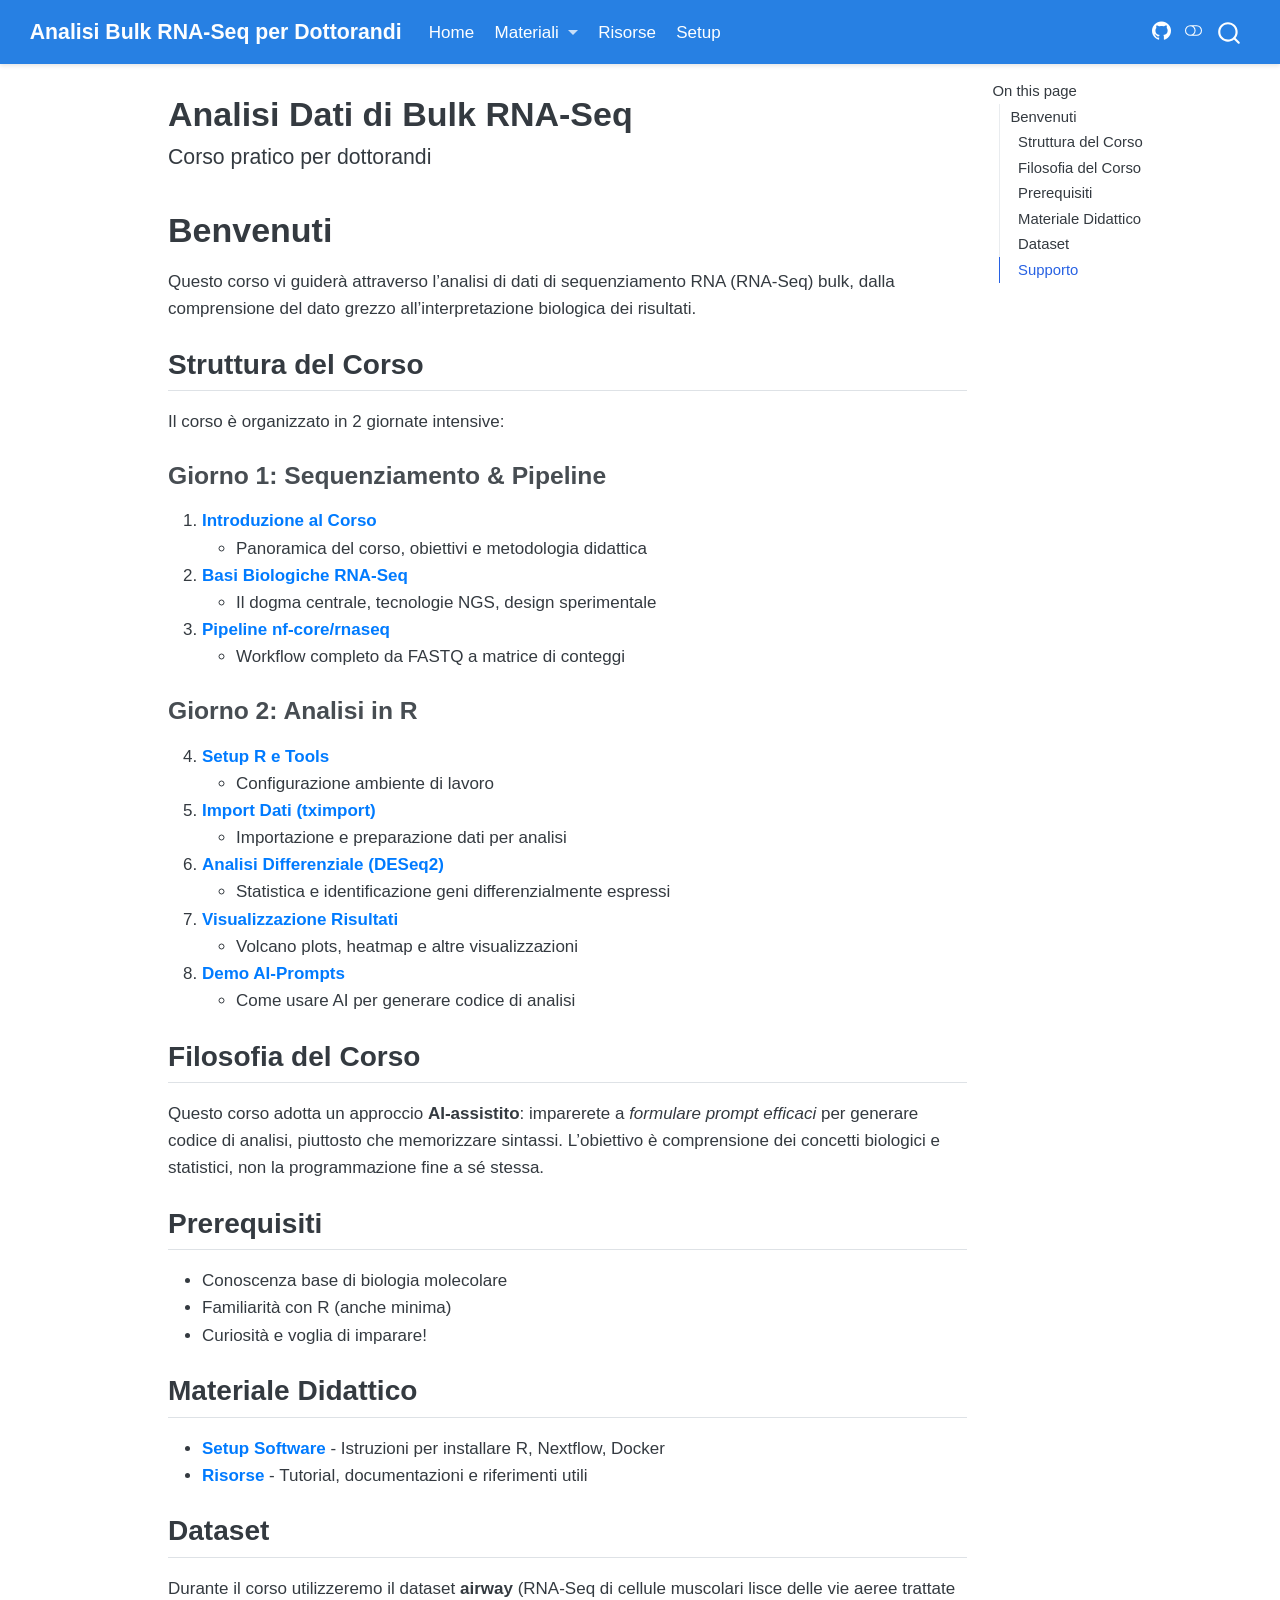
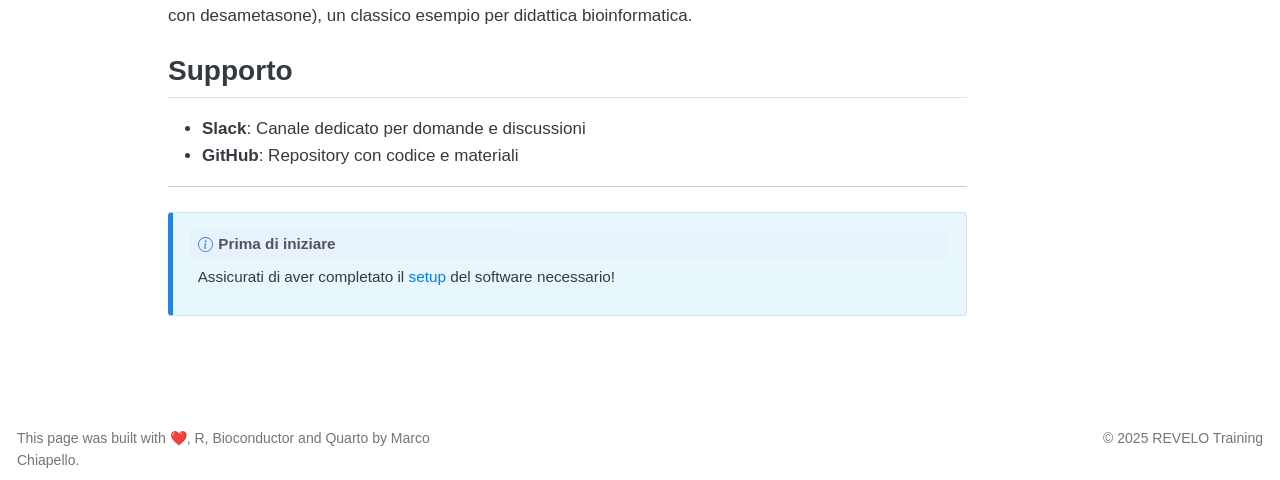
==== RNASeq_Course_2025/docs/index.html @ f239ae98 "Add setup guide and styles for RNA-Seq Course 2025 - Created setup.qmd for software installation ins" ====
<!DOCTYPE html>
<html xmlns="http://www.w3.org/1999/xhtml" lang="en" xml:lang="en"><head>

<meta charset="utf-8">
<meta name="generator" content="quarto-1.8.27">

<meta name="viewport" content="width=device-width, initial-scale=1.0, user-scalable=yes">


<title>Analisi Dati di Bulk RNA-Seq – Analisi Bulk RNA-Seq per Dottorandi</title>
<style>
code{white-space: pre-wrap;}
span.smallcaps{font-variant: small-caps;}
div.columns{display: flex; gap: min(4vw, 1.5em);}
div.column{flex: auto; overflow-x: auto;}
div.hanging-indent{margin-left: 1.5em; text-indent: -1.5em;}
ul.task-list{list-style: none;}
ul.task-list li input[type="checkbox"] {
  width: 0.8em;
  margin: 0 0.8em 0.2em -1em; /* quarto-specific, see https://github.com/quarto-dev/quarto-cli/issues/4556 */ 
  vertical-align: middle;
}
</style>


<script src="site_libs/quarto-nav/quarto-nav.js"></script>
<script src="site_libs/quarto-nav/headroom.min.js"></script>
<script src="site_libs/clipboard/clipboard.min.js"></script>
<script src="site_libs/quarto-search/autocomplete.umd.js"></script>
<script src="site_libs/quarto-search/fuse.min.js"></script>
<script src="site_libs/quarto-search/quarto-search.js"></script>
<meta name="quarto:offset" content="./">
<script src="site_libs/quarto-html/quarto.js" type="module"></script>
<script src="site_libs/quarto-html/tabsets/tabsets.js" type="module"></script>
<script src="site_libs/quarto-html/axe/axe-check.js" type="module"></script>
<script src="site_libs/quarto-html/popper.min.js"></script>
<script src="site_libs/quarto-html/tippy.umd.min.js"></script>
<script src="site_libs/quarto-html/anchor.min.js"></script>
<link href="site_libs/quarto-html/tippy.css" rel="stylesheet">
<link href="site_libs/quarto-html/quarto-syntax-highlighting-ed96de9b727972fe78a7b5d16c58bf87.css" rel="stylesheet" class="quarto-color-scheme" id="quarto-text-highlighting-styles">
<link href="site_libs/quarto-html/quarto-syntax-highlighting-dark-4d9afe2b8d18ee9fa5d0d57b5ed4214d.css" rel="stylesheet" class="quarto-color-scheme quarto-color-alternate" id="quarto-text-highlighting-styles">
<link href="site_libs/quarto-html/quarto-syntax-highlighting-ed96de9b727972fe78a7b5d16c58bf87.css" rel="stylesheet" class="quarto-color-scheme-extra" id="quarto-text-highlighting-styles">
<script src="site_libs/bootstrap/bootstrap.min.js"></script>
<link href="site_libs/bootstrap/bootstrap-icons.css" rel="stylesheet">
<link href="site_libs/bootstrap/bootstrap-2a504c98ff87331e1512fcad2ebb3bdc.min.css" rel="stylesheet" append-hash="true" class="quarto-color-scheme" id="quarto-bootstrap" data-mode="light">
<link href="site_libs/bootstrap/bootstrap-dark-8fdd1941dec177787a4600817dfafe63.min.css" rel="stylesheet" append-hash="true" class="quarto-color-scheme quarto-color-alternate" id="quarto-bootstrap" data-mode="dark">
<link href="site_libs/bootstrap/bootstrap-2a504c98ff87331e1512fcad2ebb3bdc.min.css" rel="stylesheet" append-hash="true" class="quarto-color-scheme-extra" id="quarto-bootstrap" data-mode="light">
<script id="quarto-search-options" type="application/json">{
  "location": "navbar",
  "copy-button": false,
  "collapse-after": 3,
  "panel-placement": "end",
  "type": "overlay",
  "limit": 50,
  "keyboard-shortcut": [
    "f",
    "/",
    "s"
  ],
  "show-item-context": false,
  "language": {
    "search-no-results-text": "No results",
    "search-matching-documents-text": "matching documents",
    "search-copy-link-title": "Copy link to search",
    "search-hide-matches-text": "Hide additional matches",
    "search-more-match-text": "more match in this document",
    "search-more-matches-text": "more matches in this document",
    "search-clear-button-title": "Clear",
    "search-text-placeholder": "",
    "search-detached-cancel-button-title": "Cancel",
    "search-submit-button-title": "Submit",
    "search-label": "Search"
  }
}</script>


<link rel="stylesheet" href="styles.css">
</head>

<body class="nav-fixed quarto-light"><script id="quarto-html-before-body" type="application/javascript">
    const toggleBodyColorMode = (bsSheetEl) => {
      const mode = bsSheetEl.getAttribute("data-mode");
      const bodyEl = window.document.querySelector("body");
      if (mode === "dark") {
        bodyEl.classList.add("quarto-dark");
        bodyEl.classList.remove("quarto-light");
      } else {
        bodyEl.classList.add("quarto-light");
        bodyEl.classList.remove("quarto-dark");
      }
    }
    const toggleBodyColorPrimary = () => {
      const bsSheetEl = window.document.querySelector("link#quarto-bootstrap:not([rel=disabled-stylesheet])");
      if (bsSheetEl) {
        toggleBodyColorMode(bsSheetEl);
      }
    }
    const setColorSchemeToggle = (alternate) => {
      const toggles = window.document.querySelectorAll('.quarto-color-scheme-toggle');
      for (let i=0; i < toggles.length; i++) {
        const toggle = toggles[i];
        if (toggle) {
          if (alternate) {
            toggle.classList.add("alternate");
          } else {
            toggle.classList.remove("alternate");
          }
        }
      }
    };
    const toggleColorMode = (alternate) => {
      // Switch the stylesheets
      const primaryStylesheets = window.document.querySelectorAll('link.quarto-color-scheme:not(.quarto-color-alternate)');
      const alternateStylesheets = window.document.querySelectorAll('link.quarto-color-scheme.quarto-color-alternate');
      manageTransitions('#quarto-margin-sidebar .nav-link', false);
      if (alternate) {
        // note: dark is layered on light, we don't disable primary!
        enableStylesheet(alternateStylesheets);
        for (const sheetNode of alternateStylesheets) {
          if (sheetNode.id === "quarto-bootstrap") {
            toggleBodyColorMode(sheetNode);
          }
        }
      } else {
        disableStylesheet(alternateStylesheets);
        enableStylesheet(primaryStylesheets)
        toggleBodyColorPrimary();
      }
      manageTransitions('#quarto-margin-sidebar .nav-link', true);
      // Switch the toggles
      setColorSchemeToggle(alternate)
      // Hack to workaround the fact that safari doesn't
      // properly recolor the scrollbar when toggling (#1455)
      if (navigator.userAgent.indexOf('Safari') > 0 && navigator.userAgent.indexOf('Chrome') == -1) {
        manageTransitions("body", false);
        window.scrollTo(0, 1);
        setTimeout(() => {
          window.scrollTo(0, 0);
          manageTransitions("body", true);
        }, 40);
      }
    }
    const disableStylesheet = (stylesheets) => {
      for (let i=0; i < stylesheets.length; i++) {
        const stylesheet = stylesheets[i];
        stylesheet.rel = 'disabled-stylesheet';
      }
    }
    const enableStylesheet = (stylesheets) => {
      for (let i=0; i < stylesheets.length; i++) {
        const stylesheet = stylesheets[i];
        if(stylesheet.rel !== 'stylesheet') { // for Chrome, which will still FOUC without this check
          stylesheet.rel = 'stylesheet';
        }
      }
    }
    const manageTransitions = (selector, allowTransitions) => {
      const els = window.document.querySelectorAll(selector);
      for (let i=0; i < els.length; i++) {
        const el = els[i];
        if (allowTransitions) {
          el.classList.remove('notransition');
        } else {
          el.classList.add('notransition');
        }
      }
    }
    const isFileUrl = () => {
      return window.location.protocol === 'file:';
    }
    const hasAlternateSentinel = () => {
      let styleSentinel = getColorSchemeSentinel();
      if (styleSentinel !== null) {
        return styleSentinel === "alternate";
      } else {
        return false;
      }
    }
    const setStyleSentinel = (alternate) => {
      const value = alternate ? "alternate" : "default";
      if (!isFileUrl()) {
        window.localStorage.setItem("quarto-color-scheme", value);
      } else {
        localAlternateSentinel = value;
      }
    }
    const getColorSchemeSentinel = () => {
      if (!isFileUrl()) {
        const storageValue = window.localStorage.getItem("quarto-color-scheme");
        return storageValue != null ? storageValue : localAlternateSentinel;
      } else {
        return localAlternateSentinel;
      }
    }
    const toggleGiscusIfUsed = (isAlternate, darkModeDefault) => {
      const baseTheme = document.querySelector('#giscus-base-theme')?.value ?? 'light';
      const alternateTheme = document.querySelector('#giscus-alt-theme')?.value ?? 'dark';
      let newTheme = '';
      if(authorPrefersDark) {
        newTheme = isAlternate ? baseTheme : alternateTheme;
      } else {
        newTheme = isAlternate ? alternateTheme : baseTheme;
      }
      const changeGiscusTheme = () => {
        // From: https://github.com/giscus/giscus/issues/336
        const sendMessage = (message) => {
          const iframe = document.querySelector('iframe.giscus-frame');
          if (!iframe) return;
          iframe.contentWindow.postMessage({ giscus: message }, 'https://giscus.app');
        }
        sendMessage({
          setConfig: {
            theme: newTheme
          }
        });
      }
      const isGiscussLoaded = window.document.querySelector('iframe.giscus-frame') !== null;
      if (isGiscussLoaded) {
        changeGiscusTheme();
      }
    };
    const authorPrefersDark = false;
    const darkModeDefault = authorPrefersDark;
      document.querySelector('link#quarto-text-highlighting-styles.quarto-color-scheme-extra').rel = 'disabled-stylesheet';
      document.querySelector('link#quarto-bootstrap.quarto-color-scheme-extra').rel = 'disabled-stylesheet';
    let localAlternateSentinel = darkModeDefault ? 'alternate' : 'default';
    // Dark / light mode switch
    window.quartoToggleColorScheme = () => {
      // Read the current dark / light value
      let toAlternate = !hasAlternateSentinel();
      toggleColorMode(toAlternate);
      setStyleSentinel(toAlternate);
      toggleGiscusIfUsed(toAlternate, darkModeDefault);
      window.dispatchEvent(new Event('resize'));
    };
    // Switch to dark mode if need be
    if (hasAlternateSentinel()) {
      toggleColorMode(true);
    } else {
      toggleColorMode(false);
    }
  </script>

<div id="quarto-search-results"></div>
  <header id="quarto-header" class="headroom fixed-top">
    <nav class="navbar navbar-expand-lg " data-bs-theme="dark">
      <div class="navbar-container container-fluid">
      <div class="navbar-brand-container mx-auto">
    <a class="navbar-brand" href="./index.html">
    <span class="navbar-title">Analisi Bulk RNA-Seq per Dottorandi</span>
    </a>
  </div>
            <div id="quarto-search" class="" title="Search"></div>
          <button class="navbar-toggler" type="button" data-bs-toggle="collapse" data-bs-target="#navbarCollapse" aria-controls="navbarCollapse" role="menu" aria-expanded="false" aria-label="Toggle navigation" onclick="if (window.quartoToggleHeadroom) { window.quartoToggleHeadroom(); }">
  <span class="navbar-toggler-icon"></span>
</button>
          <div class="collapse navbar-collapse" id="navbarCollapse">
            <ul class="navbar-nav navbar-nav-scroll me-auto">
  <li class="nav-item">
    <a class="nav-link active" href="./index.html" aria-current="page"> 
<span class="menu-text">Home</span></a>
  </li>  
  <li class="nav-item dropdown ">
    <a class="nav-link dropdown-toggle" href="#" id="nav-menu-materiali" role="link" data-bs-toggle="dropdown" aria-expanded="false">
 <span class="menu-text">Materiali</span>
    </a>
    <ul class="dropdown-menu" aria-labelledby="nav-menu-materiali">    
        <li class="dropdown-header">—Giorno 1: Sequenziamento &amp; Pipeline—</li>
        <li>
    <a class="dropdown-item" href="./materials/01_introduzione.html">
 <span class="dropdown-text">Introduzione al Corso</span></a>
  </li>  
        <li>
    <a class="dropdown-item" href="./materials/02_basi_biologiche.html">
 <span class="dropdown-text">Basi Biologiche RNA-Seq</span></a>
  </li>  
        <li>
    <a class="dropdown-item" href="./materials/03_pipeline_nfcore.html">
 <span class="dropdown-text">Pipeline nf-core/rnaseq</span></a>
  </li>  
        <li class="dropdown-header">—Giorno 2: Analisi in R—</li>
        <li>
    <a class="dropdown-item" href="./materials/04_setup_R.html">
 <span class="dropdown-text">Setup R e Tools</span></a>
  </li>  
        <li>
    <a class="dropdown-item" href="./materials/05_import_dati.html">
 <span class="dropdown-text">Import Dati (tximport)</span></a>
  </li>  
        <li>
    <a class="dropdown-item" href="./materials/06_deseq2.html">
 <span class="dropdown-text">Analisi Differenziale (DESeq2)</span></a>
  </li>  
        <li>
    <a class="dropdown-item" href="./materials/07_visualizzazione.html">
 <span class="dropdown-text">Visualizzazione Risultati</span></a>
  </li>  
        <li>
    <a class="dropdown-item" href="./materials/08_demo_prompts.html">
 <span class="dropdown-text">Demo AI-Prompts</span></a>
  </li>  
    </ul>
  </li>
  <li class="nav-item">
    <a class="nav-link" href="./resources.html"> 
<span class="menu-text">Risorse</span></a>
  </li>  
  <li class="nav-item">
    <a class="nav-link" href="./setup.html"> 
<span class="menu-text">Setup</span></a>
  </li>  
</ul>
            <ul class="navbar-nav navbar-nav-scroll ms-auto">
  <li class="nav-item compact">
    <a class="nav-link" href="https://github.com/revelo-rnaseq/2024_RNASeq_website"> <i class="bi bi-github" role="img">
</i> 
<span class="menu-text"></span></a>
  </li>  
</ul>
          </div> <!-- /navcollapse -->
            <div class="quarto-navbar-tools">
  <a href="" class="quarto-color-scheme-toggle quarto-navigation-tool  px-1" onclick="window.quartoToggleColorScheme(); return false;" title="Toggle dark mode"><i class="bi"></i></a>
</div>
      </div> <!-- /container-fluid -->
    </nav>
</header>
<!-- content -->
<div id="quarto-content" class="quarto-container page-columns page-rows-contents page-layout-article page-navbar">
<!-- sidebar -->
<!-- margin-sidebar -->
    <div id="quarto-margin-sidebar" class="sidebar margin-sidebar">
        <nav id="TOC" role="doc-toc" class="toc-active">
    <h2 id="toc-title">On this page</h2>
   
  <ul>
  <li><a href="#benvenuti" id="toc-benvenuti" class="nav-link active" data-scroll-target="#benvenuti">Benvenuti</a>
  <ul class="collapse">
  <li><a href="#struttura-del-corso" id="toc-struttura-del-corso" class="nav-link" data-scroll-target="#struttura-del-corso">Struttura del Corso</a>
  <ul class="collapse">
  <li><a href="#giorno-1-sequenziamento-pipeline" id="toc-giorno-1-sequenziamento-pipeline" class="nav-link" data-scroll-target="#giorno-1-sequenziamento-pipeline">Giorno 1: Sequenziamento &amp; Pipeline</a></li>
  <li><a href="#giorno-2-analisi-in-r" id="toc-giorno-2-analisi-in-r" class="nav-link" data-scroll-target="#giorno-2-analisi-in-r">Giorno 2: Analisi in R</a></li>
  </ul></li>
  <li><a href="#filosofia-del-corso" id="toc-filosofia-del-corso" class="nav-link" data-scroll-target="#filosofia-del-corso">Filosofia del Corso</a></li>
  <li><a href="#prerequisiti" id="toc-prerequisiti" class="nav-link" data-scroll-target="#prerequisiti">Prerequisiti</a></li>
  <li><a href="#materiale-didattico" id="toc-materiale-didattico" class="nav-link" data-scroll-target="#materiale-didattico">Materiale Didattico</a></li>
  <li><a href="#dataset" id="toc-dataset" class="nav-link" data-scroll-target="#dataset">Dataset</a></li>
  <li><a href="#supporto" id="toc-supporto" class="nav-link" data-scroll-target="#supporto">Supporto</a></li>
  </ul></li>
  </ul>
</nav>
    </div>
<!-- main -->
<main class="content" id="quarto-document-content">


<header id="title-block-header" class="quarto-title-block default">
<div class="quarto-title">
<h1 class="title">Analisi Dati di Bulk RNA-Seq</h1>
<p class="subtitle lead">Corso pratico per dottorandi</p>
</div>



<div class="quarto-title-meta">

    
  
    
  </div>
  


</header>


<section id="benvenuti" class="level1">
<h1>Benvenuti</h1>
<p>Questo corso vi guiderà attraverso l’analisi di dati di sequenziamento RNA (RNA-Seq) bulk, dalla comprensione del dato grezzo all’interpretazione biologica dei risultati.</p>
<section id="struttura-del-corso" class="level2">
<h2 class="anchored" data-anchor-id="struttura-del-corso">Struttura del Corso</h2>
<p>Il corso è organizzato in 2 giornate intensive:</p>
<section id="giorno-1-sequenziamento-pipeline" class="level3">
<h3 class="anchored" data-anchor-id="giorno-1-sequenziamento-pipeline">Giorno 1: Sequenziamento &amp; Pipeline</h3>
<ol type="1">
<li><a href="./materials/01_introduzione.html"><strong>Introduzione al Corso</strong></a>
<ul>
<li>Panoramica del corso, obiettivi e metodologia didattica</li>
</ul></li>
<li><a href="./materials/02_basi_biologiche.html"><strong>Basi Biologiche RNA-Seq</strong></a>
<ul>
<li>Il dogma centrale, tecnologie NGS, design sperimentale</li>
</ul></li>
<li><a href="./materials/03_pipeline_nfcore.html"><strong>Pipeline nf-core/rnaseq</strong></a>
<ul>
<li>Workflow completo da FASTQ a matrice di conteggi</li>
</ul></li>
</ol>
</section>
<section id="giorno-2-analisi-in-r" class="level3">
<h3 class="anchored" data-anchor-id="giorno-2-analisi-in-r">Giorno 2: Analisi in R</h3>
<ol start="4" type="1">
<li><a href="./materials/04_setup_R.html"><strong>Setup R e Tools</strong></a>
<ul>
<li>Configurazione ambiente di lavoro</li>
</ul></li>
<li><a href="./materials/05_import_dati.html"><strong>Import Dati (tximport)</strong></a>
<ul>
<li>Importazione e preparazione dati per analisi</li>
</ul></li>
<li><a href="./materials/06_deseq2.html"><strong>Analisi Differenziale (DESeq2)</strong></a>
<ul>
<li>Statistica e identificazione geni differenzialmente espressi</li>
</ul></li>
<li><a href="./materials/07_visualizzazione.html"><strong>Visualizzazione Risultati</strong></a>
<ul>
<li>Volcano plots, heatmap e altre visualizzazioni</li>
</ul></li>
<li><a href="./materials/08_demo_prompts.html"><strong>Demo AI-Prompts</strong></a>
<ul>
<li>Come usare AI per generare codice di analisi</li>
</ul></li>
</ol>
</section>
</section>
<section id="filosofia-del-corso" class="level2">
<h2 class="anchored" data-anchor-id="filosofia-del-corso">Filosofia del Corso</h2>
<p>Questo corso adotta un approccio <strong>AI-assistito</strong>: imparerete a <em>formulare prompt efficaci</em> per generare codice di analisi, piuttosto che memorizzare sintassi. L’obiettivo è comprensione dei concetti biologici e statistici, non la programmazione fine a sé stessa.</p>
</section>
<section id="prerequisiti" class="level2">
<h2 class="anchored" data-anchor-id="prerequisiti">Prerequisiti</h2>
<ul>
<li>Conoscenza base di biologia molecolare</li>
<li>Familiarità con R (anche minima)</li>
<li>Curiosità e voglia di imparare!</li>
</ul>
</section>
<section id="materiale-didattico" class="level2">
<h2 class="anchored" data-anchor-id="materiale-didattico">Materiale Didattico</h2>
<ul>
<li><a href="./setup.html"><strong>Setup Software</strong></a> - Istruzioni per installare R, Nextflow, Docker</li>
<li><a href="./resources.html"><strong>Risorse</strong></a> - Tutorial, documentazioni e riferimenti utili</li>
</ul>
</section>
<section id="dataset" class="level2">
<h2 class="anchored" data-anchor-id="dataset">Dataset</h2>
<p>Durante il corso utilizzeremo il dataset <strong>airway</strong> (RNA-Seq di cellule muscolari lisce delle vie aeree trattate con desametasone), un classico esempio per didattica bioinformatica.</p>
</section>
<section id="supporto" class="level2">
<h2 class="anchored" data-anchor-id="supporto">Supporto</h2>
<ul>
<li><strong>Slack</strong>: Canale dedicato per domande e discussioni</li>
<li><strong>GitHub</strong>: Repository con codice e materiali</li>
</ul>
<hr>
<div class="callout callout-style-default callout-note callout-titled">
<div class="callout-header d-flex align-content-center">
<div class="callout-icon-container">
<i class="callout-icon"></i>
</div>
<div class="callout-title-container flex-fill">
<span class="screen-reader-only">Note</span>Prima di iniziare
</div>
</div>
<div class="callout-body-container callout-body">
<p>Assicurati di aver completato il <a href="./setup.html">setup</a> del software necessario!</p>
</div>
</div>


</section>
</section>

</main> <!-- /main -->
<script id="quarto-html-after-body" type="application/javascript">
  window.document.addEventListener("DOMContentLoaded", function (event) {
    // Ensure there is a toggle, if there isn't float one in the top right
    if (window.document.querySelector('.quarto-color-scheme-toggle') === null) {
      const a = window.document.createElement('a');
      a.classList.add('top-right');
      a.classList.add('quarto-color-scheme-toggle');
      a.href = "";
      a.onclick = function() { try { window.quartoToggleColorScheme(); } catch {} return false; };
      const i = window.document.createElement("i");
      i.classList.add('bi');
      a.appendChild(i);
      window.document.body.appendChild(a);
    }
    setColorSchemeToggle(hasAlternateSentinel())
    const icon = "";
    const anchorJS = new window.AnchorJS();
    anchorJS.options = {
      placement: 'right',
      icon: icon
    };
    anchorJS.add('.anchored');
    const isCodeAnnotation = (el) => {
      for (const clz of el.classList) {
        if (clz.startsWith('code-annotation-')) {                     
          return true;
        }
      }
      return false;
    }
    const onCopySuccess = function(e) {
      // button target
      const button = e.trigger;
      // don't keep focus
      button.blur();
      // flash "checked"
      button.classList.add('code-copy-button-checked');
      var currentTitle = button.getAttribute("title");
      button.setAttribute("title", "Copied!");
      let tooltip;
      if (window.bootstrap) {
        button.setAttribute("data-bs-toggle", "tooltip");
        button.setAttribute("data-bs-placement", "left");
        button.setAttribute("data-bs-title", "Copied!");
        tooltip = new bootstrap.Tooltip(button, 
          { trigger: "manual", 
            customClass: "code-copy-button-tooltip",
            offset: [0, -8]});
        tooltip.show();    
      }
      setTimeout(function() {
        if (tooltip) {
          tooltip.hide();
          button.removeAttribute("data-bs-title");
          button.removeAttribute("data-bs-toggle");
          button.removeAttribute("data-bs-placement");
        }
        button.setAttribute("title", currentTitle);
        button.classList.remove('code-copy-button-checked');
      }, 1000);
      // clear code selection
      e.clearSelection();
    }
    const getTextToCopy = function(trigger) {
      const outerScaffold = trigger.parentElement.cloneNode(true);
      const codeEl = outerScaffold.querySelector('code');
      for (const childEl of codeEl.children) {
        if (isCodeAnnotation(childEl)) {
          childEl.remove();
        }
      }
      return codeEl.innerText;
    }
    const clipboard = new window.ClipboardJS('.code-copy-button:not([data-in-quarto-modal])', {
      text: getTextToCopy
    });
    clipboard.on('success', onCopySuccess);
    if (window.document.getElementById('quarto-embedded-source-code-modal')) {
      const clipboardModal = new window.ClipboardJS('.code-copy-button[data-in-quarto-modal]', {
        text: getTextToCopy,
        container: window.document.getElementById('quarto-embedded-source-code-modal')
      });
      clipboardModal.on('success', onCopySuccess);
    }
      var localhostRegex = new RegExp(/^(?:http|https):\/\/localhost\:?[0-9]*\//);
      var mailtoRegex = new RegExp(/^mailto:/);
        var filterRegex = new RegExp('/' + window.location.host + '/');
      var isInternal = (href) => {
          return filterRegex.test(href) || localhostRegex.test(href) || mailtoRegex.test(href);
      }
      // Inspect non-navigation links and adorn them if external
     var links = window.document.querySelectorAll('a[href]:not(.nav-link):not(.navbar-brand):not(.toc-action):not(.sidebar-link):not(.sidebar-item-toggle):not(.pagination-link):not(.no-external):not([aria-hidden]):not(.dropdown-item):not(.quarto-navigation-tool):not(.about-link)');
      for (var i=0; i<links.length; i++) {
        const link = links[i];
        if (!isInternal(link.href)) {
          // undo the damage that might have been done by quarto-nav.js in the case of
          // links that we want to consider external
          if (link.dataset.originalHref !== undefined) {
            link.href = link.dataset.originalHref;
          }
        }
      }
    function tippyHover(el, contentFn, onTriggerFn, onUntriggerFn) {
      const config = {
        allowHTML: true,
        maxWidth: 500,
        delay: 100,
        arrow: false,
        appendTo: function(el) {
            return el.parentElement;
        },
        interactive: true,
        interactiveBorder: 10,
        theme: 'quarto',
        placement: 'bottom-start',
      };
      if (contentFn) {
        config.content = contentFn;
      }
      if (onTriggerFn) {
        config.onTrigger = onTriggerFn;
      }
      if (onUntriggerFn) {
        config.onUntrigger = onUntriggerFn;
      }
      window.tippy(el, config); 
    }
    const noterefs = window.document.querySelectorAll('a[role="doc-noteref"]');
    for (var i=0; i<noterefs.length; i++) {
      const ref = noterefs[i];
      tippyHover(ref, function() {
        // use id or data attribute instead here
        let href = ref.getAttribute('data-footnote-href') || ref.getAttribute('href');
        try { href = new URL(href).hash; } catch {}
        const id = href.replace(/^#\/?/, "");
        const note = window.document.getElementById(id);
        if (note) {
          return note.innerHTML;
        } else {
          return "";
        }
      });
    }
    const xrefs = window.document.querySelectorAll('a.quarto-xref');
    const processXRef = (id, note) => {
      // Strip column container classes
      const stripColumnClz = (el) => {
        el.classList.remove("page-full", "page-columns");
        if (el.children) {
          for (const child of el.children) {
            stripColumnClz(child);
          }
        }
      }
      stripColumnClz(note)
      if (id === null || id.startsWith('sec-')) {
        // Special case sections, only their first couple elements
        const container = document.createElement("div");
        if (note.children && note.children.length > 2) {
          container.appendChild(note.children[0].cloneNode(true));
          for (let i = 1; i < note.children.length; i++) {
            const child = note.children[i];
            if (child.tagName === "P" && child.innerText === "") {
              continue;
            } else {
              container.appendChild(child.cloneNode(true));
              break;
            }
          }
          if (window.Quarto?.typesetMath) {
            window.Quarto.typesetMath(container);
          }
          return container.innerHTML
        } else {
          if (window.Quarto?.typesetMath) {
            window.Quarto.typesetMath(note);
          }
          return note.innerHTML;
        }
      } else {
        // Remove any anchor links if they are present
        const anchorLink = note.querySelector('a.anchorjs-link');
        if (anchorLink) {
          anchorLink.remove();
        }
        if (window.Quarto?.typesetMath) {
          window.Quarto.typesetMath(note);
        }
        if (note.classList.contains("callout")) {
          return note.outerHTML;
        } else {
          return note.innerHTML;
        }
      }
    }
    for (var i=0; i<xrefs.length; i++) {
      const xref = xrefs[i];
      tippyHover(xref, undefined, function(instance) {
        instance.disable();
        let url = xref.getAttribute('href');
        let hash = undefined; 
        if (url.startsWith('#')) {
          hash = url;
        } else {
          try { hash = new URL(url).hash; } catch {}
        }
        if (hash) {
          const id = hash.replace(/^#\/?/, "");
          const note = window.document.getElementById(id);
          if (note !== null) {
            try {
              const html = processXRef(id, note.cloneNode(true));
              instance.setContent(html);
            } finally {
              instance.enable();
              instance.show();
            }
          } else {
            // See if we can fetch this
            fetch(url.split('#')[0])
            .then(res => res.text())
            .then(html => {
              const parser = new DOMParser();
              const htmlDoc = parser.parseFromString(html, "text/html");
              const note = htmlDoc.getElementById(id);
              if (note !== null) {
                const html = processXRef(id, note);
                instance.setContent(html);
              } 
            }).finally(() => {
              instance.enable();
              instance.show();
            });
          }
        } else {
          // See if we can fetch a full url (with no hash to target)
          // This is a special case and we should probably do some content thinning / targeting
          fetch(url)
          .then(res => res.text())
          .then(html => {
            const parser = new DOMParser();
            const htmlDoc = parser.parseFromString(html, "text/html");
            const note = htmlDoc.querySelector('main.content');
            if (note !== null) {
              // This should only happen for chapter cross references
              // (since there is no id in the URL)
              // remove the first header
              if (note.children.length > 0 && note.children[0].tagName === "HEADER") {
                note.children[0].remove();
              }
              const html = processXRef(null, note);
              instance.setContent(html);
            } 
          }).finally(() => {
            instance.enable();
            instance.show();
          });
        }
      }, function(instance) {
      });
    }
        let selectedAnnoteEl;
        const selectorForAnnotation = ( cell, annotation) => {
          let cellAttr = 'data-code-cell="' + cell + '"';
          let lineAttr = 'data-code-annotation="' +  annotation + '"';
          const selector = 'span[' + cellAttr + '][' + lineAttr + ']';
          return selector;
        }
        const selectCodeLines = (annoteEl) => {
          const doc = window.document;
          const targetCell = annoteEl.getAttribute("data-target-cell");
          const targetAnnotation = annoteEl.getAttribute("data-target-annotation");
          const annoteSpan = window.document.querySelector(selectorForAnnotation(targetCell, targetAnnotation));
          const lines = annoteSpan.getAttribute("data-code-lines").split(",");
          const lineIds = lines.map((line) => {
            return targetCell + "-" + line;
          })
          let top = null;
          let height = null;
          let parent = null;
          if (lineIds.length > 0) {
              //compute the position of the single el (top and bottom and make a div)
              const el = window.document.getElementById(lineIds[0]);
              top = el.offsetTop;
              height = el.offsetHeight;
              parent = el.parentElement.parentElement;
            if (lineIds.length > 1) {
              const lastEl = window.document.getElementById(lineIds[lineIds.length - 1]);
              const bottom = lastEl.offsetTop + lastEl.offsetHeight;
              height = bottom - top;
            }
            if (top !== null && height !== null && parent !== null) {
              // cook up a div (if necessary) and position it 
              let div = window.document.getElementById("code-annotation-line-highlight");
              if (div === null) {
                div = window.document.createElement("div");
                div.setAttribute("id", "code-annotation-line-highlight");
                div.style.position = 'absolute';
                parent.appendChild(div);
              }
              div.style.top = top - 2 + "px";
              div.style.height = height + 4 + "px";
              div.style.left = 0;
              let gutterDiv = window.document.getElementById("code-annotation-line-highlight-gutter");
              if (gutterDiv === null) {
                gutterDiv = window.document.createElement("div");
                gutterDiv.setAttribute("id", "code-annotation-line-highlight-gutter");
                gutterDiv.style.position = 'absolute';
                const codeCell = window.document.getElementById(targetCell);
                const gutter = codeCell.querySelector('.code-annotation-gutter');
                gutter.appendChild(gutterDiv);
              }
              gutterDiv.style.top = top - 2 + "px";
              gutterDiv.style.height = height + 4 + "px";
            }
            selectedAnnoteEl = annoteEl;
          }
        };
        const unselectCodeLines = () => {
          const elementsIds = ["code-annotation-line-highlight", "code-annotation-line-highlight-gutter"];
          elementsIds.forEach((elId) => {
            const div = window.document.getElementById(elId);
            if (div) {
              div.remove();
            }
          });
          selectedAnnoteEl = undefined;
        };
          // Handle positioning of the toggle
      window.addEventListener(
        "resize",
        throttle(() => {
          elRect = undefined;
          if (selectedAnnoteEl) {
            selectCodeLines(selectedAnnoteEl);
          }
        }, 10)
      );
      function throttle(fn, ms) {
      let throttle = false;
      let timer;
        return (...args) => {
          if(!throttle) { // first call gets through
              fn.apply(this, args);
              throttle = true;
          } else { // all the others get throttled
              if(timer) clearTimeout(timer); // cancel #2
              timer = setTimeout(() => {
                fn.apply(this, args);
                timer = throttle = false;
              }, ms);
          }
        };
      }
        // Attach click handler to the DT
        const annoteDls = window.document.querySelectorAll('dt[data-target-cell]');
        for (const annoteDlNode of annoteDls) {
          annoteDlNode.addEventListener('click', (event) => {
            const clickedEl = event.target;
            if (clickedEl !== selectedAnnoteEl) {
              unselectCodeLines();
              const activeEl = window.document.querySelector('dt[data-target-cell].code-annotation-active');
              if (activeEl) {
                activeEl.classList.remove('code-annotation-active');
              }
              selectCodeLines(clickedEl);
              clickedEl.classList.add('code-annotation-active');
            } else {
              // Unselect the line
              unselectCodeLines();
              clickedEl.classList.remove('code-annotation-active');
            }
          });
        }
    const findCites = (el) => {
      const parentEl = el.parentElement;
      if (parentEl) {
        const cites = parentEl.dataset.cites;
        if (cites) {
          return {
            el,
            cites: cites.split(' ')
          };
        } else {
          return findCites(el.parentElement)
        }
      } else {
        return undefined;
      }
    };
    var bibliorefs = window.document.querySelectorAll('a[role="doc-biblioref"]');
    for (var i=0; i<bibliorefs.length; i++) {
      const ref = bibliorefs[i];
      const citeInfo = findCites(ref);
      if (citeInfo) {
        tippyHover(citeInfo.el, function() {
          var popup = window.document.createElement('div');
          citeInfo.cites.forEach(function(cite) {
            var citeDiv = window.document.createElement('div');
            citeDiv.classList.add('hanging-indent');
            citeDiv.classList.add('csl-entry');
            var biblioDiv = window.document.getElementById('ref-' + cite);
            if (biblioDiv) {
              citeDiv.innerHTML = biblioDiv.innerHTML;
            }
            popup.appendChild(citeDiv);
          });
          return popup.innerHTML;
        });
      }
    }
  });
  </script>
</div> <!-- /content -->
<footer class="footer">
  <div class="nav-footer">
    <div class="nav-footer-left">
<p>This page was built with ❤️, <a href="https://cran.r-project.org/">R</a>, <a href="https://bioconductor.org/">Bioconductor</a> and <a href="https://quarto.org/">Quarto</a> by Marco Chiapello.</p>
</div>   
    <div class="nav-footer-center">
      &nbsp;
    </div>
    <div class="nav-footer-right">
<p>© 2025 REVELO Training</p>
</div>
  </div>
</footer>




</body></html>
---- RNASeq_Course_2025/docs/site_libs/quarto-html/tippy.css ----
.tippy-box[data-animation=fade][data-state=hidden]{opacity:0}[data-tippy-root]{max-width:calc(100vw - 10px)}.tippy-box{position:relative;background-color:#333;color:#fff;border-radius:4px;font-size:14px;line-height:1.4;white-space:normal;outline:0;transition-property:transform,visibility,opacity}.tippy-box[data-placement^=top]>.tippy-arrow{bottom:0}.tippy-box[data-placement^=top]>.tippy-arrow:before{bottom:-7px;left:0;border-width:8px 8px 0;border-top-color:initial;transform-origin:center top}.tippy-box[data-placement^=bottom]>.tippy-arrow{top:0}.tippy-box[data-placement^=bottom]>.tippy-arrow:before{top:-7px;left:0;border-width:0 8px 8px;border-bottom-color:initial;transform-origin:center bottom}.tippy-box[data-placement^=left]>.tippy-arrow{right:0}.tippy-box[data-placement^=left]>.tippy-arrow:before{border-width:8px 0 8px 8px;border-left-color:initial;right:-7px;transform-origin:center left}.tippy-box[data-placement^=right]>.tippy-arrow{left:0}.tippy-box[data-placement^=right]>.tippy-arrow:before{left:-7px;border-width:8px 8px 8px 0;border-right-color:initial;transform-origin:center right}.tippy-box[data-inertia][data-state=visible]{transition-timing-function:cubic-bezier(.54,1.5,.38,1.11)}.tippy-arrow{width:16px;height:16px;color:#333}.tippy-arrow:before{content:"";position:absolute;border-color:transparent;border-style:solid}.tippy-content{position:relative;padding:5px 9px;z-index:1}
---- RNASeq_Course_2025/docs/site_libs/quarto-html/quarto-syntax-highlighting-ed96de9b727972fe78a7b5d16c58bf87.css ----
/* quarto syntax highlight colors */
:root {
  --quarto-hl-ot-color: #003B4F;
  --quarto-hl-at-color: #657422;
  --quarto-hl-ss-color: #20794D;
  --quarto-hl-an-color: #5E5E5E;
  --quarto-hl-fu-color: #4758AB;
  --quarto-hl-st-color: #20794D;
  --quarto-hl-cf-color: #003B4F;
  --quarto-hl-op-color: #5E5E5E;
  --quarto-hl-er-color: #AD0000;
  --quarto-hl-bn-color: #AD0000;
  --quarto-hl-al-color: #AD0000;
  --quarto-hl-va-color: #111111;
  --quarto-hl-bu-color: inherit;
  --quarto-hl-ex-color: inherit;
  --quarto-hl-pp-color: #AD0000;
  --quarto-hl-in-color: #5E5E5E;
  --quarto-hl-vs-color: #20794D;
  --quarto-hl-wa-color: #5E5E5E;
  --quarto-hl-do-color: #5E5E5E;
  --quarto-hl-im-color: #00769E;
  --quarto-hl-ch-color: #20794D;
  --quarto-hl-dt-color: #AD0000;
  --quarto-hl-fl-color: #AD0000;
  --quarto-hl-co-color: #5E5E5E;
  --quarto-hl-cv-color: #5E5E5E;
  --quarto-hl-cn-color: #8f5902;
  --quarto-hl-sc-color: #5E5E5E;
  --quarto-hl-dv-color: #AD0000;
  --quarto-hl-kw-color: #003B4F;
}

/* other quarto variables */
:root {
  --quarto-font-monospace: SFMono-Regular, Menlo, Monaco, Consolas, "Liberation Mono", "Courier New", monospace;
}

/* syntax highlight based on Pandoc's rules */
pre > code.sourceCode > span {
  color: #003B4F;
}

code.sourceCode > span {
  color: #003B4F;
}

div.sourceCode,
div.sourceCode pre.sourceCode {
  color: #003B4F;
}

/* Normal */
code span {
  color: #003B4F;
}

/* Alert */
code span.al {
  color: #AD0000;
  font-style: inherit;
}

/* Annotation */
code span.an {
  color: #5E5E5E;
  font-style: inherit;
}

/* Attribute */
code span.at {
  color: #657422;
  font-style: inherit;
}

/* BaseN */
code span.bn {
  color: #AD0000;
  font-style: inherit;
}

/* BuiltIn */
code span.bu {
  font-style: inherit;
}

/* ControlFlow */
code span.cf {
  color: #003B4F;
  font-weight: bold;
  font-style: inherit;
}

/* Char */
code span.ch {
  color: #20794D;
  font-style: inherit;
}

/* Constant */
code span.cn {
  color: #8f5902;
  font-style: inherit;
}

/* Comment */
code span.co {
  color: #5E5E5E;
  font-style: inherit;
}

/* CommentVar */
code span.cv {
  color: #5E5E5E;
  font-style: italic;
}

/* Documentation */
code span.do {
  color: #5E5E5E;
  font-style: italic;
}

/* DataType */
code span.dt {
  color: #AD0000;
  font-style: inherit;
}

/* DecVal */
code span.dv {
  color: #AD0000;
  font-style: inherit;
}

/* Error */
code span.er {
  color: #AD0000;
  font-style: inherit;
}

/* Extension */
code span.ex {
  font-style: inherit;
}

/* Float */
code span.fl {
  color: #AD0000;
  font-style: inherit;
}

/* Function */
code span.fu {
  color: #4758AB;
  font-style: inherit;
}

/* Import */
code span.im {
  color: #00769E;
  font-style: inherit;
}

/* Information */
code span.in {
  color: #5E5E5E;
  font-style: inherit;
}

/* Keyword */
code span.kw {
  color: #003B4F;
  font-weight: bold;
  font-style: inherit;
}

/* Operator */
code span.op {
  color: #5E5E5E;
  font-style: inherit;
}

/* Other */
code span.ot {
  color: #003B4F;
  font-style: inherit;
}

/* Preprocessor */
code span.pp {
  color: #AD0000;
  font-style: inherit;
}

/* SpecialChar */
code span.sc {
  color: #5E5E5E;
  font-style: inherit;
}

/* SpecialString */
code span.ss {
  color: #20794D;
  font-style: inherit;
}

/* String */
code span.st {
  color: #20794D;
  font-style: inherit;
}

/* Variable */
code span.va {
  color: #111111;
  font-style: inherit;
}

/* VerbatimString */
code span.vs {
  color: #20794D;
  font-style: inherit;
}

/* Warning */
code span.wa {
  color: #5E5E5E;
  font-style: italic;
}

.prevent-inlining {
  content: "</";
}

/*# sourceMappingURL=0920dd6d7437995b8cdf7429764427b1.css.map */
---- RNASeq_Course_2025/docs/site_libs/quarto-html/quarto-syntax-highlighting-dark-4d9afe2b8d18ee9fa5d0d57b5ed4214d.css ----
/* quarto syntax highlight colors */
:root {
  --quarto-hl-al-color: #f07178;
  --quarto-hl-an-color: #d4d0ab;
  --quarto-hl-at-color: #00e0e0;
  --quarto-hl-bn-color: #d4d0ab;
  --quarto-hl-bu-color: #abe338;
  --quarto-hl-ch-color: #abe338;
  --quarto-hl-co-color: #f8f8f2;
  --quarto-hl-cv-color: #ffd700;
  --quarto-hl-cn-color: #ffd700;
  --quarto-hl-cf-color: #ffa07a;
  --quarto-hl-dt-color: #ffa07a;
  --quarto-hl-dv-color: #d4d0ab;
  --quarto-hl-do-color: #f8f8f2;
  --quarto-hl-er-color: #f07178;
  --quarto-hl-ex-color: #00e0e0;
  --quarto-hl-fl-color: #d4d0ab;
  --quarto-hl-fu-color: #ffa07a;
  --quarto-hl-im-color: #abe338;
  --quarto-hl-in-color: #d4d0ab;
  --quarto-hl-kw-color: #ffa07a;
  --quarto-hl-op-color: #ffa07a;
  --quarto-hl-ot-color: #00e0e0;
  --quarto-hl-pp-color: #dcc6e0;
  --quarto-hl-re-color: #00e0e0;
  --quarto-hl-sc-color: #abe338;
  --quarto-hl-ss-color: #abe338;
  --quarto-hl-st-color: #abe338;
  --quarto-hl-va-color: #00e0e0;
  --quarto-hl-vs-color: #abe338;
  --quarto-hl-wa-color: #dcc6e0;
}

/* other quarto variables */
:root {
  --quarto-font-monospace: SFMono-Regular, Menlo, Monaco, Consolas, "Liberation Mono", "Courier New", monospace;
}

/* syntax highlight based on Pandoc's rules */
pre > code.sourceCode > span {
  color: #f8f8f2;
}

code.sourceCode > span {
  color: #f8f8f2;
}

div.sourceCode,
div.sourceCode pre.sourceCode {
  color: #f8f8f2;
}

/* Normal */
code span {
  color: #f8f8f2;
}

/* Alert */
code span.al {
  color: #f07178;
}

/* Annotation */
code span.an {
  color: #d4d0ab;
}

/* Attribute */
code span.at {
  color: #00e0e0;
}

/* BaseN */
code span.bn {
  color: #d4d0ab;
}

/* BuiltIn */
code span.bu {
  color: #abe338;
}

/* ControlFlow */
code span.cf {
  font-weight: bold;
  color: #ffa07a;
}

/* Char */
code span.ch {
  color: #abe338;
}

/* Constant */
code span.cn {
  color: #ffd700;
}

/* Comment */
code span.co {
  font-style: italic;
  color: #f8f8f2;
}

/* CommentVar */
code span.cv {
  color: #ffd700;
}

/* Documentation */
code span.do {
  color: #f8f8f2;
}

/* DataType */
code span.dt {
  color: #ffa07a;
}

/* DecVal */
code span.dv {
  color: #d4d0ab;
}

/* Error */
code span.er {
  color: #f07178;
  text-decoration: underline;
}

/* Extension */
code span.ex {
  font-weight: bold;
  color: #00e0e0;
}

/* Float */
code span.fl {
  color: #d4d0ab;
}

/* Function */
code span.fu {
  color: #ffa07a;
}

/* Import */
code span.im {
  color: #abe338;
}

/* Information */
code span.in {
  color: #d4d0ab;
}

/* Keyword */
code span.kw {
  font-weight: bold;
  color: #ffa07a;
}

/* Operator */
code span.op {
  color: #ffa07a;
}

/* Other */
code span.ot {
  color: #00e0e0;
}

/* Preprocessor */
code span.pp {
  color: #dcc6e0;
}

/* RegionMarker */
code span.re {
  background-color: #f8f8f2;
  color: #00e0e0;
}

/* SpecialChar */
code span.sc {
  color: #abe338;
}

/* SpecialString */
code span.ss {
  color: #abe338;
}

/* String */
code span.st {
  color: #abe338;
}

/* Variable */
code span.va {
  color: #00e0e0;
}

/* VerbatimString */
code span.vs {
  color: #abe338;
}

/* Warning */
code span.wa {
  color: #dcc6e0;
}

.prevent-inlining {
  content: "</";
}

/*# sourceMappingURL=86edf53ecdff796acf02dbceed379426.css.map */
---- RNASeq_Course_2025/docs/site_libs/quarto-html/quarto-syntax-highlighting-ed96de9b727972fe78a7b5d16c58bf87.css ----
/* quarto syntax highlight colors */
:root {
  --quarto-hl-ot-color: #003B4F;
  --quarto-hl-at-color: #657422;
  --quarto-hl-ss-color: #20794D;
  --quarto-hl-an-color: #5E5E5E;
  --quarto-hl-fu-color: #4758AB;
  --quarto-hl-st-color: #20794D;
  --quarto-hl-cf-color: #003B4F;
  --quarto-hl-op-color: #5E5E5E;
  --quarto-hl-er-color: #AD0000;
  --quarto-hl-bn-color: #AD0000;
  --quarto-hl-al-color: #AD0000;
  --quarto-hl-va-color: #111111;
  --quarto-hl-bu-color: inherit;
  --quarto-hl-ex-color: inherit;
  --quarto-hl-pp-color: #AD0000;
  --quarto-hl-in-color: #5E5E5E;
  --quarto-hl-vs-color: #20794D;
  --quarto-hl-wa-color: #5E5E5E;
  --quarto-hl-do-color: #5E5E5E;
  --quarto-hl-im-color: #00769E;
  --quarto-hl-ch-color: #20794D;
  --quarto-hl-dt-color: #AD0000;
  --quarto-hl-fl-color: #AD0000;
  --quarto-hl-co-color: #5E5E5E;
  --quarto-hl-cv-color: #5E5E5E;
  --quarto-hl-cn-color: #8f5902;
  --quarto-hl-sc-color: #5E5E5E;
  --quarto-hl-dv-color: #AD0000;
  --quarto-hl-kw-color: #003B4F;
}

/* other quarto variables */
:root {
  --quarto-font-monospace: SFMono-Regular, Menlo, Monaco, Consolas, "Liberation Mono", "Courier New", monospace;
}

/* syntax highlight based on Pandoc's rules */
pre > code.sourceCode > span {
  color: #003B4F;
}

code.sourceCode > span {
  color: #003B4F;
}

div.sourceCode,
div.sourceCode pre.sourceCode {
  color: #003B4F;
}

/* Normal */
code span {
  color: #003B4F;
}

/* Alert */
code span.al {
  color: #AD0000;
  font-style: inherit;
}

/* Annotation */
code span.an {
  color: #5E5E5E;
  font-style: inherit;
}

/* Attribute */
code span.at {
  color: #657422;
  font-style: inherit;
}

/* BaseN */
code span.bn {
  color: #AD0000;
  font-style: inherit;
}

/* BuiltIn */
code span.bu {
  font-style: inherit;
}

/* ControlFlow */
code span.cf {
  color: #003B4F;
  font-weight: bold;
  font-style: inherit;
}

/* Char */
code span.ch {
  color: #20794D;
  font-style: inherit;
}

/* Constant */
code span.cn {
  color: #8f5902;
  font-style: inherit;
}

/* Comment */
code span.co {
  color: #5E5E5E;
  font-style: inherit;
}

/* CommentVar */
code span.cv {
  color: #5E5E5E;
  font-style: italic;
}

/* Documentation */
code span.do {
  color: #5E5E5E;
  font-style: italic;
}

/* DataType */
code span.dt {
  color: #AD0000;
  font-style: inherit;
}

/* DecVal */
code span.dv {
  color: #AD0000;
  font-style: inherit;
}

/* Error */
code span.er {
  color: #AD0000;
  font-style: inherit;
}

/* Extension */
code span.ex {
  font-style: inherit;
}

/* Float */
code span.fl {
  color: #AD0000;
  font-style: inherit;
}

/* Function */
code span.fu {
  color: #4758AB;
  font-style: inherit;
}

/* Import */
code span.im {
  color: #00769E;
  font-style: inherit;
}

/* Information */
code span.in {
  color: #5E5E5E;
  font-style: inherit;
}

/* Keyword */
code span.kw {
  color: #003B4F;
  font-weight: bold;
  font-style: inherit;
}

/* Operator */
code span.op {
  color: #5E5E5E;
  font-style: inherit;
}

/* Other */
code span.ot {
  color: #003B4F;
  font-style: inherit;
}

/* Preprocessor */
code span.pp {
  color: #AD0000;
  font-style: inherit;
}

/* SpecialChar */
code span.sc {
  color: #5E5E5E;
  font-style: inherit;
}

/* SpecialString */
code span.ss {
  color: #20794D;
  font-style: inherit;
}

/* String */
code span.st {
  color: #20794D;
  font-style: inherit;
}

/* Variable */
code span.va {
  color: #111111;
  font-style: inherit;
}

/* VerbatimString */
code span.vs {
  color: #20794D;
  font-style: inherit;
}

/* Warning */
code span.wa {
  color: #5E5E5E;
  font-style: italic;
}

.prevent-inlining {
  content: "</";
}

/*# sourceMappingURL=0920dd6d7437995b8cdf7429764427b1.css.map */
---- RNASeq_Course_2025/docs/styles.css ----
/* Custom CSS for RNA-Seq Analysis Course Website */

/* Typography */
body {
  font-family: -apple-system, BlinkMacSystemFont, "Segoe UI", Roboto, "Helvetica Neue", Arial, sans-serif;
  line-height: 1.6;
}

h1, h2, h3, h4, h5, h6 {
  font-weight: 600;
  margin-top: 1.5rem;
  margin-bottom: 1rem;
}

/* Code blocks */
pre {
  background-color: #f8f9fa;
  border: 1px solid #dee2e6;
  border-radius: 4px;
  padding: 1rem;
  overflow-x: auto;
}

code {
  color: #e83e8c;
  background-color: #f8f9fa;
  padding: 0.2rem 0.4rem;
  border-radius: 3px;
  font-size: 0.9em;
}

/* Bash/Shell commands styling */
pre.bash,
pre.shell {
  background-color: #2d2d2d;
  color: #f8f8f2;
  border: none;
}

/* R code specific styling */
pre.r {
  background-color: #f0f7fb;
  border-left: 3px solid #276fbf;
}

/* Tables */
table {
  border-collapse: collapse;
  width: 100%;
  margin: 1.5rem 0;
}

table th {
  background-color: #276fbf;
  color: white;
  padding: 0.75rem;
  text-align: left;
  font-weight: 600;
}

table td {
  padding: 0.75rem;
  border-bottom: 1px solid #dee2e6;
}

table tr:hover {
  background-color: #f8f9fa;
}

/* Bioinformatics-specific table styling */
.gene-table th:nth-child(1),
.gene-table th:nth-child(2) {
  background-color: #28a745;
}

/* Callout boxes */
.callout {
  padding: 1rem;
  margin: 1.5rem 0;
  border-left: 4px solid #007bff;
  background-color: #f8f9fa;
  border-radius: 4px;
}

.callout-note {
  border-left-color: #17a2b8;
  background-color: #e7f7fc;
}

.callout-tip {
  border-left-color: #28a745;
  background-color: #e8f5e9;
}

.callout-warning {
  border-left-color: #ffc107;
  background-color: #fff8e1;
}

.callout-important {
  border-left-color: #dc3545;
  background-color: #fdecea;
}

/* AI Prompt boxes - special styling for demo prompts */
.callout-tip.ai-prompt {
  border-left-color: #6c5ce7;
  background-color: #f3f0ff;
  border-left-width: 6px;
}

.callout-tip.ai-prompt::before {
  content: "🤖 ";
  font-size: 1.2em;
}

/* Navigation */
.navbar {
  box-shadow: 0 2px 4px rgba(0,0,0,0.1);
}

.navbar-brand {
  font-weight: 700;
  font-size: 1.25rem;
}

/* Footer */
.page-footer {
  margin-top: 3rem;
  padding-top: 2rem;
  border-top: 1px solid #dee2e6;
  font-size: 0.9rem;
  color: #6c757d;
}

/* Details/Summary for collapsible content */
details {
  margin: 1.5rem 0;
  padding: 1rem;
  border: 1px solid #dee2e6;
  border-radius: 4px;
  background-color: #f8f9fa;
}

summary {
  font-weight: 600;
  cursor: pointer;
  padding: 0.5rem;
  margin: -1rem -1rem 0 -1rem;
  background-color: #e9ecef;
  border-radius: 4px 4px 0 0;
  user-select: none;
}

summary:hover {
  background-color: #dee2e6;
}

details[open] summary {
  margin-bottom: 1rem;
}

/* QC metrics badges */
.qc-pass {
  display: inline-block;
  padding: 0.25rem 0.5rem;
  background-color: #28a745;
  color: white;
  border-radius: 3px;
  font-size: 0.85em;
  font-weight: 600;
}

.qc-warn {
  display: inline-block;
  padding: 0.25rem 0.5rem;
  background-color: #ffc107;
  color: #000;
  border-radius: 3px;
  font-size: 0.85em;
  font-weight: 600;
}

.qc-fail {
  display: inline-block;
  padding: 0.25rem 0.5rem;
  background-color: #dc3545;
  color: white;
  border-radius: 3px;
  font-size: 0.85em;
  font-weight: 600;
}

/* Buttons and links */
a {
  color: #007bff;
  text-decoration: none;
}

a:hover {
  color: #0056b3;
  text-decoration: underline;
}

.btn {
  display: inline-block;
  padding: 0.5rem 1rem;
  border-radius: 4px;
  text-decoration: none;
  transition: all 0.2s;
}

.btn-primary {
  background-color: #007bff;
  color: white;
}

.btn-primary:hover {
  background-color: #0056b3;
  text-decoration: none;
}

/* Emoji and icons */
.icon {
  display: inline-block;
  width: 1.2em;
  height: 1.2em;
  vertical-align: middle;
}

/* Images */
img {
  max-width: 100%;
  height: auto;
  display: block;
  margin: 1.5rem auto;
  border-radius: 4px;
}

/* Pipeline flowchart specific */
.pipeline-step {
  background-color: #f0f7fb;
  border: 2px solid #276fbf;
  border-radius: 8px;
  padding: 1rem;
  margin: 0.5rem 0;
}

.pipeline-step h4 {
  margin-top: 0;
  color: #276fbf;
}

/* Gene expression heatmap color legend */
.expression-high {
  color: #d32f2f;
  font-weight: 600;
}

.expression-low {
  color: #1976d2;
  font-weight: 600;
}

/* Checklist styling */
ul.task-list {
  list-style: none;
  padding-left: 0;
}

ul.task-list li {
  padding-left: 1.5rem;
  position: relative;
}

ul.task-list li::before {
  content: "☐";
  position: absolute;
  left: 0;
  font-size: 1.2em;
}

ul.task-list li.checked::before {
  content: "☑";
  color: #28a745;
}

/* Software version badges */
.version-badge {
  display: inline-block;
  padding: 0.2rem 0.5rem;
  background-color: #6c757d;
  color: white;
  border-radius: 10px;
  font-size: 0.8em;
  font-family: monospace;
}

/* Command line examples */
.terminal {
  background-color: #2d2d2d;
  color: #f8f8f2;
  padding: 1rem;
  border-radius: 4px;
  font-family: "Courier New", Courier, monospace;
  overflow-x: auto;
}

.terminal::before {
  content: "$ ";
  color: #50fa7b;
  font-weight: bold;
}

/* Statistics formulas */
.formula {
  background-color: #fff9e6;
  border-left: 3px solid #ffc107;
  padding: 1rem;
  margin: 1rem 0;
  font-family: "Times New Roman", Times, serif;
}

/* Glossary terms */
.glossary-term {
  font-weight: 600;
  color: #276fbf;
  border-bottom: 1px dotted #276fbf;
  cursor: help;
}

/* Responsive adjustments */
@media (max-width: 768px) {
  body {
    font-size: 0.95rem;
  }
  
  h1 {
    font-size: 1.75rem;
  }
  
  h2 {
    font-size: 1.5rem;
  }
  
  table {
    font-size: 0.9rem;
  }
  
  .pipeline-step {
    padding: 0.75rem;
  }
}

/* Print styles */
@media print {
  .navbar,
  .page-footer {
    display: none;
  }
  
  pre {
    border: 1px solid #000;
    page-break-inside: avoid;
  }
  
  .callout {
    page-break-inside: avoid;
  }
}

/* Dark mode adjustments */
@media (prefers-color-scheme: dark) {
  .callout-note {
    background-color: #1a3a4a;
  }
  
  .callout-tip {
    background-color: #1a3a2a;
  }
  
  .callout-warning {
    background-color: #3a3a1a;
  }
  
  .callout-important {
    background-color: #3a1a1a;
  }
}
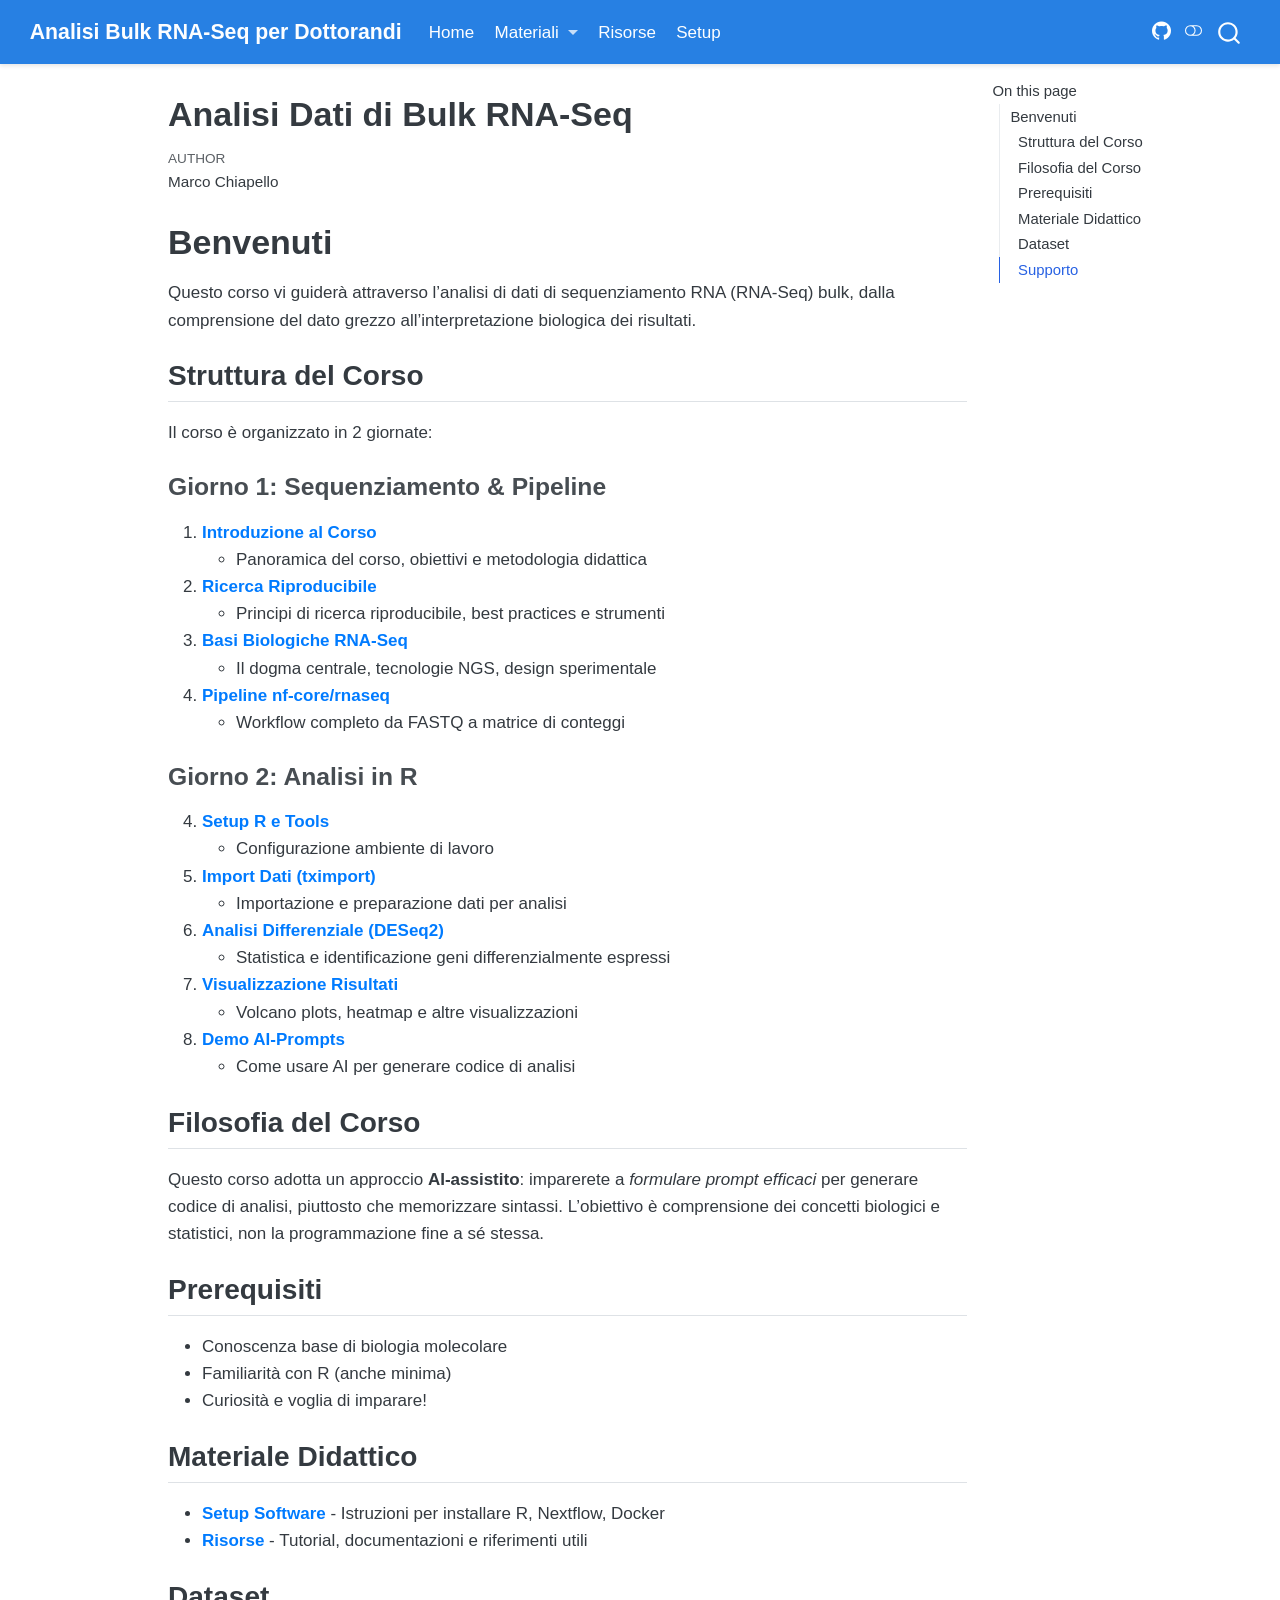
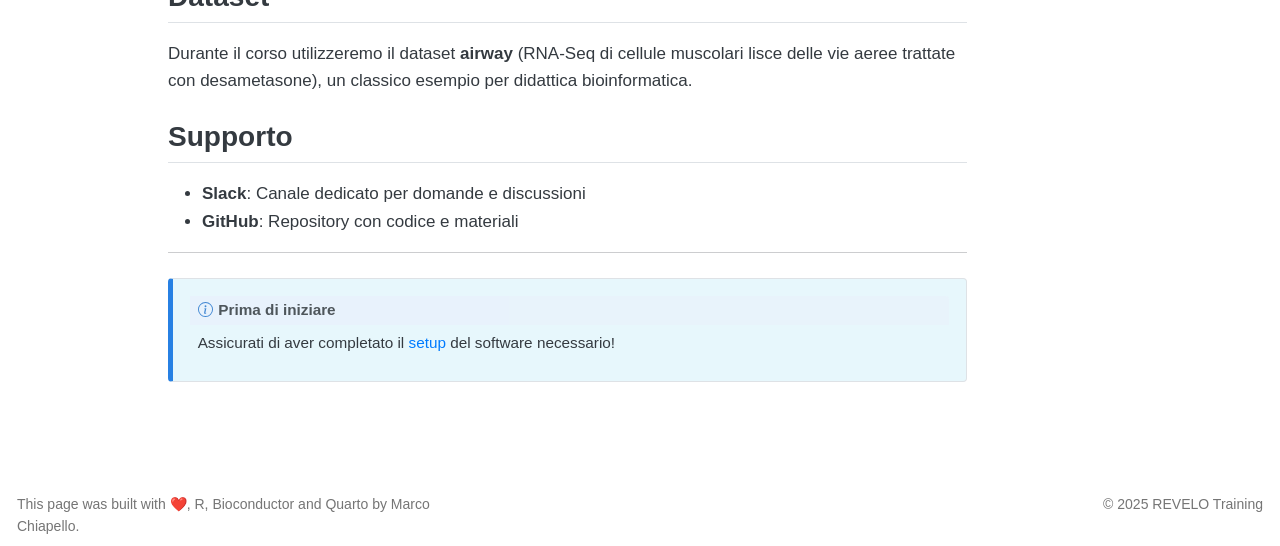
==== commit ffc227a7: "Add search and zoom plugins, along with custom styles for RNA-Seq course website - Implemented a sea" ====
--- a/RNASeq_Course_2025/docs/index.html
+++ b/RNASeq_Course_2025/docs/index.html
@@ -6,6 +6,7 @@
 
 <meta name="viewport" content="width=device-width, initial-scale=1.0, user-scalable=yes">
 
+<meta name="author" content="Marco Chiapello">
 
 <title>Analisi Dati di Bulk RNA-Seq – Analisi Bulk RNA-Seq per Dottorandi</title>
 <style>
@@ -356,13 +357,18 @@
 <header id="title-block-header" class="quarto-title-block default">
 <div class="quarto-title">
 <h1 class="title">Analisi Dati di Bulk RNA-Seq</h1>
-<p class="subtitle lead">Corso pratico per dottorandi</p>
 </div>
 
 
 
 <div class="quarto-title-meta">
 
+    <div>
+    <div class="quarto-title-meta-heading">Author</div>
+    <div class="quarto-title-meta-contents">
+             <p>Marco Chiapello </p>
+          </div>
+  </div>
     
   
     
@@ -378,13 +384,17 @@
 <p>Questo corso vi guiderà attraverso l’analisi di dati di sequenziamento RNA (RNA-Seq) bulk, dalla comprensione del dato grezzo all’interpretazione biologica dei risultati.</p>
 <section id="struttura-del-corso" class="level2">
 <h2 class="anchored" data-anchor-id="struttura-del-corso">Struttura del Corso</h2>
-<p>Il corso è organizzato in 2 giornate intensive:</p>
+<p>Il corso è organizzato in 2 giornate:</p>
 <section id="giorno-1-sequenziamento-pipeline" class="level3">
 <h3 class="anchored" data-anchor-id="giorno-1-sequenziamento-pipeline">Giorno 1: Sequenziamento &amp; Pipeline</h3>
 <ol type="1">
 <li><a href="./materials/01_introduzione.html"><strong>Introduzione al Corso</strong></a>
 <ul>
 <li>Panoramica del corso, obiettivi e metodologia didattica</li>
+</ul></li>
+<li><a href="https://phd-toolbox-course.github.io/2022_PhD_Toolbox_course/M4_RicercaRiproducibile.html#1"><strong>Ricerca Riproducibile</strong></a>
+<ul>
+<li>Principi di ricerca riproducibile, best practices e strumenti</li>
 </ul></li>
 <li><a href="./materials/02_basi_biologiche.html"><strong>Basi Biologiche RNA-Seq</strong></a>
 <ul>
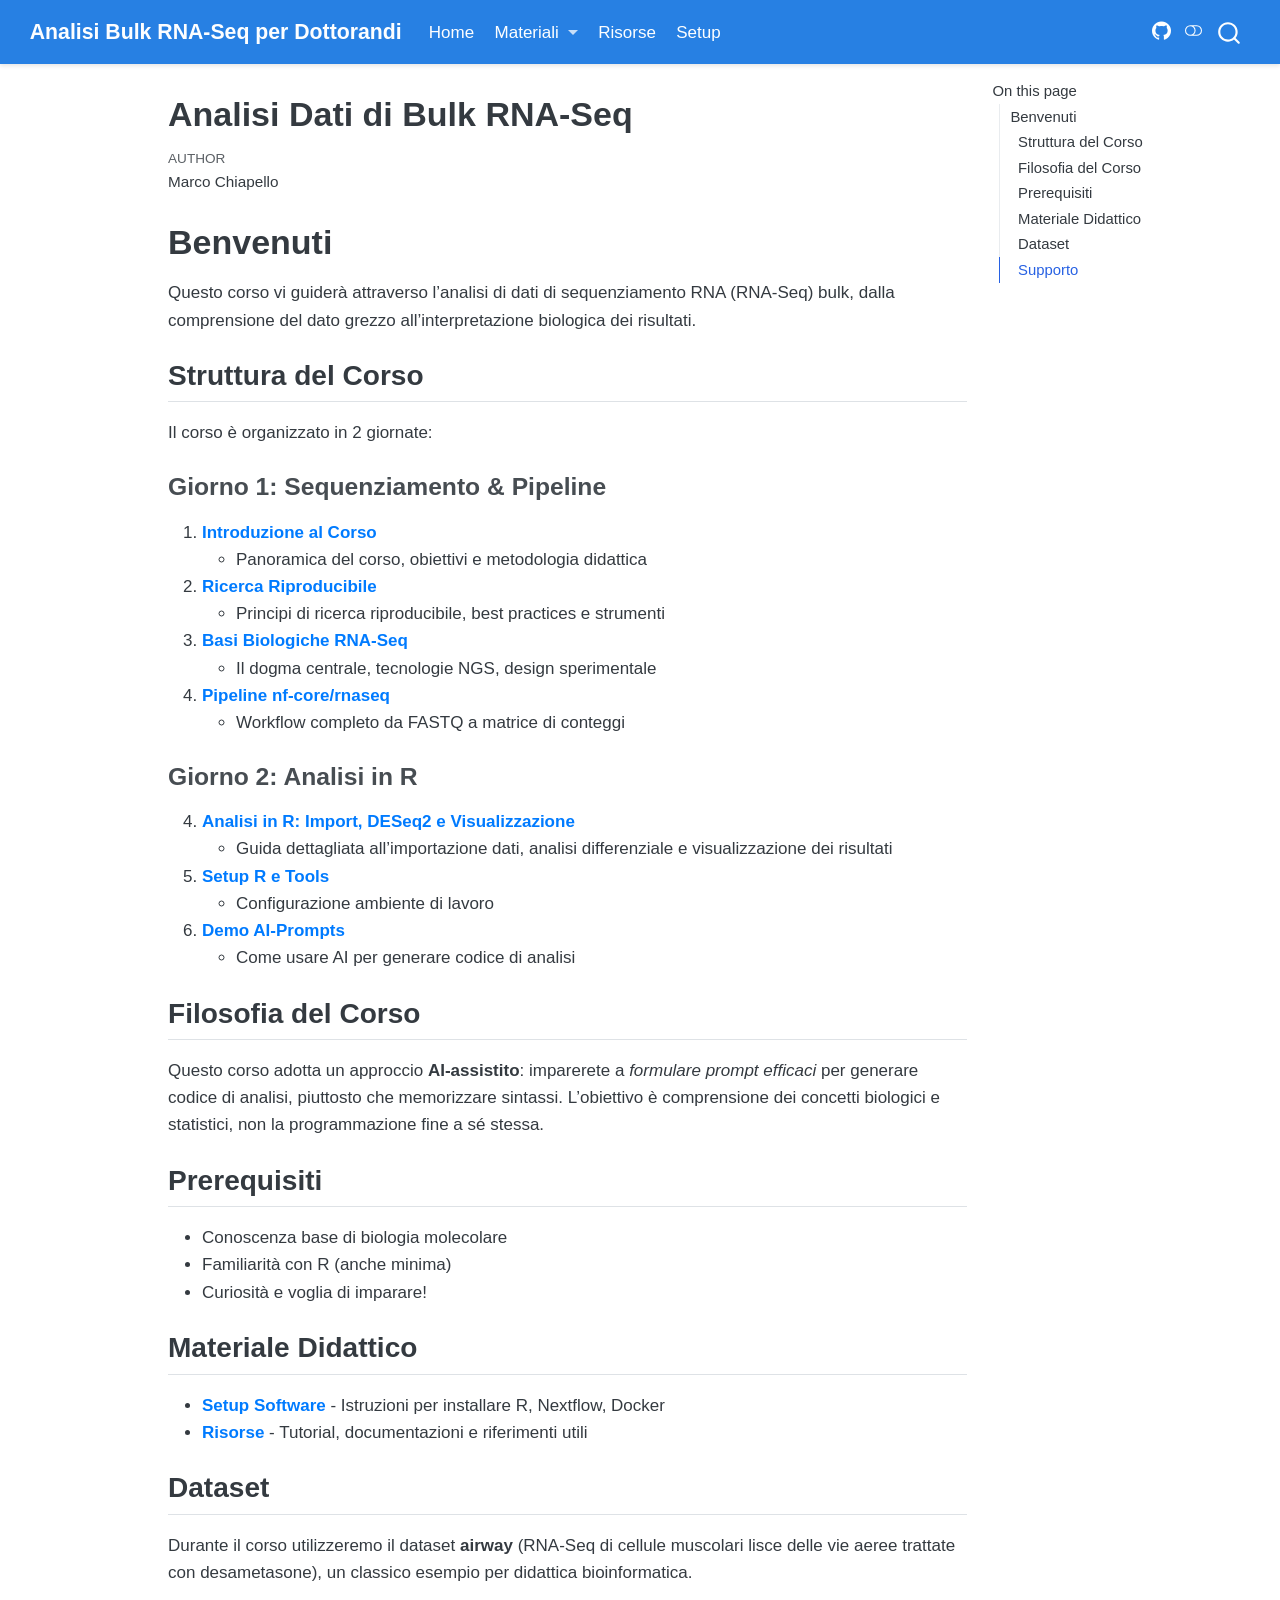
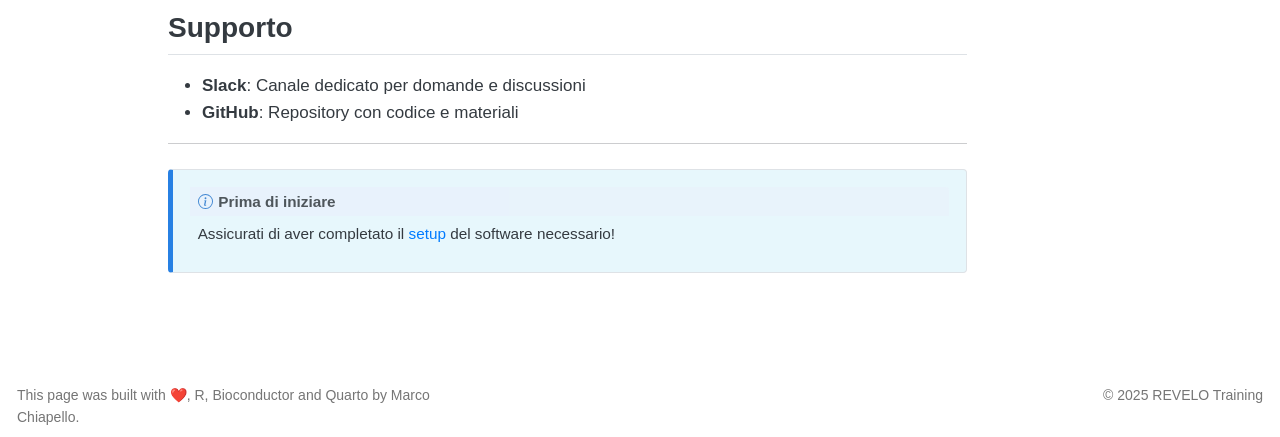
==== commit e92d1dbb: "Update course materials and styling for RNASeq Course 2025 - Revised styles.css to enhance code styl" ====
--- a/RNASeq_Course_2025/docs/index.html
+++ b/RNASeq_Course_2025/docs/index.html
@@ -281,20 +281,12 @@
   </li>  
         <li class="dropdown-header">—Giorno 2: Analisi in R—</li>
         <li>
+    <a class="dropdown-item" href="https://revelo-rnaseq.github.io/2024_RNASeq_book/">
+ <span class="dropdown-text">Analisi in R (Import, DESeq2, Visualizzazione)</span></a>
+  </li>  
+        <li>
     <a class="dropdown-item" href="./materials/04_setup_R.html">
  <span class="dropdown-text">Setup R e Tools</span></a>
-  </li>  
-        <li>
-    <a class="dropdown-item" href="./materials/05_import_dati.html">
- <span class="dropdown-text">Import Dati (tximport)</span></a>
-  </li>  
-        <li>
-    <a class="dropdown-item" href="./materials/06_deseq2.html">
- <span class="dropdown-text">Analisi Differenziale (DESeq2)</span></a>
-  </li>  
-        <li>
-    <a class="dropdown-item" href="./materials/07_visualizzazione.html">
- <span class="dropdown-text">Visualizzazione Risultati</span></a>
   </li>  
         <li>
     <a class="dropdown-item" href="./materials/08_demo_prompts.html">
@@ -313,7 +305,7 @@
 </ul>
             <ul class="navbar-nav navbar-nav-scroll ms-auto">
   <li class="nav-item compact">
-    <a class="nav-link" href="https://github.com/revelo-rnaseq/2024_RNASeq_website"> <i class="bi bi-github" role="img">
+    <a class="nav-link" href="https://github.com/Revelo-RNASeq/2025_RNASeq"> <i class="bi bi-github" role="img">
 </i> 
 <span class="menu-text"></span></a>
   </li>  
@@ -409,21 +401,13 @@
 <section id="giorno-2-analisi-in-r" class="level3">
 <h3 class="anchored" data-anchor-id="giorno-2-analisi-in-r">Giorno 2: Analisi in R</h3>
 <ol start="4" type="1">
+<li><a href="https://revelo-rnaseq.github.io/2024_RNASeq_book/"><strong>Analisi in R: Import, DESeq2 e Visualizzazione</strong></a>
+<ul>
+<li>Guida dettagliata all’importazione dati, analisi differenziale e visualizzazione dei risultati</li>
+</ul></li>
 <li><a href="./materials/04_setup_R.html"><strong>Setup R e Tools</strong></a>
 <ul>
 <li>Configurazione ambiente di lavoro</li>
-</ul></li>
-<li><a href="./materials/05_import_dati.html"><strong>Import Dati (tximport)</strong></a>
-<ul>
-<li>Importazione e preparazione dati per analisi</li>
-</ul></li>
-<li><a href="./materials/06_deseq2.html"><strong>Analisi Differenziale (DESeq2)</strong></a>
-<ul>
-<li>Statistica e identificazione geni differenzialmente espressi</li>
-</ul></li>
-<li><a href="./materials/07_visualizzazione.html"><strong>Visualizzazione Risultati</strong></a>
-<ul>
-<li>Volcano plots, heatmap e altre visualizzazioni</li>
 </ul></li>
 <li><a href="./materials/08_demo_prompts.html"><strong>Demo AI-Prompts</strong></a>
 <ul>
--- a/RNASeq_Course_2025/docs/styles.css
+++ b/RNASeq_Course_2025/docs/styles.css
@@ -21,7 +21,8 @@
   overflow-x: auto;
 }
 
-code {
+/* Inline code only — does not affect code inside pre blocks */
+:not(pre) > code {
   color: #e83e8c;
   background-color: #f8f9fa;
   padding: 0.2rem 0.4rem;
@@ -32,9 +33,8 @@
 /* Bash/Shell commands styling */
 pre.bash,
 pre.shell {
-  background-color: #2d2d2d;
-  color: #f8f8f2;
-  border: none;
+  background-color: #edf2fb;
+  border-left: 3px solid #4a6fa5;
 }
 
 /* R code specific styling */
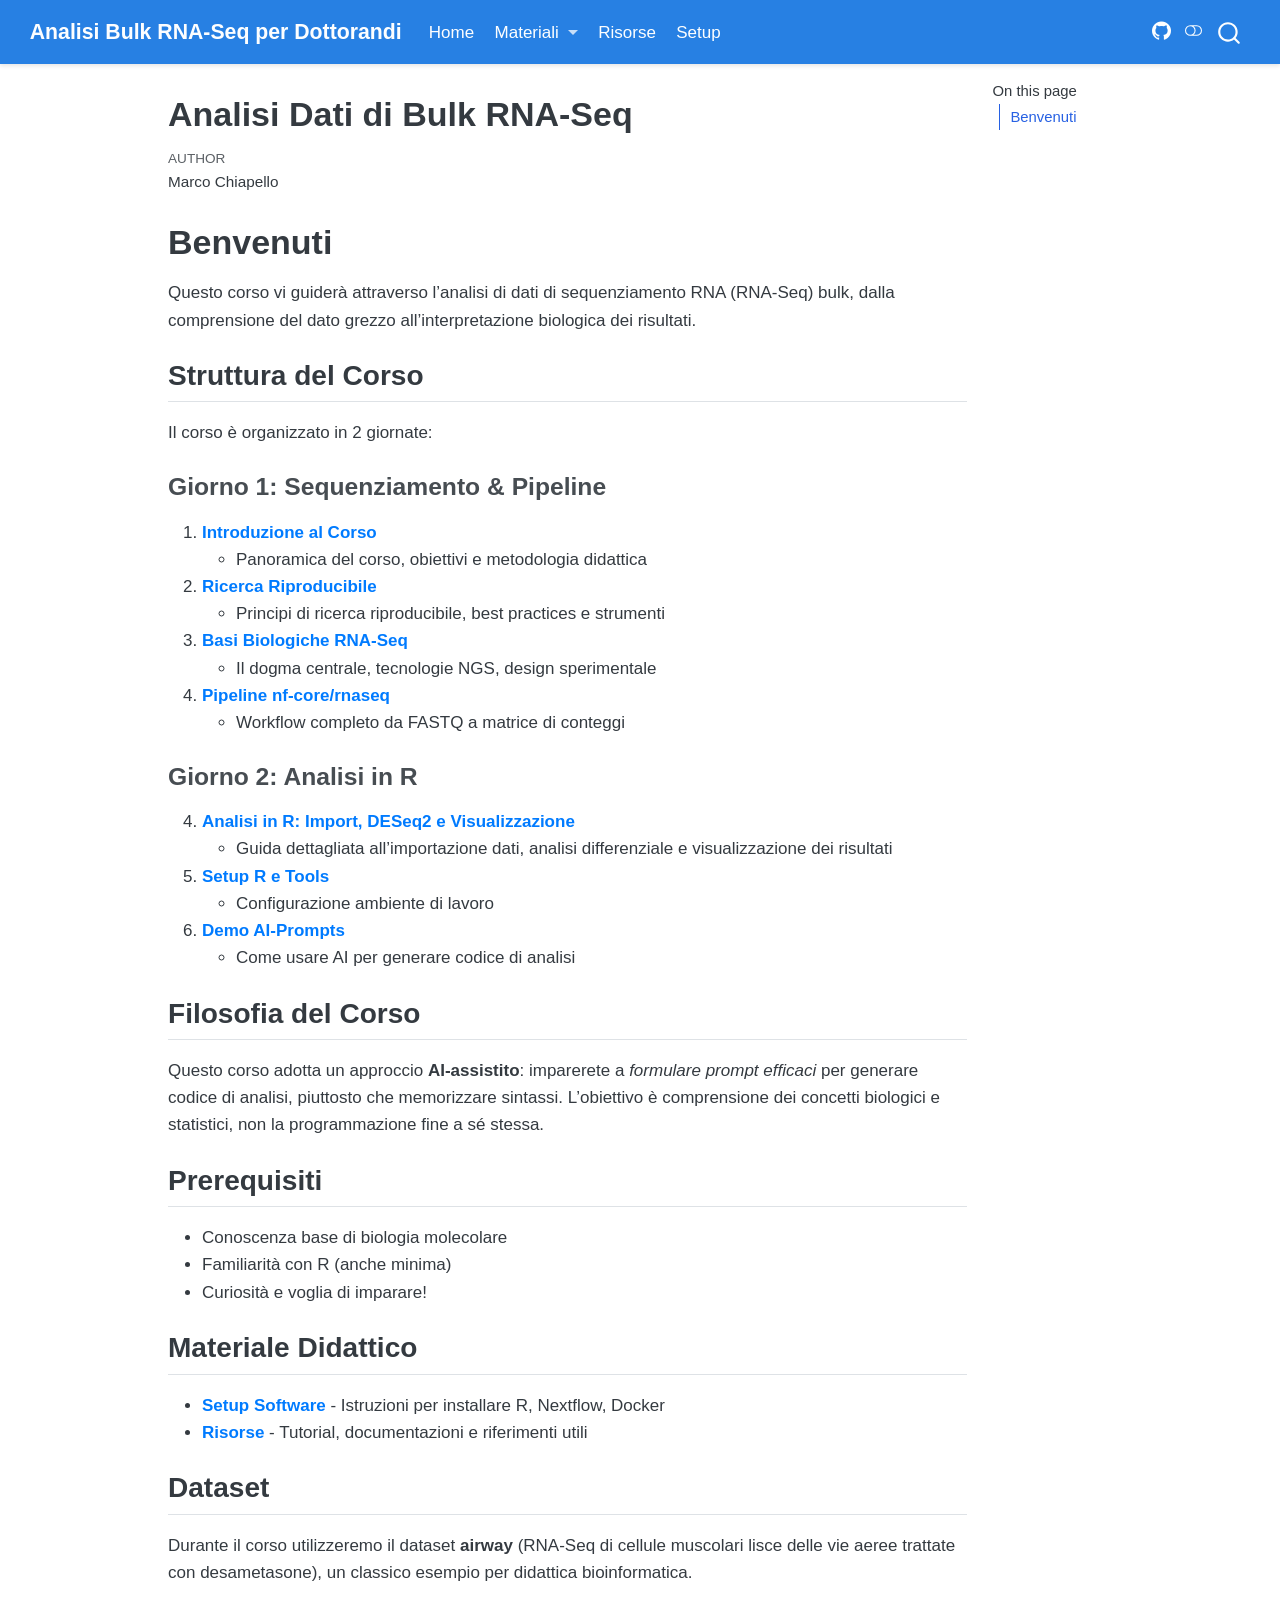
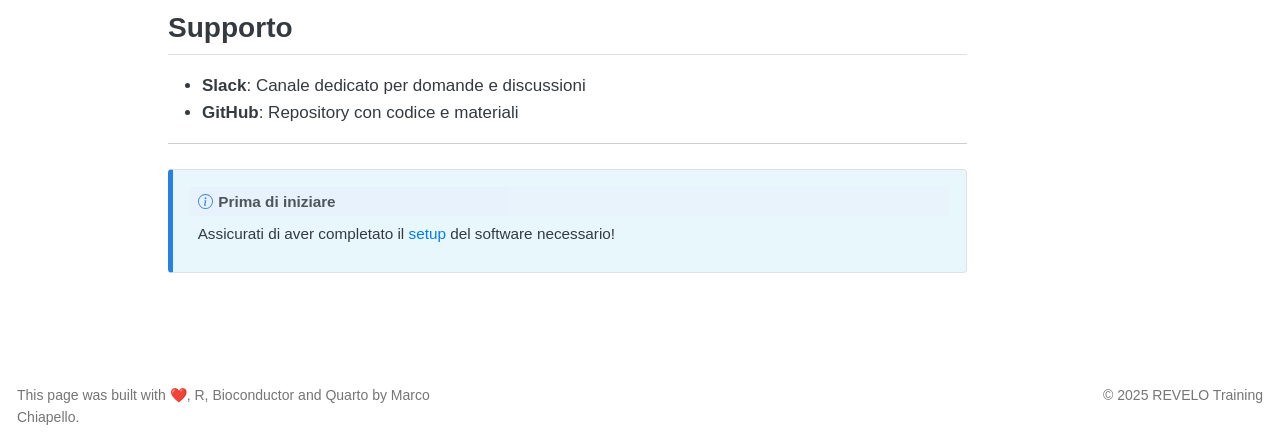
==== commit 675a278b: "Add custom CSS for Quarto syntax highlighting and Reveal.js theme - Introduced a new CSS file for Qu" ====
--- a/RNASeq_Course_2025/docs/index.html
+++ b/RNASeq_Course_2025/docs/index.html
@@ -2,13 +2,13 @@
 <html xmlns="http://www.w3.org/1999/xhtml" lang="en" xml:lang="en"><head>
 
 <meta charset="utf-8">
-<meta name="generator" content="quarto-1.8.27">
+<meta name="generator" content="quarto-1.4.550">
 
 <meta name="viewport" content="width=device-width, initial-scale=1.0, user-scalable=yes">
 
 <meta name="author" content="Marco Chiapello">
 
-<title>Analisi Dati di Bulk RNA-Seq – Analisi Bulk RNA-Seq per Dottorandi</title>
+<title>Analisi Bulk RNA-Seq per Dottorandi - Analisi Dati di Bulk RNA-Seq</title>
 <style>
 code{white-space: pre-wrap;}
 span.smallcaps{font-variant: small-caps;}
@@ -31,21 +31,17 @@
 <script src="site_libs/quarto-search/fuse.min.js"></script>
 <script src="site_libs/quarto-search/quarto-search.js"></script>
 <meta name="quarto:offset" content="./">
-<script src="site_libs/quarto-html/quarto.js" type="module"></script>
-<script src="site_libs/quarto-html/tabsets/tabsets.js" type="module"></script>
-<script src="site_libs/quarto-html/axe/axe-check.js" type="module"></script>
+<script src="site_libs/quarto-html/quarto.js"></script>
 <script src="site_libs/quarto-html/popper.min.js"></script>
 <script src="site_libs/quarto-html/tippy.umd.min.js"></script>
 <script src="site_libs/quarto-html/anchor.min.js"></script>
 <link href="site_libs/quarto-html/tippy.css" rel="stylesheet">
-<link href="site_libs/quarto-html/quarto-syntax-highlighting-ed96de9b727972fe78a7b5d16c58bf87.css" rel="stylesheet" class="quarto-color-scheme" id="quarto-text-highlighting-styles">
-<link href="site_libs/quarto-html/quarto-syntax-highlighting-dark-4d9afe2b8d18ee9fa5d0d57b5ed4214d.css" rel="stylesheet" class="quarto-color-scheme quarto-color-alternate" id="quarto-text-highlighting-styles">
-<link href="site_libs/quarto-html/quarto-syntax-highlighting-ed96de9b727972fe78a7b5d16c58bf87.css" rel="stylesheet" class="quarto-color-scheme-extra" id="quarto-text-highlighting-styles">
+<link href="site_libs/quarto-html/quarto-syntax-highlighting.css" rel="stylesheet" class="quarto-color-scheme" id="quarto-text-highlighting-styles">
+<link href="site_libs/quarto-html/quarto-syntax-highlighting-dark.css" rel="prefetch" class="quarto-color-scheme quarto-color-alternate" id="quarto-text-highlighting-styles">
 <script src="site_libs/bootstrap/bootstrap.min.js"></script>
 <link href="site_libs/bootstrap/bootstrap-icons.css" rel="stylesheet">
-<link href="site_libs/bootstrap/bootstrap-2a504c98ff87331e1512fcad2ebb3bdc.min.css" rel="stylesheet" append-hash="true" class="quarto-color-scheme" id="quarto-bootstrap" data-mode="light">
-<link href="site_libs/bootstrap/bootstrap-dark-8fdd1941dec177787a4600817dfafe63.min.css" rel="stylesheet" append-hash="true" class="quarto-color-scheme quarto-color-alternate" id="quarto-bootstrap" data-mode="dark">
-<link href="site_libs/bootstrap/bootstrap-2a504c98ff87331e1512fcad2ebb3bdc.min.css" rel="stylesheet" append-hash="true" class="quarto-color-scheme-extra" id="quarto-bootstrap" data-mode="light">
+<link href="site_libs/bootstrap/bootstrap.min.css" rel="stylesheet" class="quarto-color-scheme" id="quarto-bootstrap" data-mode="light">
+<link href="site_libs/bootstrap/bootstrap-dark.min.css" rel="prefetch" class="quarto-color-scheme quarto-color-alternate" id="quarto-bootstrap" data-mode="dark">
 <script id="quarto-search-options" type="application/json">{
   "location": "navbar",
   "copy-button": false,
@@ -78,169 +74,7 @@
 <link rel="stylesheet" href="styles.css">
 </head>
 
-<body class="nav-fixed quarto-light"><script id="quarto-html-before-body" type="application/javascript">
-    const toggleBodyColorMode = (bsSheetEl) => {
-      const mode = bsSheetEl.getAttribute("data-mode");
-      const bodyEl = window.document.querySelector("body");
-      if (mode === "dark") {
-        bodyEl.classList.add("quarto-dark");
-        bodyEl.classList.remove("quarto-light");
-      } else {
-        bodyEl.classList.add("quarto-light");
-        bodyEl.classList.remove("quarto-dark");
-      }
-    }
-    const toggleBodyColorPrimary = () => {
-      const bsSheetEl = window.document.querySelector("link#quarto-bootstrap:not([rel=disabled-stylesheet])");
-      if (bsSheetEl) {
-        toggleBodyColorMode(bsSheetEl);
-      }
-    }
-    const setColorSchemeToggle = (alternate) => {
-      const toggles = window.document.querySelectorAll('.quarto-color-scheme-toggle');
-      for (let i=0; i < toggles.length; i++) {
-        const toggle = toggles[i];
-        if (toggle) {
-          if (alternate) {
-            toggle.classList.add("alternate");
-          } else {
-            toggle.classList.remove("alternate");
-          }
-        }
-      }
-    };
-    const toggleColorMode = (alternate) => {
-      // Switch the stylesheets
-      const primaryStylesheets = window.document.querySelectorAll('link.quarto-color-scheme:not(.quarto-color-alternate)');
-      const alternateStylesheets = window.document.querySelectorAll('link.quarto-color-scheme.quarto-color-alternate');
-      manageTransitions('#quarto-margin-sidebar .nav-link', false);
-      if (alternate) {
-        // note: dark is layered on light, we don't disable primary!
-        enableStylesheet(alternateStylesheets);
-        for (const sheetNode of alternateStylesheets) {
-          if (sheetNode.id === "quarto-bootstrap") {
-            toggleBodyColorMode(sheetNode);
-          }
-        }
-      } else {
-        disableStylesheet(alternateStylesheets);
-        enableStylesheet(primaryStylesheets)
-        toggleBodyColorPrimary();
-      }
-      manageTransitions('#quarto-margin-sidebar .nav-link', true);
-      // Switch the toggles
-      setColorSchemeToggle(alternate)
-      // Hack to workaround the fact that safari doesn't
-      // properly recolor the scrollbar when toggling (#1455)
-      if (navigator.userAgent.indexOf('Safari') > 0 && navigator.userAgent.indexOf('Chrome') == -1) {
-        manageTransitions("body", false);
-        window.scrollTo(0, 1);
-        setTimeout(() => {
-          window.scrollTo(0, 0);
-          manageTransitions("body", true);
-        }, 40);
-      }
-    }
-    const disableStylesheet = (stylesheets) => {
-      for (let i=0; i < stylesheets.length; i++) {
-        const stylesheet = stylesheets[i];
-        stylesheet.rel = 'disabled-stylesheet';
-      }
-    }
-    const enableStylesheet = (stylesheets) => {
-      for (let i=0; i < stylesheets.length; i++) {
-        const stylesheet = stylesheets[i];
-        if(stylesheet.rel !== 'stylesheet') { // for Chrome, which will still FOUC without this check
-          stylesheet.rel = 'stylesheet';
-        }
-      }
-    }
-    const manageTransitions = (selector, allowTransitions) => {
-      const els = window.document.querySelectorAll(selector);
-      for (let i=0; i < els.length; i++) {
-        const el = els[i];
-        if (allowTransitions) {
-          el.classList.remove('notransition');
-        } else {
-          el.classList.add('notransition');
-        }
-      }
-    }
-    const isFileUrl = () => {
-      return window.location.protocol === 'file:';
-    }
-    const hasAlternateSentinel = () => {
-      let styleSentinel = getColorSchemeSentinel();
-      if (styleSentinel !== null) {
-        return styleSentinel === "alternate";
-      } else {
-        return false;
-      }
-    }
-    const setStyleSentinel = (alternate) => {
-      const value = alternate ? "alternate" : "default";
-      if (!isFileUrl()) {
-        window.localStorage.setItem("quarto-color-scheme", value);
-      } else {
-        localAlternateSentinel = value;
-      }
-    }
-    const getColorSchemeSentinel = () => {
-      if (!isFileUrl()) {
-        const storageValue = window.localStorage.getItem("quarto-color-scheme");
-        return storageValue != null ? storageValue : localAlternateSentinel;
-      } else {
-        return localAlternateSentinel;
-      }
-    }
-    const toggleGiscusIfUsed = (isAlternate, darkModeDefault) => {
-      const baseTheme = document.querySelector('#giscus-base-theme')?.value ?? 'light';
-      const alternateTheme = document.querySelector('#giscus-alt-theme')?.value ?? 'dark';
-      let newTheme = '';
-      if(authorPrefersDark) {
-        newTheme = isAlternate ? baseTheme : alternateTheme;
-      } else {
-        newTheme = isAlternate ? alternateTheme : baseTheme;
-      }
-      const changeGiscusTheme = () => {
-        // From: https://github.com/giscus/giscus/issues/336
-        const sendMessage = (message) => {
-          const iframe = document.querySelector('iframe.giscus-frame');
-          if (!iframe) return;
-          iframe.contentWindow.postMessage({ giscus: message }, 'https://giscus.app');
-        }
-        sendMessage({
-          setConfig: {
-            theme: newTheme
-          }
-        });
-      }
-      const isGiscussLoaded = window.document.querySelector('iframe.giscus-frame') !== null;
-      if (isGiscussLoaded) {
-        changeGiscusTheme();
-      }
-    };
-    const authorPrefersDark = false;
-    const darkModeDefault = authorPrefersDark;
-      document.querySelector('link#quarto-text-highlighting-styles.quarto-color-scheme-extra').rel = 'disabled-stylesheet';
-      document.querySelector('link#quarto-bootstrap.quarto-color-scheme-extra').rel = 'disabled-stylesheet';
-    let localAlternateSentinel = darkModeDefault ? 'alternate' : 'default';
-    // Dark / light mode switch
-    window.quartoToggleColorScheme = () => {
-      // Read the current dark / light value
-      let toAlternate = !hasAlternateSentinel();
-      toggleColorMode(toAlternate);
-      setStyleSentinel(toAlternate);
-      toggleGiscusIfUsed(toAlternate, darkModeDefault);
-      window.dispatchEvent(new Event('resize'));
-    };
-    // Switch to dark mode if need be
-    if (hasAlternateSentinel()) {
-      toggleColorMode(true);
-    } else {
-      toggleColorMode(false);
-    }
-  </script>
+<body class="nav-fixed">
 
 <div id="quarto-search-results"></div>
   <header id="quarto-header" class="headroom fixed-top">
@@ -252,7 +86,7 @@
     </a>
   </div>
             <div id="quarto-search" class="" title="Search"></div>
-          <button class="navbar-toggler" type="button" data-bs-toggle="collapse" data-bs-target="#navbarCollapse" aria-controls="navbarCollapse" role="menu" aria-expanded="false" aria-label="Toggle navigation" onclick="if (window.quartoToggleHeadroom) { window.quartoToggleHeadroom(); }">
+          <button class="navbar-toggler" type="button" data-bs-toggle="collapse" data-bs-target="#navbarCollapse" aria-controls="navbarCollapse" aria-expanded="false" aria-label="Toggle navigation" onclick="if (window.quartoToggleHeadroom) { window.quartoToggleHeadroom(); }">
   <span class="navbar-toggler-icon"></span>
 </button>
           <div class="collapse navbar-collapse" id="navbarCollapse">
@@ -262,7 +96,7 @@
 <span class="menu-text">Home</span></a>
   </li>  
   <li class="nav-item dropdown ">
-    <a class="nav-link dropdown-toggle" href="#" id="nav-menu-materiali" role="link" data-bs-toggle="dropdown" aria-expanded="false">
+    <a class="nav-link dropdown-toggle" href="#" id="nav-menu-materiali" role="button" data-bs-toggle="dropdown" aria-expanded="false">
  <span class="menu-text">Materiali</span>
     </a>
     <ul class="dropdown-menu" aria-labelledby="nav-menu-materiali">    
@@ -311,7 +145,7 @@
   </li>  
 </ul>
           </div> <!-- /navcollapse -->
-            <div class="quarto-navbar-tools">
+          <div class="quarto-navbar-tools">
   <a href="" class="quarto-color-scheme-toggle quarto-navigation-tool  px-1" onclick="window.quartoToggleColorScheme(); return false;" title="Toggle dark mode"><i class="bi"></i></a>
 </div>
       </div> <!-- /container-fluid -->
@@ -345,7 +179,6 @@
 <!-- main -->
 <main class="content" id="quarto-document-content">
 
-
 <header id="title-block-header" class="quarto-title-block default">
 <div class="quarto-title">
 <h1 class="title">Analisi Dati di Bulk RNA-Seq</h1>
@@ -452,7 +285,7 @@
 <i class="callout-icon"></i>
 </div>
 <div class="callout-title-container flex-fill">
-<span class="screen-reader-only">Note</span>Prima di iniziare
+Prima di iniziare
 </div>
 </div>
 <div class="callout-body-container callout-body">
@@ -466,71 +299,187 @@
 
 </main> <!-- /main -->
 <script id="quarto-html-after-body" type="application/javascript">
-  window.document.addEventListener("DOMContentLoaded", function (event) {
-    // Ensure there is a toggle, if there isn't float one in the top right
-    if (window.document.querySelector('.quarto-color-scheme-toggle') === null) {
-      const a = window.document.createElement('a');
-      a.classList.add('top-right');
-      a.classList.add('quarto-color-scheme-toggle');
-      a.href = "";
-      a.onclick = function() { try { window.quartoToggleColorScheme(); } catch {} return false; };
-      const i = window.document.createElement("i");
-      i.classList.add('bi');
-      a.appendChild(i);
-      window.document.body.appendChild(a);
-    }
-    setColorSchemeToggle(hasAlternateSentinel())
-    const icon = "";
-    const anchorJS = new window.AnchorJS();
-    anchorJS.options = {
-      placement: 'right',
-      icon: icon
-    };
-    anchorJS.add('.anchored');
-    const isCodeAnnotation = (el) => {
-      for (const clz of el.classList) {
-        if (clz.startsWith('code-annotation-')) {                     
-          return true;
-        }
-      }
+window.document.addEventListener("DOMContentLoaded", function (event) {
+  const toggleBodyColorMode = (bsSheetEl) => {
+    const mode = bsSheetEl.getAttribute("data-mode");
+    const bodyEl = window.document.querySelector("body");
+    if (mode === "dark") {
+      bodyEl.classList.add("quarto-dark");
+      bodyEl.classList.remove("quarto-light");
+    } else {
+      bodyEl.classList.add("quarto-light");
+      bodyEl.classList.remove("quarto-dark");
+    }
+  }
+  const toggleBodyColorPrimary = () => {
+    const bsSheetEl = window.document.querySelector("link#quarto-bootstrap");
+    if (bsSheetEl) {
+      toggleBodyColorMode(bsSheetEl);
+    }
+  }
+  toggleBodyColorPrimary();  
+  const disableStylesheet = (stylesheets) => {
+    for (let i=0; i < stylesheets.length; i++) {
+      const stylesheet = stylesheets[i];
+      stylesheet.rel = 'prefetch';
+    }
+  }
+  const enableStylesheet = (stylesheets) => {
+    for (let i=0; i < stylesheets.length; i++) {
+      const stylesheet = stylesheets[i];
+      stylesheet.rel = 'stylesheet';
+    }
+  }
+  const manageTransitions = (selector, allowTransitions) => {
+    const els = window.document.querySelectorAll(selector);
+    for (let i=0; i < els.length; i++) {
+      const el = els[i];
+      if (allowTransitions) {
+        el.classList.remove('notransition');
+      } else {
+        el.classList.add('notransition');
+      }
+    }
+  }
+  const toggleGiscusIfUsed = (isAlternate, darkModeDefault) => {
+    const baseTheme = document.querySelector('#giscus-base-theme')?.value ?? 'light';
+    const alternateTheme = document.querySelector('#giscus-alt-theme')?.value ?? 'dark';
+    let newTheme = '';
+    if(darkModeDefault) {
+      newTheme = isAlternate ? baseTheme : alternateTheme;
+    } else {
+      newTheme = isAlternate ? alternateTheme : baseTheme;
+    }
+    const changeGiscusTheme = () => {
+      // From: https://github.com/giscus/giscus/issues/336
+      const sendMessage = (message) => {
+        const iframe = document.querySelector('iframe.giscus-frame');
+        if (!iframe) return;
+        iframe.contentWindow.postMessage({ giscus: message }, 'https://giscus.app');
+      }
+      sendMessage({
+        setConfig: {
+          theme: newTheme
+        }
+      });
+    }
+    const isGiscussLoaded = window.document.querySelector('iframe.giscus-frame') !== null;
+    if (isGiscussLoaded) {
+      changeGiscusTheme();
+    }
+  }
+  const toggleColorMode = (alternate) => {
+    // Switch the stylesheets
+    const alternateStylesheets = window.document.querySelectorAll('link.quarto-color-scheme.quarto-color-alternate');
+    manageTransitions('#quarto-margin-sidebar .nav-link', false);
+    if (alternate) {
+      enableStylesheet(alternateStylesheets);
+      for (const sheetNode of alternateStylesheets) {
+        if (sheetNode.id === "quarto-bootstrap") {
+          toggleBodyColorMode(sheetNode);
+        }
+      }
+    } else {
+      disableStylesheet(alternateStylesheets);
+      toggleBodyColorPrimary();
+    }
+    manageTransitions('#quarto-margin-sidebar .nav-link', true);
+    // Switch the toggles
+    const toggles = window.document.querySelectorAll('.quarto-color-scheme-toggle');
+    for (let i=0; i < toggles.length; i++) {
+      const toggle = toggles[i];
+      if (toggle) {
+        if (alternate) {
+          toggle.classList.add("alternate");     
+        } else {
+          toggle.classList.remove("alternate");
+        }
+      }
+    }
+    // Hack to workaround the fact that safari doesn't
+    // properly recolor the scrollbar when toggling (#1455)
+    if (navigator.userAgent.indexOf('Safari') > 0 && navigator.userAgent.indexOf('Chrome') == -1) {
+      manageTransitions("body", false);
+      window.scrollTo(0, 1);
+      setTimeout(() => {
+        window.scrollTo(0, 0);
+        manageTransitions("body", true);
+      }, 40);  
+    }
+  }
+  const isFileUrl = () => { 
+    return window.location.protocol === 'file:';
+  }
+  const hasAlternateSentinel = () => {  
+    let styleSentinel = getColorSchemeSentinel();
+    if (styleSentinel !== null) {
+      return styleSentinel === "alternate";
+    } else {
       return false;
     }
-    const onCopySuccess = function(e) {
-      // button target
-      const button = e.trigger;
-      // don't keep focus
-      button.blur();
-      // flash "checked"
-      button.classList.add('code-copy-button-checked');
-      var currentTitle = button.getAttribute("title");
-      button.setAttribute("title", "Copied!");
-      let tooltip;
-      if (window.bootstrap) {
-        button.setAttribute("data-bs-toggle", "tooltip");
-        button.setAttribute("data-bs-placement", "left");
-        button.setAttribute("data-bs-title", "Copied!");
-        tooltip = new bootstrap.Tooltip(button, 
-          { trigger: "manual", 
-            customClass: "code-copy-button-tooltip",
-            offset: [0, -8]});
-        tooltip.show();    
-      }
-      setTimeout(function() {
-        if (tooltip) {
-          tooltip.hide();
-          button.removeAttribute("data-bs-title");
-          button.removeAttribute("data-bs-toggle");
-          button.removeAttribute("data-bs-placement");
-        }
-        button.setAttribute("title", currentTitle);
-        button.classList.remove('code-copy-button-checked');
-      }, 1000);
-      // clear code selection
-      e.clearSelection();
-    }
-    const getTextToCopy = function(trigger) {
-      const outerScaffold = trigger.parentElement.cloneNode(true);
-      const codeEl = outerScaffold.querySelector('code');
+  }
+  const setStyleSentinel = (alternate) => {
+    const value = alternate ? "alternate" : "default";
+    if (!isFileUrl()) {
+      window.localStorage.setItem("quarto-color-scheme", value);
+    } else {
+      localAlternateSentinel = value;
+    }
+  }
+  const getColorSchemeSentinel = () => {
+    if (!isFileUrl()) {
+      const storageValue = window.localStorage.getItem("quarto-color-scheme");
+      return storageValue != null ? storageValue : localAlternateSentinel;
+    } else {
+      return localAlternateSentinel;
+    }
+  }
+  const darkModeDefault = false;
+  let localAlternateSentinel = darkModeDefault ? 'alternate' : 'default';
+  // Dark / light mode switch
+  window.quartoToggleColorScheme = () => {
+    // Read the current dark / light value 
+    let toAlternate = !hasAlternateSentinel();
+    toggleColorMode(toAlternate);
+    setStyleSentinel(toAlternate);
+    toggleGiscusIfUsed(toAlternate, darkModeDefault);
+  };
+  // Ensure there is a toggle, if there isn't float one in the top right
+  if (window.document.querySelector('.quarto-color-scheme-toggle') === null) {
+    const a = window.document.createElement('a');
+    a.classList.add('top-right');
+    a.classList.add('quarto-color-scheme-toggle');
+    a.href = "";
+    a.onclick = function() { try { window.quartoToggleColorScheme(); } catch {} return false; };
+    const i = window.document.createElement("i");
+    i.classList.add('bi');
+    a.appendChild(i);
+    window.document.body.appendChild(a);
+  }
+  // Switch to dark mode if need be
+  if (hasAlternateSentinel()) {
+    toggleColorMode(true);
+  } else {
+    toggleColorMode(false);
+  }
+  const icon = "";
+  const anchorJS = new window.AnchorJS();
+  anchorJS.options = {
+    placement: 'right',
+    icon: icon
+  };
+  anchorJS.add('.anchored');
+  const isCodeAnnotation = (el) => {
+    for (const clz of el.classList) {
+      if (clz.startsWith('code-annotation-')) {                     
+        return true;
+      }
+    }
+    return false;
+  }
+  const clipboard = new window.ClipboardJS('.code-copy-button', {
+    text: function(trigger) {
+      const codeEl = trigger.previousElementSibling.cloneNode(true);
       for (const childEl of codeEl.children) {
         if (isCodeAnnotation(childEl)) {
           childEl.remove();
@@ -538,184 +487,162 @@
       }
       return codeEl.innerText;
     }
-    const clipboard = new window.ClipboardJS('.code-copy-button:not([data-in-quarto-modal])', {
-      text: getTextToCopy
+  });
+  clipboard.on('success', function(e) {
+    // button target
+    const button = e.trigger;
+    // don't keep focus
+    button.blur();
+    // flash "checked"
+    button.classList.add('code-copy-button-checked');
+    var currentTitle = button.getAttribute("title");
+    button.setAttribute("title", "Copied!");
+    let tooltip;
+    if (window.bootstrap) {
+      button.setAttribute("data-bs-toggle", "tooltip");
+      button.setAttribute("data-bs-placement", "left");
+      button.setAttribute("data-bs-title", "Copied!");
+      tooltip = new bootstrap.Tooltip(button, 
+        { trigger: "manual", 
+          customClass: "code-copy-button-tooltip",
+          offset: [0, -8]});
+      tooltip.show();    
+    }
+    setTimeout(function() {
+      if (tooltip) {
+        tooltip.hide();
+        button.removeAttribute("data-bs-title");
+        button.removeAttribute("data-bs-toggle");
+        button.removeAttribute("data-bs-placement");
+      }
+      button.setAttribute("title", currentTitle);
+      button.classList.remove('code-copy-button-checked');
+    }, 1000);
+    // clear code selection
+    e.clearSelection();
+  });
+  function tippyHover(el, contentFn, onTriggerFn, onUntriggerFn) {
+    const config = {
+      allowHTML: true,
+      maxWidth: 500,
+      delay: 100,
+      arrow: false,
+      appendTo: function(el) {
+          return el.parentElement;
+      },
+      interactive: true,
+      interactiveBorder: 10,
+      theme: 'quarto',
+      placement: 'bottom-start',
+    };
+    if (contentFn) {
+      config.content = contentFn;
+    }
+    if (onTriggerFn) {
+      config.onTrigger = onTriggerFn;
+    }
+    if (onUntriggerFn) {
+      config.onUntrigger = onUntriggerFn;
+    }
+    window.tippy(el, config); 
+  }
+  const noterefs = window.document.querySelectorAll('a[role="doc-noteref"]');
+  for (var i=0; i<noterefs.length; i++) {
+    const ref = noterefs[i];
+    tippyHover(ref, function() {
+      // use id or data attribute instead here
+      let href = ref.getAttribute('data-footnote-href') || ref.getAttribute('href');
+      try { href = new URL(href).hash; } catch {}
+      const id = href.replace(/^#\/?/, "");
+      const note = window.document.getElementById(id);
+      return note.innerHTML;
     });
-    clipboard.on('success', onCopySuccess);
-    if (window.document.getElementById('quarto-embedded-source-code-modal')) {
-      const clipboardModal = new window.ClipboardJS('.code-copy-button[data-in-quarto-modal]', {
-        text: getTextToCopy,
-        container: window.document.getElementById('quarto-embedded-source-code-modal')
-      });
-      clipboardModal.on('success', onCopySuccess);
-    }
-      var localhostRegex = new RegExp(/^(?:http|https):\/\/localhost\:?[0-9]*\//);
-      var mailtoRegex = new RegExp(/^mailto:/);
-        var filterRegex = new RegExp('/' + window.location.host + '/');
-      var isInternal = (href) => {
-          return filterRegex.test(href) || localhostRegex.test(href) || mailtoRegex.test(href);
-      }
-      // Inspect non-navigation links and adorn them if external
-     var links = window.document.querySelectorAll('a[href]:not(.nav-link):not(.navbar-brand):not(.toc-action):not(.sidebar-link):not(.sidebar-item-toggle):not(.pagination-link):not(.no-external):not([aria-hidden]):not(.dropdown-item):not(.quarto-navigation-tool):not(.about-link)');
-      for (var i=0; i<links.length; i++) {
-        const link = links[i];
-        if (!isInternal(link.href)) {
-          // undo the damage that might have been done by quarto-nav.js in the case of
-          // links that we want to consider external
-          if (link.dataset.originalHref !== undefined) {
-            link.href = link.dataset.originalHref;
+  }
+  const xrefs = window.document.querySelectorAll('a.quarto-xref');
+  const processXRef = (id, note) => {
+    // Strip column container classes
+    const stripColumnClz = (el) => {
+      el.classList.remove("page-full", "page-columns");
+      if (el.children) {
+        for (const child of el.children) {
+          stripColumnClz(child);
+        }
+      }
+    }
+    stripColumnClz(note)
+    if (id === null || id.startsWith('sec-')) {
+      // Special case sections, only their first couple elements
+      const container = document.createElement("div");
+      if (note.children && note.children.length > 2) {
+        container.appendChild(note.children[0].cloneNode(true));
+        for (let i = 1; i < note.children.length; i++) {
+          const child = note.children[i];
+          if (child.tagName === "P" && child.innerText === "") {
+            continue;
+          } else {
+            container.appendChild(child.cloneNode(true));
+            break;
           }
         }
-      }
-    function tippyHover(el, contentFn, onTriggerFn, onUntriggerFn) {
-      const config = {
-        allowHTML: true,
-        maxWidth: 500,
-        delay: 100,
-        arrow: false,
-        appendTo: function(el) {
-            return el.parentElement;
-        },
-        interactive: true,
-        interactiveBorder: 10,
-        theme: 'quarto',
-        placement: 'bottom-start',
-      };
-      if (contentFn) {
-        config.content = contentFn;
-      }
-      if (onTriggerFn) {
-        config.onTrigger = onTriggerFn;
-      }
-      if (onUntriggerFn) {
-        config.onUntrigger = onUntriggerFn;
-      }
-      window.tippy(el, config); 
-    }
-    const noterefs = window.document.querySelectorAll('a[role="doc-noteref"]');
-    for (var i=0; i<noterefs.length; i++) {
-      const ref = noterefs[i];
-      tippyHover(ref, function() {
-        // use id or data attribute instead here
-        let href = ref.getAttribute('data-footnote-href') || ref.getAttribute('href');
-        try { href = new URL(href).hash; } catch {}
-        const id = href.replace(/^#\/?/, "");
-        const note = window.document.getElementById(id);
-        if (note) {
-          return note.innerHTML;
-        } else {
-          return "";
-        }
-      });
-    }
-    const xrefs = window.document.querySelectorAll('a.quarto-xref');
-    const processXRef = (id, note) => {
-      // Strip column container classes
-      const stripColumnClz = (el) => {
-        el.classList.remove("page-full", "page-columns");
-        if (el.children) {
-          for (const child of el.children) {
-            stripColumnClz(child);
-          }
-        }
-      }
-      stripColumnClz(note)
-      if (id === null || id.startsWith('sec-')) {
-        // Special case sections, only their first couple elements
-        const container = document.createElement("div");
-        if (note.children && note.children.length > 2) {
-          container.appendChild(note.children[0].cloneNode(true));
-          for (let i = 1; i < note.children.length; i++) {
-            const child = note.children[i];
-            if (child.tagName === "P" && child.innerText === "") {
-              continue;
-            } else {
-              container.appendChild(child.cloneNode(true));
-              break;
-            }
-          }
-          if (window.Quarto?.typesetMath) {
-            window.Quarto.typesetMath(container);
-          }
-          return container.innerHTML
-        } else {
-          if (window.Quarto?.typesetMath) {
-            window.Quarto.typesetMath(note);
-          }
-          return note.innerHTML;
-        }
+        if (window.Quarto?.typesetMath) {
+          window.Quarto.typesetMath(container);
+        }
+        return container.innerHTML
       } else {
-        // Remove any anchor links if they are present
-        const anchorLink = note.querySelector('a.anchorjs-link');
-        if (anchorLink) {
-          anchorLink.remove();
-        }
         if (window.Quarto?.typesetMath) {
           window.Quarto.typesetMath(note);
         }
-        if (note.classList.contains("callout")) {
-          return note.outerHTML;
-        } else {
-          return note.innerHTML;
-        }
-      }
-    }
-    for (var i=0; i<xrefs.length; i++) {
-      const xref = xrefs[i];
-      tippyHover(xref, undefined, function(instance) {
-        instance.disable();
-        let url = xref.getAttribute('href');
-        let hash = undefined; 
-        if (url.startsWith('#')) {
-          hash = url;
-        } else {
-          try { hash = new URL(url).hash; } catch {}
-        }
-        if (hash) {
-          const id = hash.replace(/^#\/?/, "");
-          const note = window.document.getElementById(id);
-          if (note !== null) {
-            try {
-              const html = processXRef(id, note.cloneNode(true));
-              instance.setContent(html);
-            } finally {
-              instance.enable();
-              instance.show();
-            }
-          } else {
-            // See if we can fetch this
-            fetch(url.split('#')[0])
-            .then(res => res.text())
-            .then(html => {
-              const parser = new DOMParser();
-              const htmlDoc = parser.parseFromString(html, "text/html");
-              const note = htmlDoc.getElementById(id);
-              if (note !== null) {
-                const html = processXRef(id, note);
-                instance.setContent(html);
-              } 
-            }).finally(() => {
-              instance.enable();
-              instance.show();
-            });
+        return note.innerHTML;
+      }
+    } else {
+      // Remove any anchor links if they are present
+      const anchorLink = note.querySelector('a.anchorjs-link');
+      if (anchorLink) {
+        anchorLink.remove();
+      }
+      if (window.Quarto?.typesetMath) {
+        window.Quarto.typesetMath(note);
+      }
+      // TODO in 1.5, we should make sure this works without a callout special case
+      if (note.classList.contains("callout")) {
+        return note.outerHTML;
+      } else {
+        return note.innerHTML;
+      }
+    }
+  }
+  for (var i=0; i<xrefs.length; i++) {
+    const xref = xrefs[i];
+    tippyHover(xref, undefined, function(instance) {
+      instance.disable();
+      let url = xref.getAttribute('href');
+      let hash = undefined; 
+      if (url.startsWith('#')) {
+        hash = url;
+      } else {
+        try { hash = new URL(url).hash; } catch {}
+      }
+      if (hash) {
+        const id = hash.replace(/^#\/?/, "");
+        const note = window.document.getElementById(id);
+        if (note !== null) {
+          try {
+            const html = processXRef(id, note.cloneNode(true));
+            instance.setContent(html);
+          } finally {
+            instance.enable();
+            instance.show();
           }
         } else {
-          // See if we can fetch a full url (with no hash to target)
-          // This is a special case and we should probably do some content thinning / targeting
-          fetch(url)
+          // See if we can fetch this
+          fetch(url.split('#')[0])
           .then(res => res.text())
           .then(html => {
             const parser = new DOMParser();
             const htmlDoc = parser.parseFromString(html, "text/html");
-            const note = htmlDoc.querySelector('main.content');
+            const note = htmlDoc.getElementById(id);
             if (note !== null) {
-              // This should only happen for chapter cross references
-              // (since there is no id in the URL)
-              // remove the first header
-              if (note.children.length > 0 && note.children[0].tagName === "HEADER") {
-                note.children[0].remove();
-              }
-              const html = processXRef(null, note);
+              const html = processXRef(id, note);
               instance.setContent(html);
             } 
           }).finally(() => {
@@ -723,161 +650,185 @@
             instance.show();
           });
         }
-      }, function(instance) {
+      } else {
+        // See if we can fetch a full url (with no hash to target)
+        // This is a special case and we should probably do some content thinning / targeting
+        fetch(url)
+        .then(res => res.text())
+        .then(html => {
+          const parser = new DOMParser();
+          const htmlDoc = parser.parseFromString(html, "text/html");
+          const note = htmlDoc.querySelector('main.content');
+          if (note !== null) {
+            // This should only happen for chapter cross references
+            // (since there is no id in the URL)
+            // remove the first header
+            if (note.children.length > 0 && note.children[0].tagName === "HEADER") {
+              note.children[0].remove();
+            }
+            const html = processXRef(null, note);
+            instance.setContent(html);
+          } 
+        }).finally(() => {
+          instance.enable();
+          instance.show();
+        });
+      }
+    }, function(instance) {
+    });
+  }
+      let selectedAnnoteEl;
+      const selectorForAnnotation = ( cell, annotation) => {
+        let cellAttr = 'data-code-cell="' + cell + '"';
+        let lineAttr = 'data-code-annotation="' +  annotation + '"';
+        const selector = 'span[' + cellAttr + '][' + lineAttr + ']';
+        return selector;
+      }
+      const selectCodeLines = (annoteEl) => {
+        const doc = window.document;
+        const targetCell = annoteEl.getAttribute("data-target-cell");
+        const targetAnnotation = annoteEl.getAttribute("data-target-annotation");
+        const annoteSpan = window.document.querySelector(selectorForAnnotation(targetCell, targetAnnotation));
+        const lines = annoteSpan.getAttribute("data-code-lines").split(",");
+        const lineIds = lines.map((line) => {
+          return targetCell + "-" + line;
+        })
+        let top = null;
+        let height = null;
+        let parent = null;
+        if (lineIds.length > 0) {
+            //compute the position of the single el (top and bottom and make a div)
+            const el = window.document.getElementById(lineIds[0]);
+            top = el.offsetTop;
+            height = el.offsetHeight;
+            parent = el.parentElement.parentElement;
+          if (lineIds.length > 1) {
+            const lastEl = window.document.getElementById(lineIds[lineIds.length - 1]);
+            const bottom = lastEl.offsetTop + lastEl.offsetHeight;
+            height = bottom - top;
+          }
+          if (top !== null && height !== null && parent !== null) {
+            // cook up a div (if necessary) and position it 
+            let div = window.document.getElementById("code-annotation-line-highlight");
+            if (div === null) {
+              div = window.document.createElement("div");
+              div.setAttribute("id", "code-annotation-line-highlight");
+              div.style.position = 'absolute';
+              parent.appendChild(div);
+            }
+            div.style.top = top - 2 + "px";
+            div.style.height = height + 4 + "px";
+            div.style.left = 0;
+            let gutterDiv = window.document.getElementById("code-annotation-line-highlight-gutter");
+            if (gutterDiv === null) {
+              gutterDiv = window.document.createElement("div");
+              gutterDiv.setAttribute("id", "code-annotation-line-highlight-gutter");
+              gutterDiv.style.position = 'absolute';
+              const codeCell = window.document.getElementById(targetCell);
+              const gutter = codeCell.querySelector('.code-annotation-gutter');
+              gutter.appendChild(gutterDiv);
+            }
+            gutterDiv.style.top = top - 2 + "px";
+            gutterDiv.style.height = height + 4 + "px";
+          }
+          selectedAnnoteEl = annoteEl;
+        }
+      };
+      const unselectCodeLines = () => {
+        const elementsIds = ["code-annotation-line-highlight", "code-annotation-line-highlight-gutter"];
+        elementsIds.forEach((elId) => {
+          const div = window.document.getElementById(elId);
+          if (div) {
+            div.remove();
+          }
+        });
+        selectedAnnoteEl = undefined;
+      };
+        // Handle positioning of the toggle
+    window.addEventListener(
+      "resize",
+      throttle(() => {
+        elRect = undefined;
+        if (selectedAnnoteEl) {
+          selectCodeLines(selectedAnnoteEl);
+        }
+      }, 10)
+    );
+    function throttle(fn, ms) {
+    let throttle = false;
+    let timer;
+      return (...args) => {
+        if(!throttle) { // first call gets through
+            fn.apply(this, args);
+            throttle = true;
+        } else { // all the others get throttled
+            if(timer) clearTimeout(timer); // cancel #2
+            timer = setTimeout(() => {
+              fn.apply(this, args);
+              timer = throttle = false;
+            }, ms);
+        }
+      };
+    }
+      // Attach click handler to the DT
+      const annoteDls = window.document.querySelectorAll('dt[data-target-cell]');
+      for (const annoteDlNode of annoteDls) {
+        annoteDlNode.addEventListener('click', (event) => {
+          const clickedEl = event.target;
+          if (clickedEl !== selectedAnnoteEl) {
+            unselectCodeLines();
+            const activeEl = window.document.querySelector('dt[data-target-cell].code-annotation-active');
+            if (activeEl) {
+              activeEl.classList.remove('code-annotation-active');
+            }
+            selectCodeLines(clickedEl);
+            clickedEl.classList.add('code-annotation-active');
+          } else {
+            // Unselect the line
+            unselectCodeLines();
+            clickedEl.classList.remove('code-annotation-active');
+          }
+        });
+      }
+  const findCites = (el) => {
+    const parentEl = el.parentElement;
+    if (parentEl) {
+      const cites = parentEl.dataset.cites;
+      if (cites) {
+        return {
+          el,
+          cites: cites.split(' ')
+        };
+      } else {
+        return findCites(el.parentElement)
+      }
+    } else {
+      return undefined;
+    }
+  };
+  var bibliorefs = window.document.querySelectorAll('a[role="doc-biblioref"]');
+  for (var i=0; i<bibliorefs.length; i++) {
+    const ref = bibliorefs[i];
+    const citeInfo = findCites(ref);
+    if (citeInfo) {
+      tippyHover(citeInfo.el, function() {
+        var popup = window.document.createElement('div');
+        citeInfo.cites.forEach(function(cite) {
+          var citeDiv = window.document.createElement('div');
+          citeDiv.classList.add('hanging-indent');
+          citeDiv.classList.add('csl-entry');
+          var biblioDiv = window.document.getElementById('ref-' + cite);
+          if (biblioDiv) {
+            citeDiv.innerHTML = biblioDiv.innerHTML;
+          }
+          popup.appendChild(citeDiv);
+        });
+        return popup.innerHTML;
       });
     }
-        let selectedAnnoteEl;
-        const selectorForAnnotation = ( cell, annotation) => {
-          let cellAttr = 'data-code-cell="' + cell + '"';
-          let lineAttr = 'data-code-annotation="' +  annotation + '"';
-          const selector = 'span[' + cellAttr + '][' + lineAttr + ']';
-          return selector;
-        }
-        const selectCodeLines = (annoteEl) => {
-          const doc = window.document;
-          const targetCell = annoteEl.getAttribute("data-target-cell");
-          const targetAnnotation = annoteEl.getAttribute("data-target-annotation");
-          const annoteSpan = window.document.querySelector(selectorForAnnotation(targetCell, targetAnnotation));
-          const lines = annoteSpan.getAttribute("data-code-lines").split(",");
-          const lineIds = lines.map((line) => {
-            return targetCell + "-" + line;
-          })
-          let top = null;
-          let height = null;
-          let parent = null;
-          if (lineIds.length > 0) {
-              //compute the position of the single el (top and bottom and make a div)
-              const el = window.document.getElementById(lineIds[0]);
-              top = el.offsetTop;
-              height = el.offsetHeight;
-              parent = el.parentElement.parentElement;
-            if (lineIds.length > 1) {
-              const lastEl = window.document.getElementById(lineIds[lineIds.length - 1]);
-              const bottom = lastEl.offsetTop + lastEl.offsetHeight;
-              height = bottom - top;
-            }
-            if (top !== null && height !== null && parent !== null) {
-              // cook up a div (if necessary) and position it 
-              let div = window.document.getElementById("code-annotation-line-highlight");
-              if (div === null) {
-                div = window.document.createElement("div");
-                div.setAttribute("id", "code-annotation-line-highlight");
-                div.style.position = 'absolute';
-                parent.appendChild(div);
-              }
-              div.style.top = top - 2 + "px";
-              div.style.height = height + 4 + "px";
-              div.style.left = 0;
-              let gutterDiv = window.document.getElementById("code-annotation-line-highlight-gutter");
-              if (gutterDiv === null) {
-                gutterDiv = window.document.createElement("div");
-                gutterDiv.setAttribute("id", "code-annotation-line-highlight-gutter");
-                gutterDiv.style.position = 'absolute';
-                const codeCell = window.document.getElementById(targetCell);
-                const gutter = codeCell.querySelector('.code-annotation-gutter');
-                gutter.appendChild(gutterDiv);
-              }
-              gutterDiv.style.top = top - 2 + "px";
-              gutterDiv.style.height = height + 4 + "px";
-            }
-            selectedAnnoteEl = annoteEl;
-          }
-        };
-        const unselectCodeLines = () => {
-          const elementsIds = ["code-annotation-line-highlight", "code-annotation-line-highlight-gutter"];
-          elementsIds.forEach((elId) => {
-            const div = window.document.getElementById(elId);
-            if (div) {
-              div.remove();
-            }
-          });
-          selectedAnnoteEl = undefined;
-        };
-          // Handle positioning of the toggle
-      window.addEventListener(
-        "resize",
-        throttle(() => {
-          elRect = undefined;
-          if (selectedAnnoteEl) {
-            selectCodeLines(selectedAnnoteEl);
-          }
-        }, 10)
-      );
-      function throttle(fn, ms) {
-      let throttle = false;
-      let timer;
-        return (...args) => {
-          if(!throttle) { // first call gets through
-              fn.apply(this, args);
-              throttle = true;
-          } else { // all the others get throttled
-              if(timer) clearTimeout(timer); // cancel #2
-              timer = setTimeout(() => {
-                fn.apply(this, args);
-                timer = throttle = false;
-              }, ms);
-          }
-        };
-      }
-        // Attach click handler to the DT
-        const annoteDls = window.document.querySelectorAll('dt[data-target-cell]');
-        for (const annoteDlNode of annoteDls) {
-          annoteDlNode.addEventListener('click', (event) => {
-            const clickedEl = event.target;
-            if (clickedEl !== selectedAnnoteEl) {
-              unselectCodeLines();
-              const activeEl = window.document.querySelector('dt[data-target-cell].code-annotation-active');
-              if (activeEl) {
-                activeEl.classList.remove('code-annotation-active');
-              }
-              selectCodeLines(clickedEl);
-              clickedEl.classList.add('code-annotation-active');
-            } else {
-              // Unselect the line
-              unselectCodeLines();
-              clickedEl.classList.remove('code-annotation-active');
-            }
-          });
-        }
-    const findCites = (el) => {
-      const parentEl = el.parentElement;
-      if (parentEl) {
-        const cites = parentEl.dataset.cites;
-        if (cites) {
-          return {
-            el,
-            cites: cites.split(' ')
-          };
-        } else {
-          return findCites(el.parentElement)
-        }
-      } else {
-        return undefined;
-      }
-    };
-    var bibliorefs = window.document.querySelectorAll('a[role="doc-biblioref"]');
-    for (var i=0; i<bibliorefs.length; i++) {
-      const ref = bibliorefs[i];
-      const citeInfo = findCites(ref);
-      if (citeInfo) {
-        tippyHover(citeInfo.el, function() {
-          var popup = window.document.createElement('div');
-          citeInfo.cites.forEach(function(cite) {
-            var citeDiv = window.document.createElement('div');
-            citeDiv.classList.add('hanging-indent');
-            citeDiv.classList.add('csl-entry');
-            var biblioDiv = window.document.getElementById('ref-' + cite);
-            if (biblioDiv) {
-              citeDiv.innerHTML = biblioDiv.innerHTML;
-            }
-            popup.appendChild(citeDiv);
-          });
-          return popup.innerHTML;
-        });
-      }
-    }
-  });
-  </script>
+  }
+});
+</script>
 </div> <!-- /content -->
 <footer class="footer">
   <div class="nav-footer">
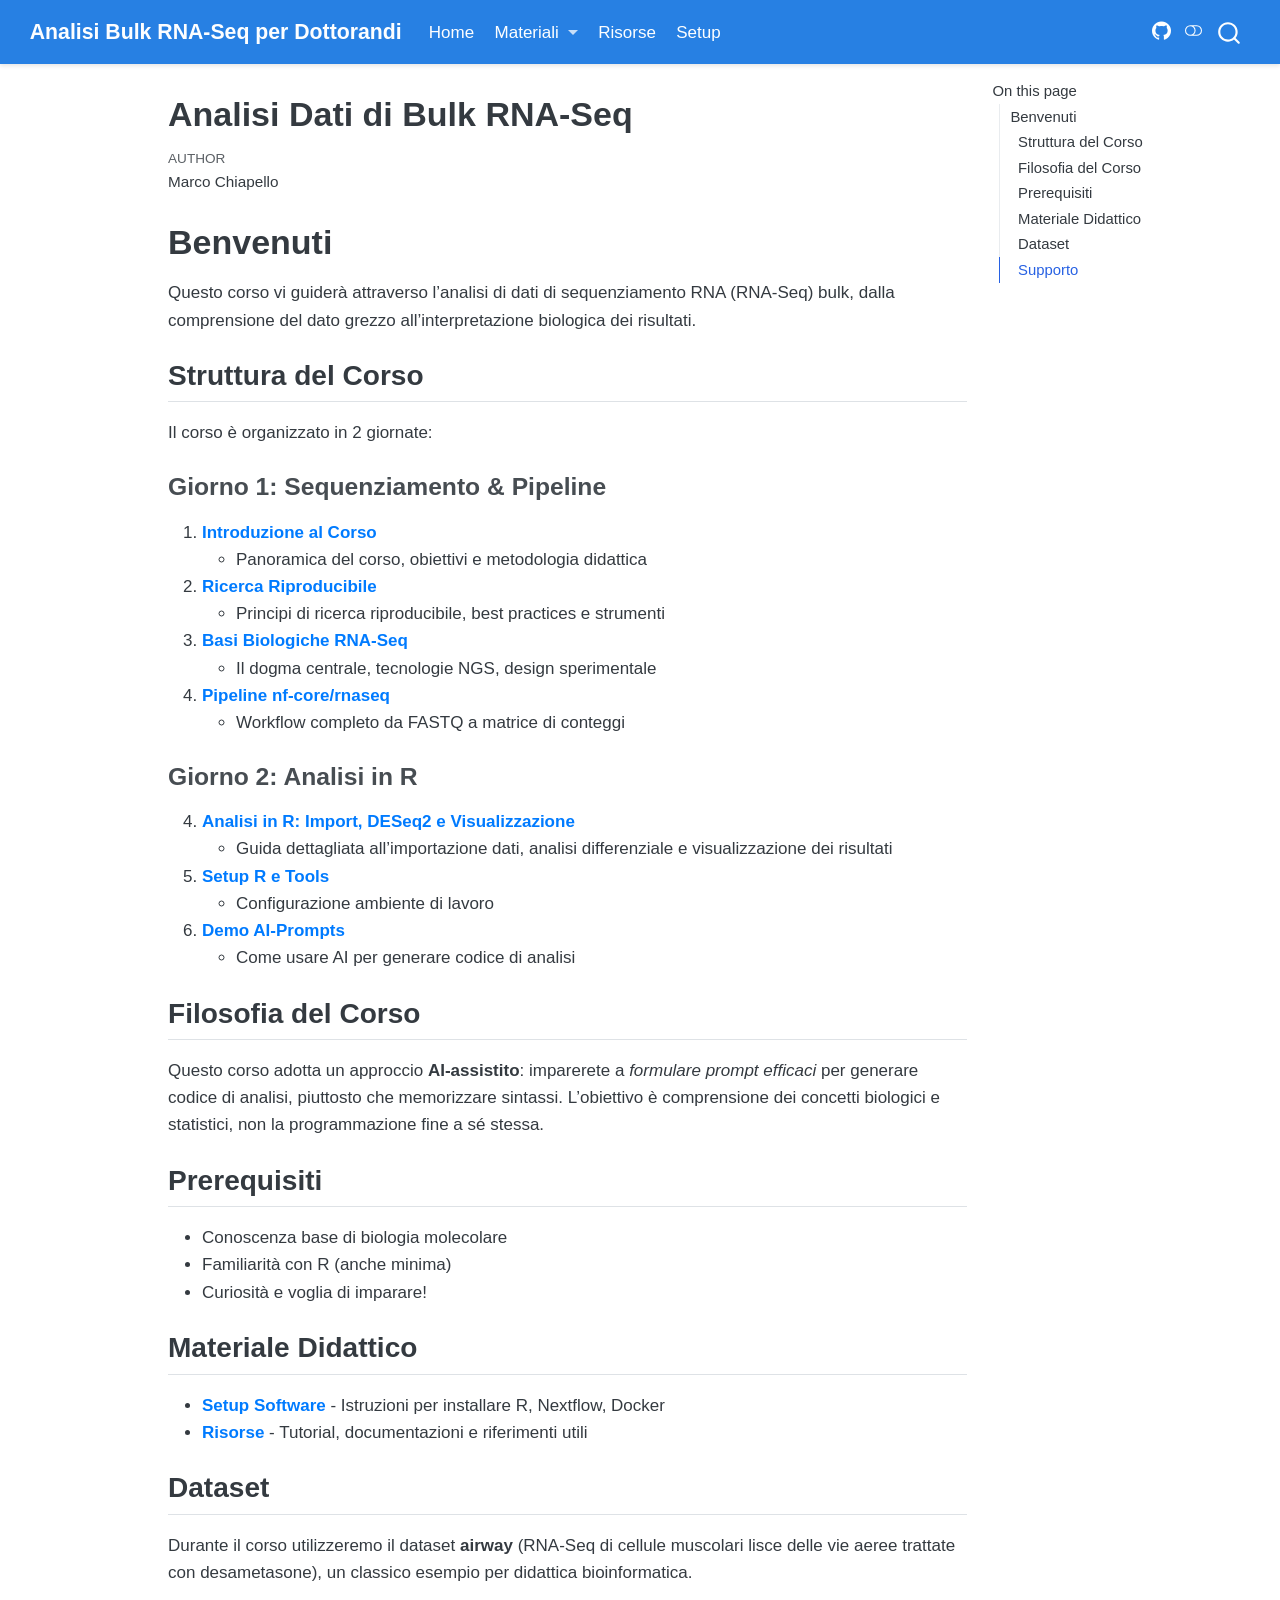
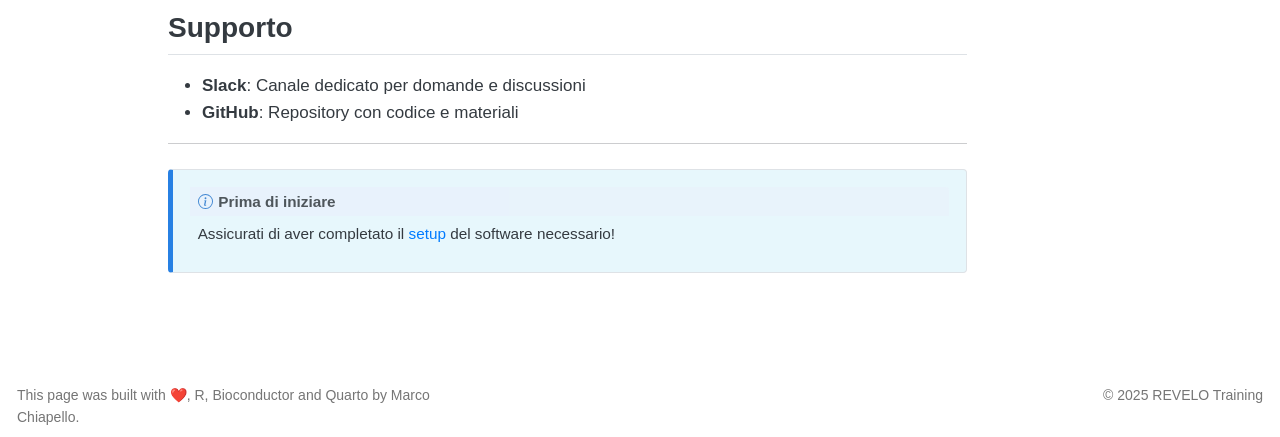
==== commit e5385236: "Remove obsolete Quarto CSS files and update course materials for RNASeq Course 2025, including chang" ====
--- a/RNASeq_Course_2025/docs/index.html
+++ b/RNASeq_Course_2025/docs/index.html
@@ -2,13 +2,13 @@
 <html xmlns="http://www.w3.org/1999/xhtml" lang="en" xml:lang="en"><head>
 
 <meta charset="utf-8">
-<meta name="generator" content="quarto-1.4.550">
+<meta name="generator" content="quarto-1.8.27">
 
 <meta name="viewport" content="width=device-width, initial-scale=1.0, user-scalable=yes">
 
 <meta name="author" content="Marco Chiapello">
 
-<title>Analisi Bulk RNA-Seq per Dottorandi - Analisi Dati di Bulk RNA-Seq</title>
+<title>Analisi Dati di Bulk RNA-Seq – Analisi Bulk RNA-Seq per Dottorandi</title>
 <style>
 code{white-space: pre-wrap;}
 span.smallcaps{font-variant: small-caps;}
@@ -31,17 +31,21 @@
 <script src="site_libs/quarto-search/fuse.min.js"></script>
 <script src="site_libs/quarto-search/quarto-search.js"></script>
 <meta name="quarto:offset" content="./">
-<script src="site_libs/quarto-html/quarto.js"></script>
+<script src="site_libs/quarto-html/quarto.js" type="module"></script>
+<script src="site_libs/quarto-html/tabsets/tabsets.js" type="module"></script>
+<script src="site_libs/quarto-html/axe/axe-check.js" type="module"></script>
 <script src="site_libs/quarto-html/popper.min.js"></script>
 <script src="site_libs/quarto-html/tippy.umd.min.js"></script>
 <script src="site_libs/quarto-html/anchor.min.js"></script>
 <link href="site_libs/quarto-html/tippy.css" rel="stylesheet">
-<link href="site_libs/quarto-html/quarto-syntax-highlighting.css" rel="stylesheet" class="quarto-color-scheme" id="quarto-text-highlighting-styles">
-<link href="site_libs/quarto-html/quarto-syntax-highlighting-dark.css" rel="prefetch" class="quarto-color-scheme quarto-color-alternate" id="quarto-text-highlighting-styles">
+<link href="site_libs/quarto-html/quarto-syntax-highlighting-ed96de9b727972fe78a7b5d16c58bf87.css" rel="stylesheet" class="quarto-color-scheme" id="quarto-text-highlighting-styles">
+<link href="site_libs/quarto-html/quarto-syntax-highlighting-dark-4d9afe2b8d18ee9fa5d0d57b5ed4214d.css" rel="stylesheet" class="quarto-color-scheme quarto-color-alternate" id="quarto-text-highlighting-styles">
+<link href="site_libs/quarto-html/quarto-syntax-highlighting-ed96de9b727972fe78a7b5d16c58bf87.css" rel="stylesheet" class="quarto-color-scheme-extra" id="quarto-text-highlighting-styles">
 <script src="site_libs/bootstrap/bootstrap.min.js"></script>
 <link href="site_libs/bootstrap/bootstrap-icons.css" rel="stylesheet">
-<link href="site_libs/bootstrap/bootstrap.min.css" rel="stylesheet" class="quarto-color-scheme" id="quarto-bootstrap" data-mode="light">
-<link href="site_libs/bootstrap/bootstrap-dark.min.css" rel="prefetch" class="quarto-color-scheme quarto-color-alternate" id="quarto-bootstrap" data-mode="dark">
+<link href="site_libs/bootstrap/bootstrap-2a504c98ff87331e1512fcad2ebb3bdc.min.css" rel="stylesheet" append-hash="true" class="quarto-color-scheme" id="quarto-bootstrap" data-mode="light">
+<link href="site_libs/bootstrap/bootstrap-dark-8fdd1941dec177787a4600817dfafe63.min.css" rel="stylesheet" append-hash="true" class="quarto-color-scheme quarto-color-alternate" id="quarto-bootstrap" data-mode="dark">
+<link href="site_libs/bootstrap/bootstrap-2a504c98ff87331e1512fcad2ebb3bdc.min.css" rel="stylesheet" append-hash="true" class="quarto-color-scheme-extra" id="quarto-bootstrap" data-mode="light">
 <script id="quarto-search-options" type="application/json">{
   "location": "navbar",
   "copy-button": false,
@@ -74,7 +78,169 @@
 <link rel="stylesheet" href="styles.css">
 </head>
 
-<body class="nav-fixed">
+<body class="nav-fixed quarto-light"><script id="quarto-html-before-body" type="application/javascript">
+    const toggleBodyColorMode = (bsSheetEl) => {
+      const mode = bsSheetEl.getAttribute("data-mode");
+      const bodyEl = window.document.querySelector("body");
+      if (mode === "dark") {
+        bodyEl.classList.add("quarto-dark");
+        bodyEl.classList.remove("quarto-light");
+      } else {
+        bodyEl.classList.add("quarto-light");
+        bodyEl.classList.remove("quarto-dark");
+      }
+    }
+    const toggleBodyColorPrimary = () => {
+      const bsSheetEl = window.document.querySelector("link#quarto-bootstrap:not([rel=disabled-stylesheet])");
+      if (bsSheetEl) {
+        toggleBodyColorMode(bsSheetEl);
+      }
+    }
+    const setColorSchemeToggle = (alternate) => {
+      const toggles = window.document.querySelectorAll('.quarto-color-scheme-toggle');
+      for (let i=0; i < toggles.length; i++) {
+        const toggle = toggles[i];
+        if (toggle) {
+          if (alternate) {
+            toggle.classList.add("alternate");
+          } else {
+            toggle.classList.remove("alternate");
+          }
+        }
+      }
+    };
+    const toggleColorMode = (alternate) => {
+      // Switch the stylesheets
+      const primaryStylesheets = window.document.querySelectorAll('link.quarto-color-scheme:not(.quarto-color-alternate)');
+      const alternateStylesheets = window.document.querySelectorAll('link.quarto-color-scheme.quarto-color-alternate');
+      manageTransitions('#quarto-margin-sidebar .nav-link', false);
+      if (alternate) {
+        // note: dark is layered on light, we don't disable primary!
+        enableStylesheet(alternateStylesheets);
+        for (const sheetNode of alternateStylesheets) {
+          if (sheetNode.id === "quarto-bootstrap") {
+            toggleBodyColorMode(sheetNode);
+          }
+        }
+      } else {
+        disableStylesheet(alternateStylesheets);
+        enableStylesheet(primaryStylesheets)
+        toggleBodyColorPrimary();
+      }
+      manageTransitions('#quarto-margin-sidebar .nav-link', true);
+      // Switch the toggles
+      setColorSchemeToggle(alternate)
+      // Hack to workaround the fact that safari doesn't
+      // properly recolor the scrollbar when toggling (#1455)
+      if (navigator.userAgent.indexOf('Safari') > 0 && navigator.userAgent.indexOf('Chrome') == -1) {
+        manageTransitions("body", false);
+        window.scrollTo(0, 1);
+        setTimeout(() => {
+          window.scrollTo(0, 0);
+          manageTransitions("body", true);
+        }, 40);
+      }
+    }
+    const disableStylesheet = (stylesheets) => {
+      for (let i=0; i < stylesheets.length; i++) {
+        const stylesheet = stylesheets[i];
+        stylesheet.rel = 'disabled-stylesheet';
+      }
+    }
+    const enableStylesheet = (stylesheets) => {
+      for (let i=0; i < stylesheets.length; i++) {
+        const stylesheet = stylesheets[i];
+        if(stylesheet.rel !== 'stylesheet') { // for Chrome, which will still FOUC without this check
+          stylesheet.rel = 'stylesheet';
+        }
+      }
+    }
+    const manageTransitions = (selector, allowTransitions) => {
+      const els = window.document.querySelectorAll(selector);
+      for (let i=0; i < els.length; i++) {
+        const el = els[i];
+        if (allowTransitions) {
+          el.classList.remove('notransition');
+        } else {
+          el.classList.add('notransition');
+        }
+      }
+    }
+    const isFileUrl = () => {
+      return window.location.protocol === 'file:';
+    }
+    const hasAlternateSentinel = () => {
+      let styleSentinel = getColorSchemeSentinel();
+      if (styleSentinel !== null) {
+        return styleSentinel === "alternate";
+      } else {
+        return false;
+      }
+    }
+    const setStyleSentinel = (alternate) => {
+      const value = alternate ? "alternate" : "default";
+      if (!isFileUrl()) {
+        window.localStorage.setItem("quarto-color-scheme", value);
+      } else {
+        localAlternateSentinel = value;
+      }
+    }
+    const getColorSchemeSentinel = () => {
+      if (!isFileUrl()) {
+        const storageValue = window.localStorage.getItem("quarto-color-scheme");
+        return storageValue != null ? storageValue : localAlternateSentinel;
+      } else {
+        return localAlternateSentinel;
+      }
+    }
+    const toggleGiscusIfUsed = (isAlternate, darkModeDefault) => {
+      const baseTheme = document.querySelector('#giscus-base-theme')?.value ?? 'light';
+      const alternateTheme = document.querySelector('#giscus-alt-theme')?.value ?? 'dark';
+      let newTheme = '';
+      if(authorPrefersDark) {
+        newTheme = isAlternate ? baseTheme : alternateTheme;
+      } else {
+        newTheme = isAlternate ? alternateTheme : baseTheme;
+      }
+      const changeGiscusTheme = () => {
+        // From: https://github.com/giscus/giscus/issues/336
+        const sendMessage = (message) => {
+          const iframe = document.querySelector('iframe.giscus-frame');
+          if (!iframe) return;
+          iframe.contentWindow.postMessage({ giscus: message }, 'https://giscus.app');
+        }
+        sendMessage({
+          setConfig: {
+            theme: newTheme
+          }
+        });
+      }
+      const isGiscussLoaded = window.document.querySelector('iframe.giscus-frame') !== null;
+      if (isGiscussLoaded) {
+        changeGiscusTheme();
+      }
+    };
+    const authorPrefersDark = false;
+    const darkModeDefault = authorPrefersDark;
+      document.querySelector('link#quarto-text-highlighting-styles.quarto-color-scheme-extra').rel = 'disabled-stylesheet';
+      document.querySelector('link#quarto-bootstrap.quarto-color-scheme-extra').rel = 'disabled-stylesheet';
+    let localAlternateSentinel = darkModeDefault ? 'alternate' : 'default';
+    // Dark / light mode switch
+    window.quartoToggleColorScheme = () => {
+      // Read the current dark / light value
+      let toAlternate = !hasAlternateSentinel();
+      toggleColorMode(toAlternate);
+      setStyleSentinel(toAlternate);
+      toggleGiscusIfUsed(toAlternate, darkModeDefault);
+      window.dispatchEvent(new Event('resize'));
+    };
+    // Switch to dark mode if need be
+    if (hasAlternateSentinel()) {
+      toggleColorMode(true);
+    } else {
+      toggleColorMode(false);
+    }
+  </script>
 
 <div id="quarto-search-results"></div>
   <header id="quarto-header" class="headroom fixed-top">
@@ -86,7 +252,7 @@
     </a>
   </div>
             <div id="quarto-search" class="" title="Search"></div>
-          <button class="navbar-toggler" type="button" data-bs-toggle="collapse" data-bs-target="#navbarCollapse" aria-controls="navbarCollapse" aria-expanded="false" aria-label="Toggle navigation" onclick="if (window.quartoToggleHeadroom) { window.quartoToggleHeadroom(); }">
+          <button class="navbar-toggler" type="button" data-bs-toggle="collapse" data-bs-target="#navbarCollapse" aria-controls="navbarCollapse" role="menu" aria-expanded="false" aria-label="Toggle navigation" onclick="if (window.quartoToggleHeadroom) { window.quartoToggleHeadroom(); }">
   <span class="navbar-toggler-icon"></span>
 </button>
           <div class="collapse navbar-collapse" id="navbarCollapse">
@@ -96,7 +262,7 @@
 <span class="menu-text">Home</span></a>
   </li>  
   <li class="nav-item dropdown ">
-    <a class="nav-link dropdown-toggle" href="#" id="nav-menu-materiali" role="button" data-bs-toggle="dropdown" aria-expanded="false">
+    <a class="nav-link dropdown-toggle" href="#" id="nav-menu-materiali" role="link" data-bs-toggle="dropdown" aria-expanded="false">
  <span class="menu-text">Materiali</span>
     </a>
     <ul class="dropdown-menu" aria-labelledby="nav-menu-materiali">    
@@ -145,7 +311,7 @@
   </li>  
 </ul>
           </div> <!-- /navcollapse -->
-          <div class="quarto-navbar-tools">
+            <div class="quarto-navbar-tools">
   <a href="" class="quarto-color-scheme-toggle quarto-navigation-tool  px-1" onclick="window.quartoToggleColorScheme(); return false;" title="Toggle dark mode"><i class="bi"></i></a>
 </div>
       </div> <!-- /container-fluid -->
@@ -179,6 +345,7 @@
 <!-- main -->
 <main class="content" id="quarto-document-content">
 
+
 <header id="title-block-header" class="quarto-title-block default">
 <div class="quarto-title">
 <h1 class="title">Analisi Dati di Bulk RNA-Seq</h1>
@@ -285,7 +452,7 @@
 <i class="callout-icon"></i>
 </div>
 <div class="callout-title-container flex-fill">
-Prima di iniziare
+<span class="screen-reader-only">Note</span>Prima di iniziare
 </div>
 </div>
 <div class="callout-body-container callout-body">
@@ -299,187 +466,71 @@
 
 </main> <!-- /main -->
 <script id="quarto-html-after-body" type="application/javascript">
-window.document.addEventListener("DOMContentLoaded", function (event) {
-  const toggleBodyColorMode = (bsSheetEl) => {
-    const mode = bsSheetEl.getAttribute("data-mode");
-    const bodyEl = window.document.querySelector("body");
-    if (mode === "dark") {
-      bodyEl.classList.add("quarto-dark");
-      bodyEl.classList.remove("quarto-light");
-    } else {
-      bodyEl.classList.add("quarto-light");
-      bodyEl.classList.remove("quarto-dark");
-    }
-  }
-  const toggleBodyColorPrimary = () => {
-    const bsSheetEl = window.document.querySelector("link#quarto-bootstrap");
-    if (bsSheetEl) {
-      toggleBodyColorMode(bsSheetEl);
-    }
-  }
-  toggleBodyColorPrimary();  
-  const disableStylesheet = (stylesheets) => {
-    for (let i=0; i < stylesheets.length; i++) {
-      const stylesheet = stylesheets[i];
-      stylesheet.rel = 'prefetch';
-    }
-  }
-  const enableStylesheet = (stylesheets) => {
-    for (let i=0; i < stylesheets.length; i++) {
-      const stylesheet = stylesheets[i];
-      stylesheet.rel = 'stylesheet';
-    }
-  }
-  const manageTransitions = (selector, allowTransitions) => {
-    const els = window.document.querySelectorAll(selector);
-    for (let i=0; i < els.length; i++) {
-      const el = els[i];
-      if (allowTransitions) {
-        el.classList.remove('notransition');
-      } else {
-        el.classList.add('notransition');
-      }
-    }
-  }
-  const toggleGiscusIfUsed = (isAlternate, darkModeDefault) => {
-    const baseTheme = document.querySelector('#giscus-base-theme')?.value ?? 'light';
-    const alternateTheme = document.querySelector('#giscus-alt-theme')?.value ?? 'dark';
-    let newTheme = '';
-    if(darkModeDefault) {
-      newTheme = isAlternate ? baseTheme : alternateTheme;
-    } else {
-      newTheme = isAlternate ? alternateTheme : baseTheme;
-    }
-    const changeGiscusTheme = () => {
-      // From: https://github.com/giscus/giscus/issues/336
-      const sendMessage = (message) => {
-        const iframe = document.querySelector('iframe.giscus-frame');
-        if (!iframe) return;
-        iframe.contentWindow.postMessage({ giscus: message }, 'https://giscus.app');
-      }
-      sendMessage({
-        setConfig: {
-          theme: newTheme
-        }
-      });
-    }
-    const isGiscussLoaded = window.document.querySelector('iframe.giscus-frame') !== null;
-    if (isGiscussLoaded) {
-      changeGiscusTheme();
-    }
-  }
-  const toggleColorMode = (alternate) => {
-    // Switch the stylesheets
-    const alternateStylesheets = window.document.querySelectorAll('link.quarto-color-scheme.quarto-color-alternate');
-    manageTransitions('#quarto-margin-sidebar .nav-link', false);
-    if (alternate) {
-      enableStylesheet(alternateStylesheets);
-      for (const sheetNode of alternateStylesheets) {
-        if (sheetNode.id === "quarto-bootstrap") {
-          toggleBodyColorMode(sheetNode);
-        }
-      }
-    } else {
-      disableStylesheet(alternateStylesheets);
-      toggleBodyColorPrimary();
-    }
-    manageTransitions('#quarto-margin-sidebar .nav-link', true);
-    // Switch the toggles
-    const toggles = window.document.querySelectorAll('.quarto-color-scheme-toggle');
-    for (let i=0; i < toggles.length; i++) {
-      const toggle = toggles[i];
-      if (toggle) {
-        if (alternate) {
-          toggle.classList.add("alternate");     
-        } else {
-          toggle.classList.remove("alternate");
-        }
-      }
-    }
-    // Hack to workaround the fact that safari doesn't
-    // properly recolor the scrollbar when toggling (#1455)
-    if (navigator.userAgent.indexOf('Safari') > 0 && navigator.userAgent.indexOf('Chrome') == -1) {
-      manageTransitions("body", false);
-      window.scrollTo(0, 1);
-      setTimeout(() => {
-        window.scrollTo(0, 0);
-        manageTransitions("body", true);
-      }, 40);  
-    }
-  }
-  const isFileUrl = () => { 
-    return window.location.protocol === 'file:';
-  }
-  const hasAlternateSentinel = () => {  
-    let styleSentinel = getColorSchemeSentinel();
-    if (styleSentinel !== null) {
-      return styleSentinel === "alternate";
-    } else {
+  window.document.addEventListener("DOMContentLoaded", function (event) {
+    // Ensure there is a toggle, if there isn't float one in the top right
+    if (window.document.querySelector('.quarto-color-scheme-toggle') === null) {
+      const a = window.document.createElement('a');
+      a.classList.add('top-right');
+      a.classList.add('quarto-color-scheme-toggle');
+      a.href = "";
+      a.onclick = function() { try { window.quartoToggleColorScheme(); } catch {} return false; };
+      const i = window.document.createElement("i");
+      i.classList.add('bi');
+      a.appendChild(i);
+      window.document.body.appendChild(a);
+    }
+    setColorSchemeToggle(hasAlternateSentinel())
+    const icon = "";
+    const anchorJS = new window.AnchorJS();
+    anchorJS.options = {
+      placement: 'right',
+      icon: icon
+    };
+    anchorJS.add('.anchored');
+    const isCodeAnnotation = (el) => {
+      for (const clz of el.classList) {
+        if (clz.startsWith('code-annotation-')) {                     
+          return true;
+        }
+      }
       return false;
     }
-  }
-  const setStyleSentinel = (alternate) => {
-    const value = alternate ? "alternate" : "default";
-    if (!isFileUrl()) {
-      window.localStorage.setItem("quarto-color-scheme", value);
-    } else {
-      localAlternateSentinel = value;
-    }
-  }
-  const getColorSchemeSentinel = () => {
-    if (!isFileUrl()) {
-      const storageValue = window.localStorage.getItem("quarto-color-scheme");
-      return storageValue != null ? storageValue : localAlternateSentinel;
-    } else {
-      return localAlternateSentinel;
-    }
-  }
-  const darkModeDefault = false;
-  let localAlternateSentinel = darkModeDefault ? 'alternate' : 'default';
-  // Dark / light mode switch
-  window.quartoToggleColorScheme = () => {
-    // Read the current dark / light value 
-    let toAlternate = !hasAlternateSentinel();
-    toggleColorMode(toAlternate);
-    setStyleSentinel(toAlternate);
-    toggleGiscusIfUsed(toAlternate, darkModeDefault);
-  };
-  // Ensure there is a toggle, if there isn't float one in the top right
-  if (window.document.querySelector('.quarto-color-scheme-toggle') === null) {
-    const a = window.document.createElement('a');
-    a.classList.add('top-right');
-    a.classList.add('quarto-color-scheme-toggle');
-    a.href = "";
-    a.onclick = function() { try { window.quartoToggleColorScheme(); } catch {} return false; };
-    const i = window.document.createElement("i");
-    i.classList.add('bi');
-    a.appendChild(i);
-    window.document.body.appendChild(a);
-  }
-  // Switch to dark mode if need be
-  if (hasAlternateSentinel()) {
-    toggleColorMode(true);
-  } else {
-    toggleColorMode(false);
-  }
-  const icon = "";
-  const anchorJS = new window.AnchorJS();
-  anchorJS.options = {
-    placement: 'right',
-    icon: icon
-  };
-  anchorJS.add('.anchored');
-  const isCodeAnnotation = (el) => {
-    for (const clz of el.classList) {
-      if (clz.startsWith('code-annotation-')) {                     
-        return true;
-      }
-    }
-    return false;
-  }
-  const clipboard = new window.ClipboardJS('.code-copy-button', {
-    text: function(trigger) {
-      const codeEl = trigger.previousElementSibling.cloneNode(true);
+    const onCopySuccess = function(e) {
+      // button target
+      const button = e.trigger;
+      // don't keep focus
+      button.blur();
+      // flash "checked"
+      button.classList.add('code-copy-button-checked');
+      var currentTitle = button.getAttribute("title");
+      button.setAttribute("title", "Copied!");
+      let tooltip;
+      if (window.bootstrap) {
+        button.setAttribute("data-bs-toggle", "tooltip");
+        button.setAttribute("data-bs-placement", "left");
+        button.setAttribute("data-bs-title", "Copied!");
+        tooltip = new bootstrap.Tooltip(button, 
+          { trigger: "manual", 
+            customClass: "code-copy-button-tooltip",
+            offset: [0, -8]});
+        tooltip.show();    
+      }
+      setTimeout(function() {
+        if (tooltip) {
+          tooltip.hide();
+          button.removeAttribute("data-bs-title");
+          button.removeAttribute("data-bs-toggle");
+          button.removeAttribute("data-bs-placement");
+        }
+        button.setAttribute("title", currentTitle);
+        button.classList.remove('code-copy-button-checked');
+      }, 1000);
+      // clear code selection
+      e.clearSelection();
+    }
+    const getTextToCopy = function(trigger) {
+      const outerScaffold = trigger.parentElement.cloneNode(true);
+      const codeEl = outerScaffold.querySelector('code');
       for (const childEl of codeEl.children) {
         if (isCodeAnnotation(childEl)) {
           childEl.remove();
@@ -487,162 +538,184 @@
       }
       return codeEl.innerText;
     }
-  });
-  clipboard.on('success', function(e) {
-    // button target
-    const button = e.trigger;
-    // don't keep focus
-    button.blur();
-    // flash "checked"
-    button.classList.add('code-copy-button-checked');
-    var currentTitle = button.getAttribute("title");
-    button.setAttribute("title", "Copied!");
-    let tooltip;
-    if (window.bootstrap) {
-      button.setAttribute("data-bs-toggle", "tooltip");
-      button.setAttribute("data-bs-placement", "left");
-      button.setAttribute("data-bs-title", "Copied!");
-      tooltip = new bootstrap.Tooltip(button, 
-        { trigger: "manual", 
-          customClass: "code-copy-button-tooltip",
-          offset: [0, -8]});
-      tooltip.show();    
-    }
-    setTimeout(function() {
-      if (tooltip) {
-        tooltip.hide();
-        button.removeAttribute("data-bs-title");
-        button.removeAttribute("data-bs-toggle");
-        button.removeAttribute("data-bs-placement");
-      }
-      button.setAttribute("title", currentTitle);
-      button.classList.remove('code-copy-button-checked');
-    }, 1000);
-    // clear code selection
-    e.clearSelection();
-  });
-  function tippyHover(el, contentFn, onTriggerFn, onUntriggerFn) {
-    const config = {
-      allowHTML: true,
-      maxWidth: 500,
-      delay: 100,
-      arrow: false,
-      appendTo: function(el) {
-          return el.parentElement;
-      },
-      interactive: true,
-      interactiveBorder: 10,
-      theme: 'quarto',
-      placement: 'bottom-start',
-    };
-    if (contentFn) {
-      config.content = contentFn;
-    }
-    if (onTriggerFn) {
-      config.onTrigger = onTriggerFn;
-    }
-    if (onUntriggerFn) {
-      config.onUntrigger = onUntriggerFn;
-    }
-    window.tippy(el, config); 
-  }
-  const noterefs = window.document.querySelectorAll('a[role="doc-noteref"]');
-  for (var i=0; i<noterefs.length; i++) {
-    const ref = noterefs[i];
-    tippyHover(ref, function() {
-      // use id or data attribute instead here
-      let href = ref.getAttribute('data-footnote-href') || ref.getAttribute('href');
-      try { href = new URL(href).hash; } catch {}
-      const id = href.replace(/^#\/?/, "");
-      const note = window.document.getElementById(id);
-      return note.innerHTML;
+    const clipboard = new window.ClipboardJS('.code-copy-button:not([data-in-quarto-modal])', {
+      text: getTextToCopy
     });
-  }
-  const xrefs = window.document.querySelectorAll('a.quarto-xref');
-  const processXRef = (id, note) => {
-    // Strip column container classes
-    const stripColumnClz = (el) => {
-      el.classList.remove("page-full", "page-columns");
-      if (el.children) {
-        for (const child of el.children) {
-          stripColumnClz(child);
-        }
-      }
-    }
-    stripColumnClz(note)
-    if (id === null || id.startsWith('sec-')) {
-      // Special case sections, only their first couple elements
-      const container = document.createElement("div");
-      if (note.children && note.children.length > 2) {
-        container.appendChild(note.children[0].cloneNode(true));
-        for (let i = 1; i < note.children.length; i++) {
-          const child = note.children[i];
-          if (child.tagName === "P" && child.innerText === "") {
-            continue;
-          } else {
-            container.appendChild(child.cloneNode(true));
-            break;
-          }
-        }
-        if (window.Quarto?.typesetMath) {
-          window.Quarto.typesetMath(container);
-        }
-        return container.innerHTML
+    clipboard.on('success', onCopySuccess);
+    if (window.document.getElementById('quarto-embedded-source-code-modal')) {
+      const clipboardModal = new window.ClipboardJS('.code-copy-button[data-in-quarto-modal]', {
+        text: getTextToCopy,
+        container: window.document.getElementById('quarto-embedded-source-code-modal')
+      });
+      clipboardModal.on('success', onCopySuccess);
+    }
+      var localhostRegex = new RegExp(/^(?:http|https):\/\/localhost\:?[0-9]*\//);
+      var mailtoRegex = new RegExp(/^mailto:/);
+        var filterRegex = new RegExp('/' + window.location.host + '/');
+      var isInternal = (href) => {
+          return filterRegex.test(href) || localhostRegex.test(href) || mailtoRegex.test(href);
+      }
+      // Inspect non-navigation links and adorn them if external
+     var links = window.document.querySelectorAll('a[href]:not(.nav-link):not(.navbar-brand):not(.toc-action):not(.sidebar-link):not(.sidebar-item-toggle):not(.pagination-link):not(.no-external):not([aria-hidden]):not(.dropdown-item):not(.quarto-navigation-tool):not(.about-link)');
+      for (var i=0; i<links.length; i++) {
+        const link = links[i];
+        if (!isInternal(link.href)) {
+          // undo the damage that might have been done by quarto-nav.js in the case of
+          // links that we want to consider external
+          if (link.dataset.originalHref !== undefined) {
+            link.href = link.dataset.originalHref;
+          }
+        }
+      }
+    function tippyHover(el, contentFn, onTriggerFn, onUntriggerFn) {
+      const config = {
+        allowHTML: true,
+        maxWidth: 500,
+        delay: 100,
+        arrow: false,
+        appendTo: function(el) {
+            return el.parentElement;
+        },
+        interactive: true,
+        interactiveBorder: 10,
+        theme: 'quarto',
+        placement: 'bottom-start',
+      };
+      if (contentFn) {
+        config.content = contentFn;
+      }
+      if (onTriggerFn) {
+        config.onTrigger = onTriggerFn;
+      }
+      if (onUntriggerFn) {
+        config.onUntrigger = onUntriggerFn;
+      }
+      window.tippy(el, config); 
+    }
+    const noterefs = window.document.querySelectorAll('a[role="doc-noteref"]');
+    for (var i=0; i<noterefs.length; i++) {
+      const ref = noterefs[i];
+      tippyHover(ref, function() {
+        // use id or data attribute instead here
+        let href = ref.getAttribute('data-footnote-href') || ref.getAttribute('href');
+        try { href = new URL(href).hash; } catch {}
+        const id = href.replace(/^#\/?/, "");
+        const note = window.document.getElementById(id);
+        if (note) {
+          return note.innerHTML;
+        } else {
+          return "";
+        }
+      });
+    }
+    const xrefs = window.document.querySelectorAll('a.quarto-xref');
+    const processXRef = (id, note) => {
+      // Strip column container classes
+      const stripColumnClz = (el) => {
+        el.classList.remove("page-full", "page-columns");
+        if (el.children) {
+          for (const child of el.children) {
+            stripColumnClz(child);
+          }
+        }
+      }
+      stripColumnClz(note)
+      if (id === null || id.startsWith('sec-')) {
+        // Special case sections, only their first couple elements
+        const container = document.createElement("div");
+        if (note.children && note.children.length > 2) {
+          container.appendChild(note.children[0].cloneNode(true));
+          for (let i = 1; i < note.children.length; i++) {
+            const child = note.children[i];
+            if (child.tagName === "P" && child.innerText === "") {
+              continue;
+            } else {
+              container.appendChild(child.cloneNode(true));
+              break;
+            }
+          }
+          if (window.Quarto?.typesetMath) {
+            window.Quarto.typesetMath(container);
+          }
+          return container.innerHTML
+        } else {
+          if (window.Quarto?.typesetMath) {
+            window.Quarto.typesetMath(note);
+          }
+          return note.innerHTML;
+        }
       } else {
+        // Remove any anchor links if they are present
+        const anchorLink = note.querySelector('a.anchorjs-link');
+        if (anchorLink) {
+          anchorLink.remove();
+        }
         if (window.Quarto?.typesetMath) {
           window.Quarto.typesetMath(note);
         }
-        return note.innerHTML;
-      }
-    } else {
-      // Remove any anchor links if they are present
-      const anchorLink = note.querySelector('a.anchorjs-link');
-      if (anchorLink) {
-        anchorLink.remove();
-      }
-      if (window.Quarto?.typesetMath) {
-        window.Quarto.typesetMath(note);
-      }
-      // TODO in 1.5, we should make sure this works without a callout special case
-      if (note.classList.contains("callout")) {
-        return note.outerHTML;
-      } else {
-        return note.innerHTML;
-      }
-    }
-  }
-  for (var i=0; i<xrefs.length; i++) {
-    const xref = xrefs[i];
-    tippyHover(xref, undefined, function(instance) {
-      instance.disable();
-      let url = xref.getAttribute('href');
-      let hash = undefined; 
-      if (url.startsWith('#')) {
-        hash = url;
-      } else {
-        try { hash = new URL(url).hash; } catch {}
-      }
-      if (hash) {
-        const id = hash.replace(/^#\/?/, "");
-        const note = window.document.getElementById(id);
-        if (note !== null) {
-          try {
-            const html = processXRef(id, note.cloneNode(true));
-            instance.setContent(html);
-          } finally {
-            instance.enable();
-            instance.show();
-          }
+        if (note.classList.contains("callout")) {
+          return note.outerHTML;
         } else {
-          // See if we can fetch this
-          fetch(url.split('#')[0])
+          return note.innerHTML;
+        }
+      }
+    }
+    for (var i=0; i<xrefs.length; i++) {
+      const xref = xrefs[i];
+      tippyHover(xref, undefined, function(instance) {
+        instance.disable();
+        let url = xref.getAttribute('href');
+        let hash = undefined; 
+        if (url.startsWith('#')) {
+          hash = url;
+        } else {
+          try { hash = new URL(url).hash; } catch {}
+        }
+        if (hash) {
+          const id = hash.replace(/^#\/?/, "");
+          const note = window.document.getElementById(id);
+          if (note !== null) {
+            try {
+              const html = processXRef(id, note.cloneNode(true));
+              instance.setContent(html);
+            } finally {
+              instance.enable();
+              instance.show();
+            }
+          } else {
+            // See if we can fetch this
+            fetch(url.split('#')[0])
+            .then(res => res.text())
+            .then(html => {
+              const parser = new DOMParser();
+              const htmlDoc = parser.parseFromString(html, "text/html");
+              const note = htmlDoc.getElementById(id);
+              if (note !== null) {
+                const html = processXRef(id, note);
+                instance.setContent(html);
+              } 
+            }).finally(() => {
+              instance.enable();
+              instance.show();
+            });
+          }
+        } else {
+          // See if we can fetch a full url (with no hash to target)
+          // This is a special case and we should probably do some content thinning / targeting
+          fetch(url)
           .then(res => res.text())
           .then(html => {
             const parser = new DOMParser();
             const htmlDoc = parser.parseFromString(html, "text/html");
-            const note = htmlDoc.getElementById(id);
+            const note = htmlDoc.querySelector('main.content');
             if (note !== null) {
-              const html = processXRef(id, note);
+              // This should only happen for chapter cross references
+              // (since there is no id in the URL)
+              // remove the first header
+              if (note.children.length > 0 && note.children[0].tagName === "HEADER") {
+                note.children[0].remove();
+              }
+              const html = processXRef(null, note);
               instance.setContent(html);
             } 
           }).finally(() => {
@@ -650,185 +723,161 @@
             instance.show();
           });
         }
+      }, function(instance) {
+      });
+    }
+        let selectedAnnoteEl;
+        const selectorForAnnotation = ( cell, annotation) => {
+          let cellAttr = 'data-code-cell="' + cell + '"';
+          let lineAttr = 'data-code-annotation="' +  annotation + '"';
+          const selector = 'span[' + cellAttr + '][' + lineAttr + ']';
+          return selector;
+        }
+        const selectCodeLines = (annoteEl) => {
+          const doc = window.document;
+          const targetCell = annoteEl.getAttribute("data-target-cell");
+          const targetAnnotation = annoteEl.getAttribute("data-target-annotation");
+          const annoteSpan = window.document.querySelector(selectorForAnnotation(targetCell, targetAnnotation));
+          const lines = annoteSpan.getAttribute("data-code-lines").split(",");
+          const lineIds = lines.map((line) => {
+            return targetCell + "-" + line;
+          })
+          let top = null;
+          let height = null;
+          let parent = null;
+          if (lineIds.length > 0) {
+              //compute the position of the single el (top and bottom and make a div)
+              const el = window.document.getElementById(lineIds[0]);
+              top = el.offsetTop;
+              height = el.offsetHeight;
+              parent = el.parentElement.parentElement;
+            if (lineIds.length > 1) {
+              const lastEl = window.document.getElementById(lineIds[lineIds.length - 1]);
+              const bottom = lastEl.offsetTop + lastEl.offsetHeight;
+              height = bottom - top;
+            }
+            if (top !== null && height !== null && parent !== null) {
+              // cook up a div (if necessary) and position it 
+              let div = window.document.getElementById("code-annotation-line-highlight");
+              if (div === null) {
+                div = window.document.createElement("div");
+                div.setAttribute("id", "code-annotation-line-highlight");
+                div.style.position = 'absolute';
+                parent.appendChild(div);
+              }
+              div.style.top = top - 2 + "px";
+              div.style.height = height + 4 + "px";
+              div.style.left = 0;
+              let gutterDiv = window.document.getElementById("code-annotation-line-highlight-gutter");
+              if (gutterDiv === null) {
+                gutterDiv = window.document.createElement("div");
+                gutterDiv.setAttribute("id", "code-annotation-line-highlight-gutter");
+                gutterDiv.style.position = 'absolute';
+                const codeCell = window.document.getElementById(targetCell);
+                const gutter = codeCell.querySelector('.code-annotation-gutter');
+                gutter.appendChild(gutterDiv);
+              }
+              gutterDiv.style.top = top - 2 + "px";
+              gutterDiv.style.height = height + 4 + "px";
+            }
+            selectedAnnoteEl = annoteEl;
+          }
+        };
+        const unselectCodeLines = () => {
+          const elementsIds = ["code-annotation-line-highlight", "code-annotation-line-highlight-gutter"];
+          elementsIds.forEach((elId) => {
+            const div = window.document.getElementById(elId);
+            if (div) {
+              div.remove();
+            }
+          });
+          selectedAnnoteEl = undefined;
+        };
+          // Handle positioning of the toggle
+      window.addEventListener(
+        "resize",
+        throttle(() => {
+          elRect = undefined;
+          if (selectedAnnoteEl) {
+            selectCodeLines(selectedAnnoteEl);
+          }
+        }, 10)
+      );
+      function throttle(fn, ms) {
+      let throttle = false;
+      let timer;
+        return (...args) => {
+          if(!throttle) { // first call gets through
+              fn.apply(this, args);
+              throttle = true;
+          } else { // all the others get throttled
+              if(timer) clearTimeout(timer); // cancel #2
+              timer = setTimeout(() => {
+                fn.apply(this, args);
+                timer = throttle = false;
+              }, ms);
+          }
+        };
+      }
+        // Attach click handler to the DT
+        const annoteDls = window.document.querySelectorAll('dt[data-target-cell]');
+        for (const annoteDlNode of annoteDls) {
+          annoteDlNode.addEventListener('click', (event) => {
+            const clickedEl = event.target;
+            if (clickedEl !== selectedAnnoteEl) {
+              unselectCodeLines();
+              const activeEl = window.document.querySelector('dt[data-target-cell].code-annotation-active');
+              if (activeEl) {
+                activeEl.classList.remove('code-annotation-active');
+              }
+              selectCodeLines(clickedEl);
+              clickedEl.classList.add('code-annotation-active');
+            } else {
+              // Unselect the line
+              unselectCodeLines();
+              clickedEl.classList.remove('code-annotation-active');
+            }
+          });
+        }
+    const findCites = (el) => {
+      const parentEl = el.parentElement;
+      if (parentEl) {
+        const cites = parentEl.dataset.cites;
+        if (cites) {
+          return {
+            el,
+            cites: cites.split(' ')
+          };
+        } else {
+          return findCites(el.parentElement)
+        }
       } else {
-        // See if we can fetch a full url (with no hash to target)
-        // This is a special case and we should probably do some content thinning / targeting
-        fetch(url)
-        .then(res => res.text())
-        .then(html => {
-          const parser = new DOMParser();
-          const htmlDoc = parser.parseFromString(html, "text/html");
-          const note = htmlDoc.querySelector('main.content');
-          if (note !== null) {
-            // This should only happen for chapter cross references
-            // (since there is no id in the URL)
-            // remove the first header
-            if (note.children.length > 0 && note.children[0].tagName === "HEADER") {
-              note.children[0].remove();
+        return undefined;
+      }
+    };
+    var bibliorefs = window.document.querySelectorAll('a[role="doc-biblioref"]');
+    for (var i=0; i<bibliorefs.length; i++) {
+      const ref = bibliorefs[i];
+      const citeInfo = findCites(ref);
+      if (citeInfo) {
+        tippyHover(citeInfo.el, function() {
+          var popup = window.document.createElement('div');
+          citeInfo.cites.forEach(function(cite) {
+            var citeDiv = window.document.createElement('div');
+            citeDiv.classList.add('hanging-indent');
+            citeDiv.classList.add('csl-entry');
+            var biblioDiv = window.document.getElementById('ref-' + cite);
+            if (biblioDiv) {
+              citeDiv.innerHTML = biblioDiv.innerHTML;
             }
-            const html = processXRef(null, note);
-            instance.setContent(html);
-          } 
-        }).finally(() => {
-          instance.enable();
-          instance.show();
+            popup.appendChild(citeDiv);
+          });
+          return popup.innerHTML;
         });
       }
-    }, function(instance) {
-    });
-  }
-      let selectedAnnoteEl;
-      const selectorForAnnotation = ( cell, annotation) => {
-        let cellAttr = 'data-code-cell="' + cell + '"';
-        let lineAttr = 'data-code-annotation="' +  annotation + '"';
-        const selector = 'span[' + cellAttr + '][' + lineAttr + ']';
-        return selector;
-      }
-      const selectCodeLines = (annoteEl) => {
-        const doc = window.document;
-        const targetCell = annoteEl.getAttribute("data-target-cell");
-        const targetAnnotation = annoteEl.getAttribute("data-target-annotation");
-        const annoteSpan = window.document.querySelector(selectorForAnnotation(targetCell, targetAnnotation));
-        const lines = annoteSpan.getAttribute("data-code-lines").split(",");
-        const lineIds = lines.map((line) => {
-          return targetCell + "-" + line;
-        })
-        let top = null;
-        let height = null;
-        let parent = null;
-        if (lineIds.length > 0) {
-            //compute the position of the single el (top and bottom and make a div)
-            const el = window.document.getElementById(lineIds[0]);
-            top = el.offsetTop;
-            height = el.offsetHeight;
-            parent = el.parentElement.parentElement;
-          if (lineIds.length > 1) {
-            const lastEl = window.document.getElementById(lineIds[lineIds.length - 1]);
-            const bottom = lastEl.offsetTop + lastEl.offsetHeight;
-            height = bottom - top;
-          }
-          if (top !== null && height !== null && parent !== null) {
-            // cook up a div (if necessary) and position it 
-            let div = window.document.getElementById("code-annotation-line-highlight");
-            if (div === null) {
-              div = window.document.createElement("div");
-              div.setAttribute("id", "code-annotation-line-highlight");
-              div.style.position = 'absolute';
-              parent.appendChild(div);
-            }
-            div.style.top = top - 2 + "px";
-            div.style.height = height + 4 + "px";
-            div.style.left = 0;
-            let gutterDiv = window.document.getElementById("code-annotation-line-highlight-gutter");
-            if (gutterDiv === null) {
-              gutterDiv = window.document.createElement("div");
-              gutterDiv.setAttribute("id", "code-annotation-line-highlight-gutter");
-              gutterDiv.style.position = 'absolute';
-              const codeCell = window.document.getElementById(targetCell);
-              const gutter = codeCell.querySelector('.code-annotation-gutter');
-              gutter.appendChild(gutterDiv);
-            }
-            gutterDiv.style.top = top - 2 + "px";
-            gutterDiv.style.height = height + 4 + "px";
-          }
-          selectedAnnoteEl = annoteEl;
-        }
-      };
-      const unselectCodeLines = () => {
-        const elementsIds = ["code-annotation-line-highlight", "code-annotation-line-highlight-gutter"];
-        elementsIds.forEach((elId) => {
-          const div = window.document.getElementById(elId);
-          if (div) {
-            div.remove();
-          }
-        });
-        selectedAnnoteEl = undefined;
-      };
-        // Handle positioning of the toggle
-    window.addEventListener(
-      "resize",
-      throttle(() => {
-        elRect = undefined;
-        if (selectedAnnoteEl) {
-          selectCodeLines(selectedAnnoteEl);
-        }
-      }, 10)
-    );
-    function throttle(fn, ms) {
-    let throttle = false;
-    let timer;
-      return (...args) => {
-        if(!throttle) { // first call gets through
-            fn.apply(this, args);
-            throttle = true;
-        } else { // all the others get throttled
-            if(timer) clearTimeout(timer); // cancel #2
-            timer = setTimeout(() => {
-              fn.apply(this, args);
-              timer = throttle = false;
-            }, ms);
-        }
-      };
-    }
-      // Attach click handler to the DT
-      const annoteDls = window.document.querySelectorAll('dt[data-target-cell]');
-      for (const annoteDlNode of annoteDls) {
-        annoteDlNode.addEventListener('click', (event) => {
-          const clickedEl = event.target;
-          if (clickedEl !== selectedAnnoteEl) {
-            unselectCodeLines();
-            const activeEl = window.document.querySelector('dt[data-target-cell].code-annotation-active');
-            if (activeEl) {
-              activeEl.classList.remove('code-annotation-active');
-            }
-            selectCodeLines(clickedEl);
-            clickedEl.classList.add('code-annotation-active');
-          } else {
-            // Unselect the line
-            unselectCodeLines();
-            clickedEl.classList.remove('code-annotation-active');
-          }
-        });
-      }
-  const findCites = (el) => {
-    const parentEl = el.parentElement;
-    if (parentEl) {
-      const cites = parentEl.dataset.cites;
-      if (cites) {
-        return {
-          el,
-          cites: cites.split(' ')
-        };
-      } else {
-        return findCites(el.parentElement)
-      }
-    } else {
-      return undefined;
-    }
-  };
-  var bibliorefs = window.document.querySelectorAll('a[role="doc-biblioref"]');
-  for (var i=0; i<bibliorefs.length; i++) {
-    const ref = bibliorefs[i];
-    const citeInfo = findCites(ref);
-    if (citeInfo) {
-      tippyHover(citeInfo.el, function() {
-        var popup = window.document.createElement('div');
-        citeInfo.cites.forEach(function(cite) {
-          var citeDiv = window.document.createElement('div');
-          citeDiv.classList.add('hanging-indent');
-          citeDiv.classList.add('csl-entry');
-          var biblioDiv = window.document.getElementById('ref-' + cite);
-          if (biblioDiv) {
-            citeDiv.innerHTML = biblioDiv.innerHTML;
-          }
-          popup.appendChild(citeDiv);
-        });
-        return popup.innerHTML;
-      });
-    }
-  }
-});
-</script>
+    }
+  });
+  </script>
 </div> <!-- /content -->
 <footer class="footer">
   <div class="nav-footer">
--- a/RNASeq_Course_2025/docs/site_libs/quarto-html/quarto-syntax-highlighting-ed96de9b727972fe78a7b5d16c58bf87.css
+++ b/RNASeq_Course_2025/docs/site_libs/quarto-html/quarto-syntax-highlighting-ed96de9b727972fe78a7b5d16c58bf87.css
@@ -0,0 +1,236 @@
+/* quarto syntax highlight colors */
+:root {
+  --quarto-hl-ot-color: #003B4F;
+  --quarto-hl-at-color: #657422;
+  --quarto-hl-ss-color: #20794D;
+  --quarto-hl-an-color: #5E5E5E;
+  --quarto-hl-fu-color: #4758AB;
+  --quarto-hl-st-color: #20794D;
+  --quarto-hl-cf-color: #003B4F;
+  --quarto-hl-op-color: #5E5E5E;
+  --quarto-hl-er-color: #AD0000;
+  --quarto-hl-bn-color: #AD0000;
+  --quarto-hl-al-color: #AD0000;
+  --quarto-hl-va-color: #111111;
+  --quarto-hl-bu-color: inherit;
+  --quarto-hl-ex-color: inherit;
+  --quarto-hl-pp-color: #AD0000;
+  --quarto-hl-in-color: #5E5E5E;
+  --quarto-hl-vs-color: #20794D;
+  --quarto-hl-wa-color: #5E5E5E;
+  --quarto-hl-do-color: #5E5E5E;
+  --quarto-hl-im-color: #00769E;
+  --quarto-hl-ch-color: #20794D;
+  --quarto-hl-dt-color: #AD0000;
+  --quarto-hl-fl-color: #AD0000;
+  --quarto-hl-co-color: #5E5E5E;
+  --quarto-hl-cv-color: #5E5E5E;
+  --quarto-hl-cn-color: #8f5902;
+  --quarto-hl-sc-color: #5E5E5E;
+  --quarto-hl-dv-color: #AD0000;
+  --quarto-hl-kw-color: #003B4F;
+}
+
+/* other quarto variables */
+:root {
+  --quarto-font-monospace: SFMono-Regular, Menlo, Monaco, Consolas, "Liberation Mono", "Courier New", monospace;
+}
+
+/* syntax highlight based on Pandoc's rules */
+pre > code.sourceCode > span {
+  color: #003B4F;
+}
+
+code.sourceCode > span {
+  color: #003B4F;
+}
+
+div.sourceCode,
+div.sourceCode pre.sourceCode {
+  color: #003B4F;
+}
+
+/* Normal */
+code span {
+  color: #003B4F;
+}
+
+/* Alert */
+code span.al {
+  color: #AD0000;
+  font-style: inherit;
+}
+
+/* Annotation */
+code span.an {
+  color: #5E5E5E;
+  font-style: inherit;
+}
+
+/* Attribute */
+code span.at {
+  color: #657422;
+  font-style: inherit;
+}
+
+/* BaseN */
+code span.bn {
+  color: #AD0000;
+  font-style: inherit;
+}
+
+/* BuiltIn */
+code span.bu {
+  font-style: inherit;
+}
+
+/* ControlFlow */
+code span.cf {
+  color: #003B4F;
+  font-weight: bold;
+  font-style: inherit;
+}
+
+/* Char */
+code span.ch {
+  color: #20794D;
+  font-style: inherit;
+}
+
+/* Constant */
+code span.cn {
+  color: #8f5902;
+  font-style: inherit;
+}
+
+/* Comment */
+code span.co {
+  color: #5E5E5E;
+  font-style: inherit;
+}
+
+/* CommentVar */
+code span.cv {
+  color: #5E5E5E;
+  font-style: italic;
+}
+
+/* Documentation */
+code span.do {
+  color: #5E5E5E;
+  font-style: italic;
+}
+
+/* DataType */
+code span.dt {
+  color: #AD0000;
+  font-style: inherit;
+}
+
+/* DecVal */
+code span.dv {
+  color: #AD0000;
+  font-style: inherit;
+}
+
+/* Error */
+code span.er {
+  color: #AD0000;
+  font-style: inherit;
+}
+
+/* Extension */
+code span.ex {
+  font-style: inherit;
+}
+
+/* Float */
+code span.fl {
+  color: #AD0000;
+  font-style: inherit;
+}
+
+/* Function */
+code span.fu {
+  color: #4758AB;
+  font-style: inherit;
+}
+
+/* Import */
+code span.im {
+  color: #00769E;
+  font-style: inherit;
+}
+
+/* Information */
+code span.in {
+  color: #5E5E5E;
+  font-style: inherit;
+}
+
+/* Keyword */
+code span.kw {
+  color: #003B4F;
+  font-weight: bold;
+  font-style: inherit;
+}
+
+/* Operator */
+code span.op {
+  color: #5E5E5E;
+  font-style: inherit;
+}
+
+/* Other */
+code span.ot {
+  color: #003B4F;
+  font-style: inherit;
+}
+
+/* Preprocessor */
+code span.pp {
+  color: #AD0000;
+  font-style: inherit;
+}
+
+/* SpecialChar */
+code span.sc {
+  color: #5E5E5E;
+  font-style: inherit;
+}
+
+/* SpecialString */
+code span.ss {
+  color: #20794D;
+  font-style: inherit;
+}
+
+/* String */
+code span.st {
+  color: #20794D;
+  font-style: inherit;
+}
+
+/* Variable */
+code span.va {
+  color: #111111;
+  font-style: inherit;
+}
+
+/* VerbatimString */
+code span.vs {
+  color: #20794D;
+  font-style: inherit;
+}
+
+/* Warning */
+code span.wa {
+  color: #5E5E5E;
+  font-style: italic;
+}
+
+.prevent-inlining {
+  content: "</";
+}
+
+/*# sourceMappingURL=0920dd6d7437995b8cdf7429764427b1.css.map */
--- a/RNASeq_Course_2025/docs/site_libs/quarto-html/quarto-syntax-highlighting-dark-4d9afe2b8d18ee9fa5d0d57b5ed4214d.css
+++ b/RNASeq_Course_2025/docs/site_libs/quarto-html/quarto-syntax-highlighting-dark-4d9afe2b8d18ee9fa5d0d57b5ed4214d.css
@@ -0,0 +1,219 @@
+/* quarto syntax highlight colors */
+:root {
+  --quarto-hl-al-color: #f07178;
+  --quarto-hl-an-color: #d4d0ab;
+  --quarto-hl-at-color: #00e0e0;
+  --quarto-hl-bn-color: #d4d0ab;
+  --quarto-hl-bu-color: #abe338;
+  --quarto-hl-ch-color: #abe338;
+  --quarto-hl-co-color: #f8f8f2;
+  --quarto-hl-cv-color: #ffd700;
+  --quarto-hl-cn-color: #ffd700;
+  --quarto-hl-cf-color: #ffa07a;
+  --quarto-hl-dt-color: #ffa07a;
+  --quarto-hl-dv-color: #d4d0ab;
+  --quarto-hl-do-color: #f8f8f2;
+  --quarto-hl-er-color: #f07178;
+  --quarto-hl-ex-color: #00e0e0;
+  --quarto-hl-fl-color: #d4d0ab;
+  --quarto-hl-fu-color: #ffa07a;
+  --quarto-hl-im-color: #abe338;
+  --quarto-hl-in-color: #d4d0ab;
+  --quarto-hl-kw-color: #ffa07a;
+  --quarto-hl-op-color: #ffa07a;
+  --quarto-hl-ot-color: #00e0e0;
+  --quarto-hl-pp-color: #dcc6e0;
+  --quarto-hl-re-color: #00e0e0;
+  --quarto-hl-sc-color: #abe338;
+  --quarto-hl-ss-color: #abe338;
+  --quarto-hl-st-color: #abe338;
+  --quarto-hl-va-color: #00e0e0;
+  --quarto-hl-vs-color: #abe338;
+  --quarto-hl-wa-color: #dcc6e0;
+}
+
+/* other quarto variables */
+:root {
+  --quarto-font-monospace: SFMono-Regular, Menlo, Monaco, Consolas, "Liberation Mono", "Courier New", monospace;
+}
+
+/* syntax highlight based on Pandoc's rules */
+pre > code.sourceCode > span {
+  color: #f8f8f2;
+}
+
+code.sourceCode > span {
+  color: #f8f8f2;
+}
+
+div.sourceCode,
+div.sourceCode pre.sourceCode {
+  color: #f8f8f2;
+}
+
+/* Normal */
+code span {
+  color: #f8f8f2;
+}
+
+/* Alert */
+code span.al {
+  color: #f07178;
+}
+
+/* Annotation */
+code span.an {
+  color: #d4d0ab;
+}
+
+/* Attribute */
+code span.at {
+  color: #00e0e0;
+}
+
+/* BaseN */
+code span.bn {
+  color: #d4d0ab;
+}
+
+/* BuiltIn */
+code span.bu {
+  color: #abe338;
+}
+
+/* ControlFlow */
+code span.cf {
+  font-weight: bold;
+  color: #ffa07a;
+}
+
+/* Char */
+code span.ch {
+  color: #abe338;
+}
+
+/* Constant */
+code span.cn {
+  color: #ffd700;
+}
+
+/* Comment */
+code span.co {
+  font-style: italic;
+  color: #f8f8f2;
+}
+
+/* CommentVar */
+code span.cv {
+  color: #ffd700;
+}
+
+/* Documentation */
+code span.do {
+  color: #f8f8f2;
+}
+
+/* DataType */
+code span.dt {
+  color: #ffa07a;
+}
+
+/* DecVal */
+code span.dv {
+  color: #d4d0ab;
+}
+
+/* Error */
+code span.er {
+  color: #f07178;
+  text-decoration: underline;
+}
+
+/* Extension */
+code span.ex {
+  font-weight: bold;
+  color: #00e0e0;
+}
+
+/* Float */
+code span.fl {
+  color: #d4d0ab;
+}
+
+/* Function */
+code span.fu {
+  color: #ffa07a;
+}
+
+/* Import */
+code span.im {
+  color: #abe338;
+}
+
+/* Information */
+code span.in {
+  color: #d4d0ab;
+}
+
+/* Keyword */
+code span.kw {
+  font-weight: bold;
+  color: #ffa07a;
+}
+
+/* Operator */
+code span.op {
+  color: #ffa07a;
+}
+
+/* Other */
+code span.ot {
+  color: #00e0e0;
+}
+
+/* Preprocessor */
+code span.pp {
+  color: #dcc6e0;
+}
+
+/* RegionMarker */
+code span.re {
+  background-color: #f8f8f2;
+  color: #00e0e0;
+}
+
+/* SpecialChar */
+code span.sc {
+  color: #abe338;
+}
+
+/* SpecialString */
+code span.ss {
+  color: #abe338;
+}
+
+/* String */
+code span.st {
+  color: #abe338;
+}
+
+/* Variable */
+code span.va {
+  color: #00e0e0;
+}
+
+/* VerbatimString */
+code span.vs {
+  color: #abe338;
+}
+
+/* Warning */
+code span.wa {
+  color: #dcc6e0;
+}
+
+.prevent-inlining {
+  content: "</";
+}
+
+/*# sourceMappingURL=86edf53ecdff796acf02dbceed379426.css.map */
--- a/RNASeq_Course_2025/docs/site_libs/quarto-html/quarto-syntax-highlighting-ed96de9b727972fe78a7b5d16c58bf87.css
+++ b/RNASeq_Course_2025/docs/site_libs/quarto-html/quarto-syntax-highlighting-ed96de9b727972fe78a7b5d16c58bf87.css
@@ -0,0 +1,236 @@
+/* quarto syntax highlight colors */
+:root {
+  --quarto-hl-ot-color: #003B4F;
+  --quarto-hl-at-color: #657422;
+  --quarto-hl-ss-color: #20794D;
+  --quarto-hl-an-color: #5E5E5E;
+  --quarto-hl-fu-color: #4758AB;
+  --quarto-hl-st-color: #20794D;
+  --quarto-hl-cf-color: #003B4F;
+  --quarto-hl-op-color: #5E5E5E;
+  --quarto-hl-er-color: #AD0000;
+  --quarto-hl-bn-color: #AD0000;
+  --quarto-hl-al-color: #AD0000;
+  --quarto-hl-va-color: #111111;
+  --quarto-hl-bu-color: inherit;
+  --quarto-hl-ex-color: inherit;
+  --quarto-hl-pp-color: #AD0000;
+  --quarto-hl-in-color: #5E5E5E;
+  --quarto-hl-vs-color: #20794D;
+  --quarto-hl-wa-color: #5E5E5E;
+  --quarto-hl-do-color: #5E5E5E;
+  --quarto-hl-im-color: #00769E;
+  --quarto-hl-ch-color: #20794D;
+  --quarto-hl-dt-color: #AD0000;
+  --quarto-hl-fl-color: #AD0000;
+  --quarto-hl-co-color: #5E5E5E;
+  --quarto-hl-cv-color: #5E5E5E;
+  --quarto-hl-cn-color: #8f5902;
+  --quarto-hl-sc-color: #5E5E5E;
+  --quarto-hl-dv-color: #AD0000;
+  --quarto-hl-kw-color: #003B4F;
+}
+
+/* other quarto variables */
+:root {
+  --quarto-font-monospace: SFMono-Regular, Menlo, Monaco, Consolas, "Liberation Mono", "Courier New", monospace;
+}
+
+/* syntax highlight based on Pandoc's rules */
+pre > code.sourceCode > span {
+  color: #003B4F;
+}
+
+code.sourceCode > span {
+  color: #003B4F;
+}
+
+div.sourceCode,
+div.sourceCode pre.sourceCode {
+  color: #003B4F;
+}
+
+/* Normal */
+code span {
+  color: #003B4F;
+}
+
+/* Alert */
+code span.al {
+  color: #AD0000;
+  font-style: inherit;
+}
+
+/* Annotation */
+code span.an {
+  color: #5E5E5E;
+  font-style: inherit;
+}
+
+/* Attribute */
+code span.at {
+  color: #657422;
+  font-style: inherit;
+}
+
+/* BaseN */
+code span.bn {
+  color: #AD0000;
+  font-style: inherit;
+}
+
+/* BuiltIn */
+code span.bu {
+  font-style: inherit;
+}
+
+/* ControlFlow */
+code span.cf {
+  color: #003B4F;
+  font-weight: bold;
+  font-style: inherit;
+}
+
+/* Char */
+code span.ch {
+  color: #20794D;
+  font-style: inherit;
+}
+
+/* Constant */
+code span.cn {
+  color: #8f5902;
+  font-style: inherit;
+}
+
+/* Comment */
+code span.co {
+  color: #5E5E5E;
+  font-style: inherit;
+}
+
+/* CommentVar */
+code span.cv {
+  color: #5E5E5E;
+  font-style: italic;
+}
+
+/* Documentation */
+code span.do {
+  color: #5E5E5E;
+  font-style: italic;
+}
+
+/* DataType */
+code span.dt {
+  color: #AD0000;
+  font-style: inherit;
+}
+
+/* DecVal */
+code span.dv {
+  color: #AD0000;
+  font-style: inherit;
+}
+
+/* Error */
+code span.er {
+  color: #AD0000;
+  font-style: inherit;
+}
+
+/* Extension */
+code span.ex {
+  font-style: inherit;
+}
+
+/* Float */
+code span.fl {
+  color: #AD0000;
+  font-style: inherit;
+}
+
+/* Function */
+code span.fu {
+  color: #4758AB;
+  font-style: inherit;
+}
+
+/* Import */
+code span.im {
+  color: #00769E;
+  font-style: inherit;
+}
+
+/* Information */
+code span.in {
+  color: #5E5E5E;
+  font-style: inherit;
+}
+
+/* Keyword */
+code span.kw {
+  color: #003B4F;
+  font-weight: bold;
+  font-style: inherit;
+}
+
+/* Operator */
+code span.op {
+  color: #5E5E5E;
+  font-style: inherit;
+}
+
+/* Other */
+code span.ot {
+  color: #003B4F;
+  font-style: inherit;
+}
+
+/* Preprocessor */
+code span.pp {
+  color: #AD0000;
+  font-style: inherit;
+}
+
+/* SpecialChar */
+code span.sc {
+  color: #5E5E5E;
+  font-style: inherit;
+}
+
+/* SpecialString */
+code span.ss {
+  color: #20794D;
+  font-style: inherit;
+}
+
+/* String */
+code span.st {
+  color: #20794D;
+  font-style: inherit;
+}
+
+/* Variable */
+code span.va {
+  color: #111111;
+  font-style: inherit;
+}
+
+/* VerbatimString */
+code span.vs {
+  color: #20794D;
+  font-style: inherit;
+}
+
+/* Warning */
+code span.wa {
+  color: #5E5E5E;
+  font-style: italic;
+}
+
+.prevent-inlining {
+  content: "</";
+}
+
+/*# sourceMappingURL=0920dd6d7437995b8cdf7429764427b1.css.map */
